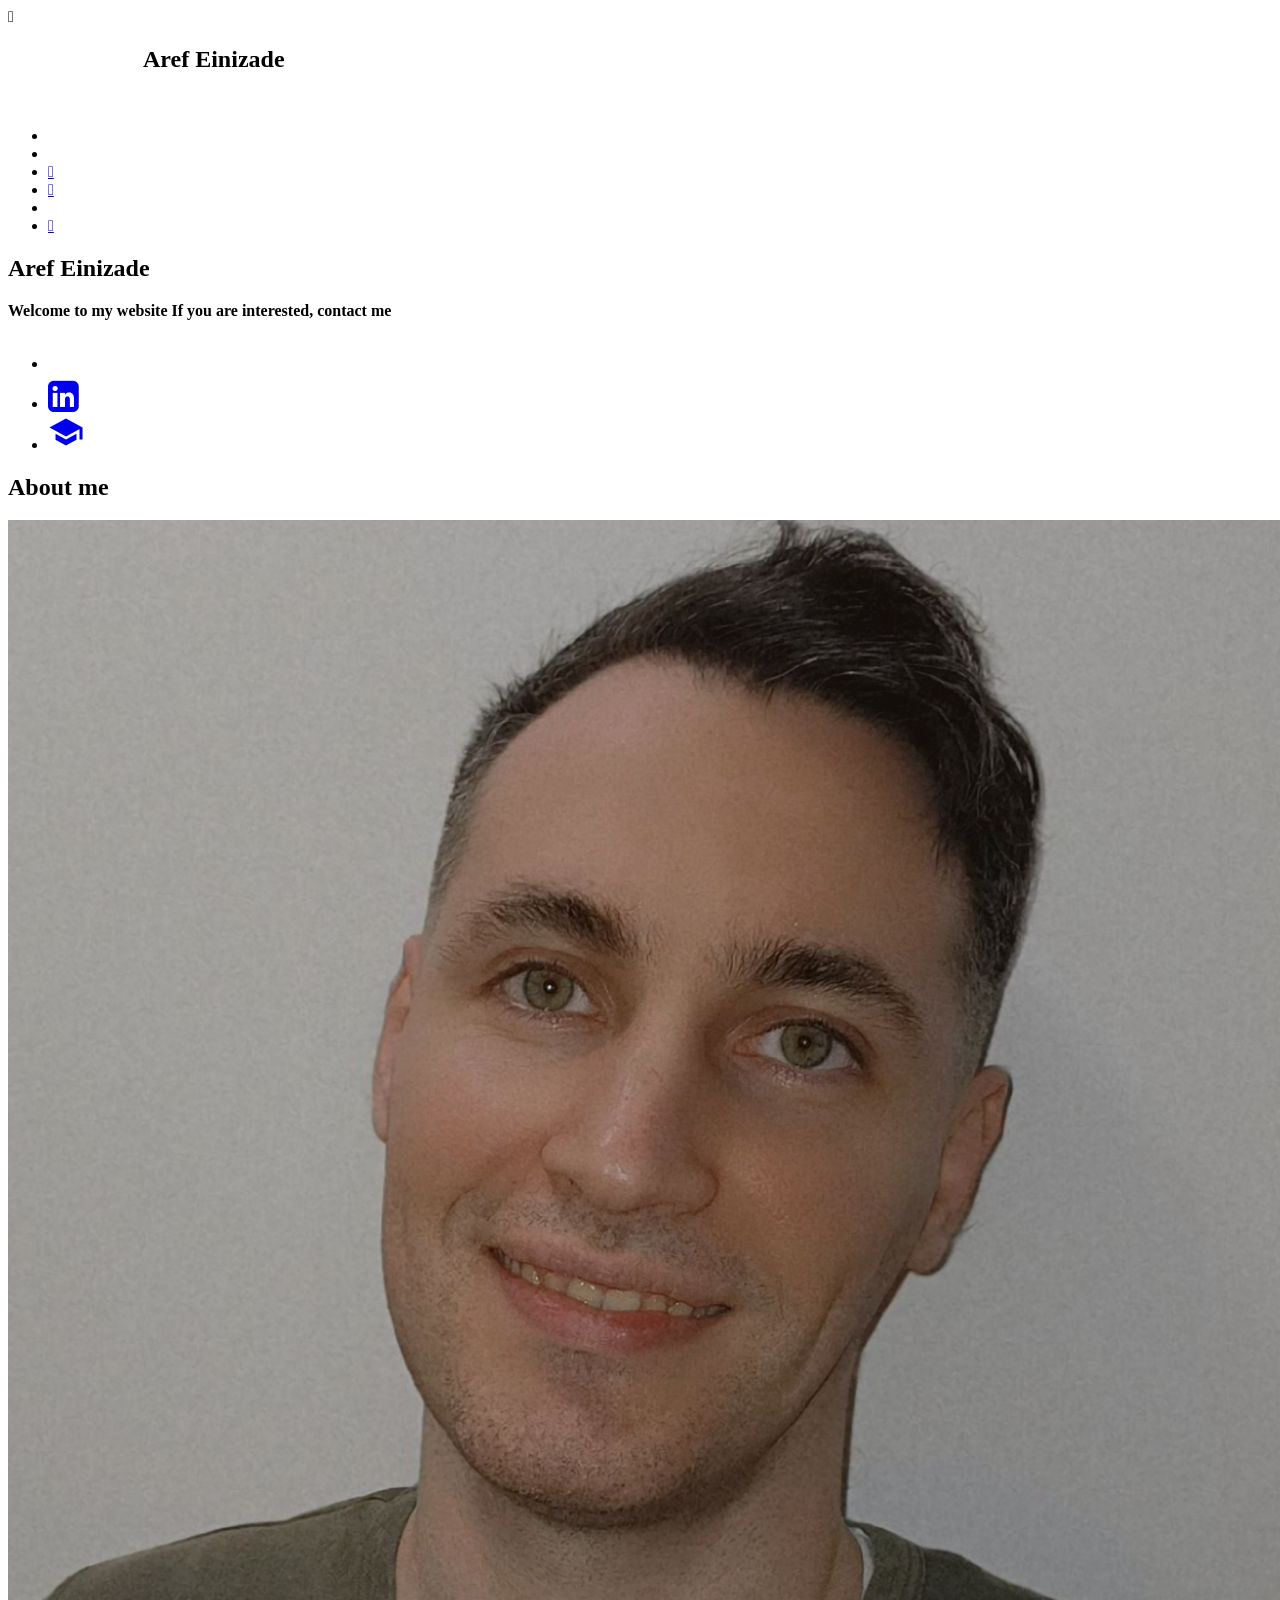
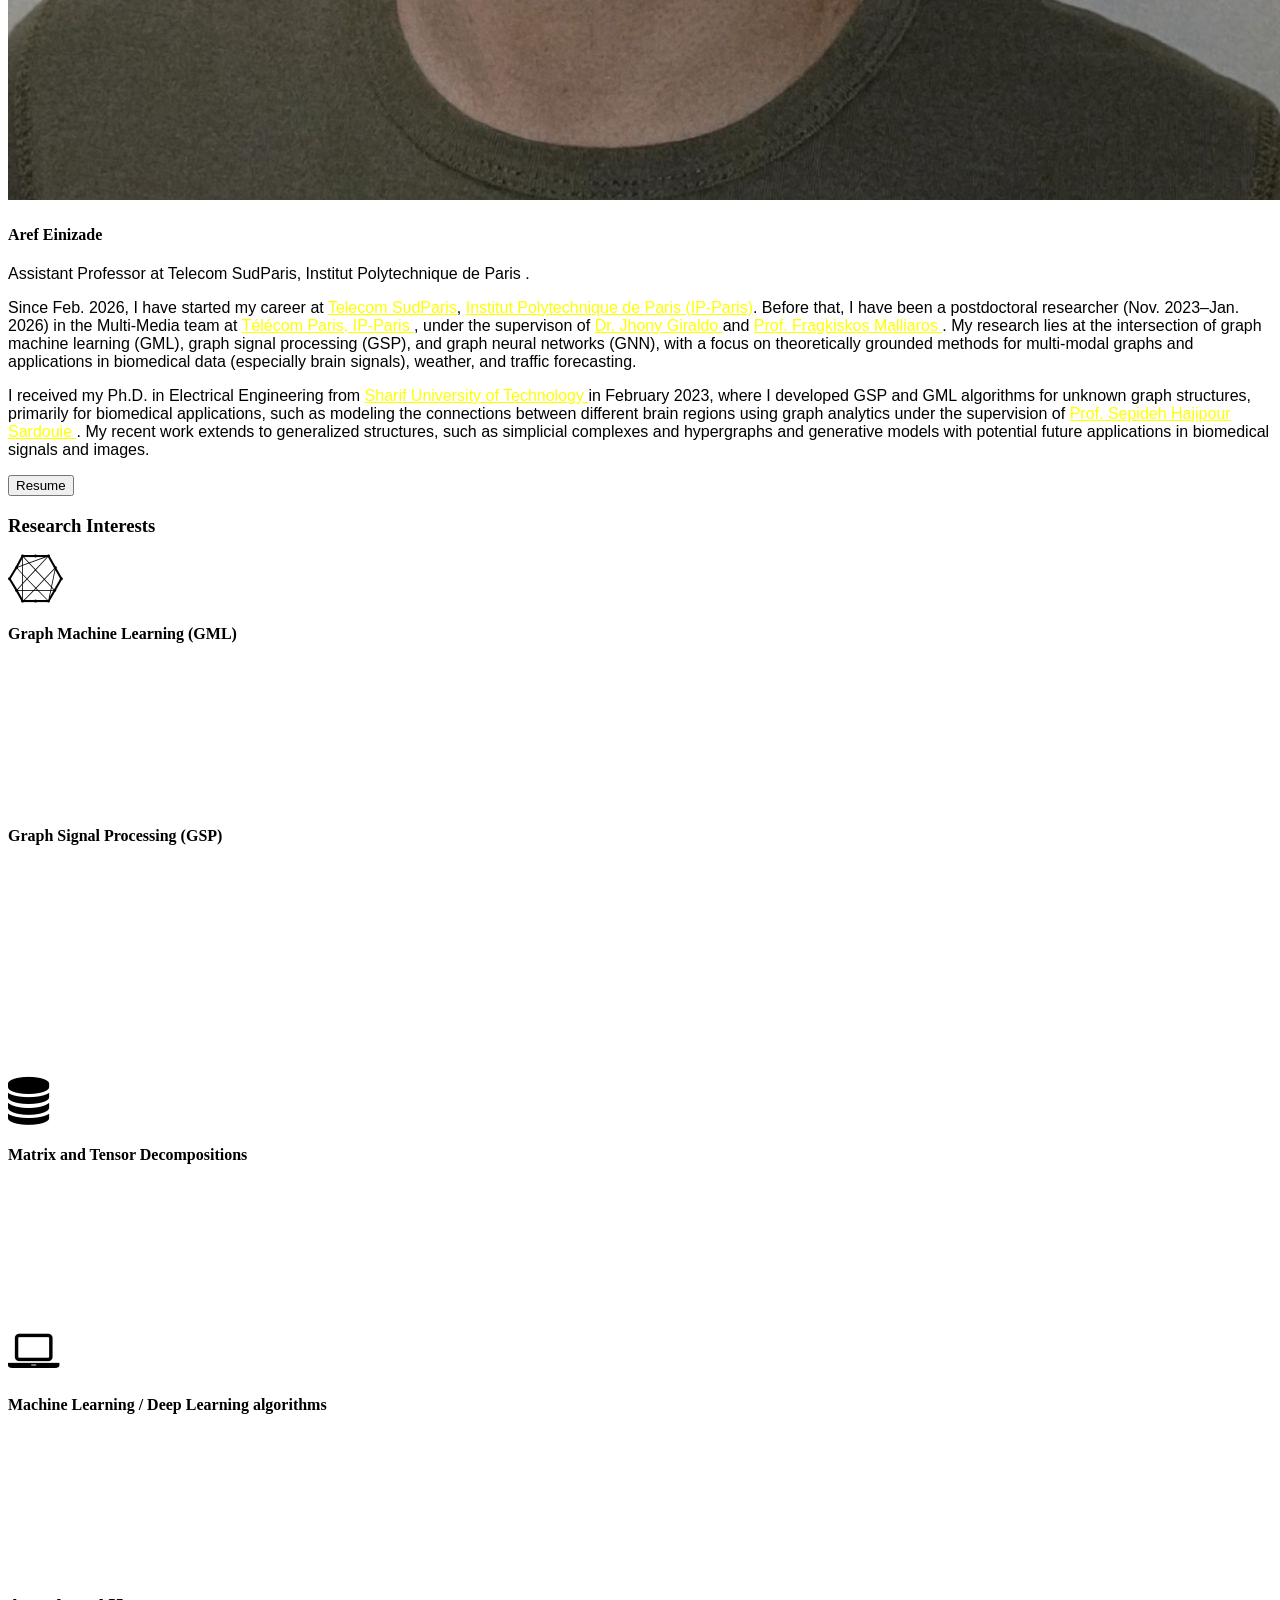
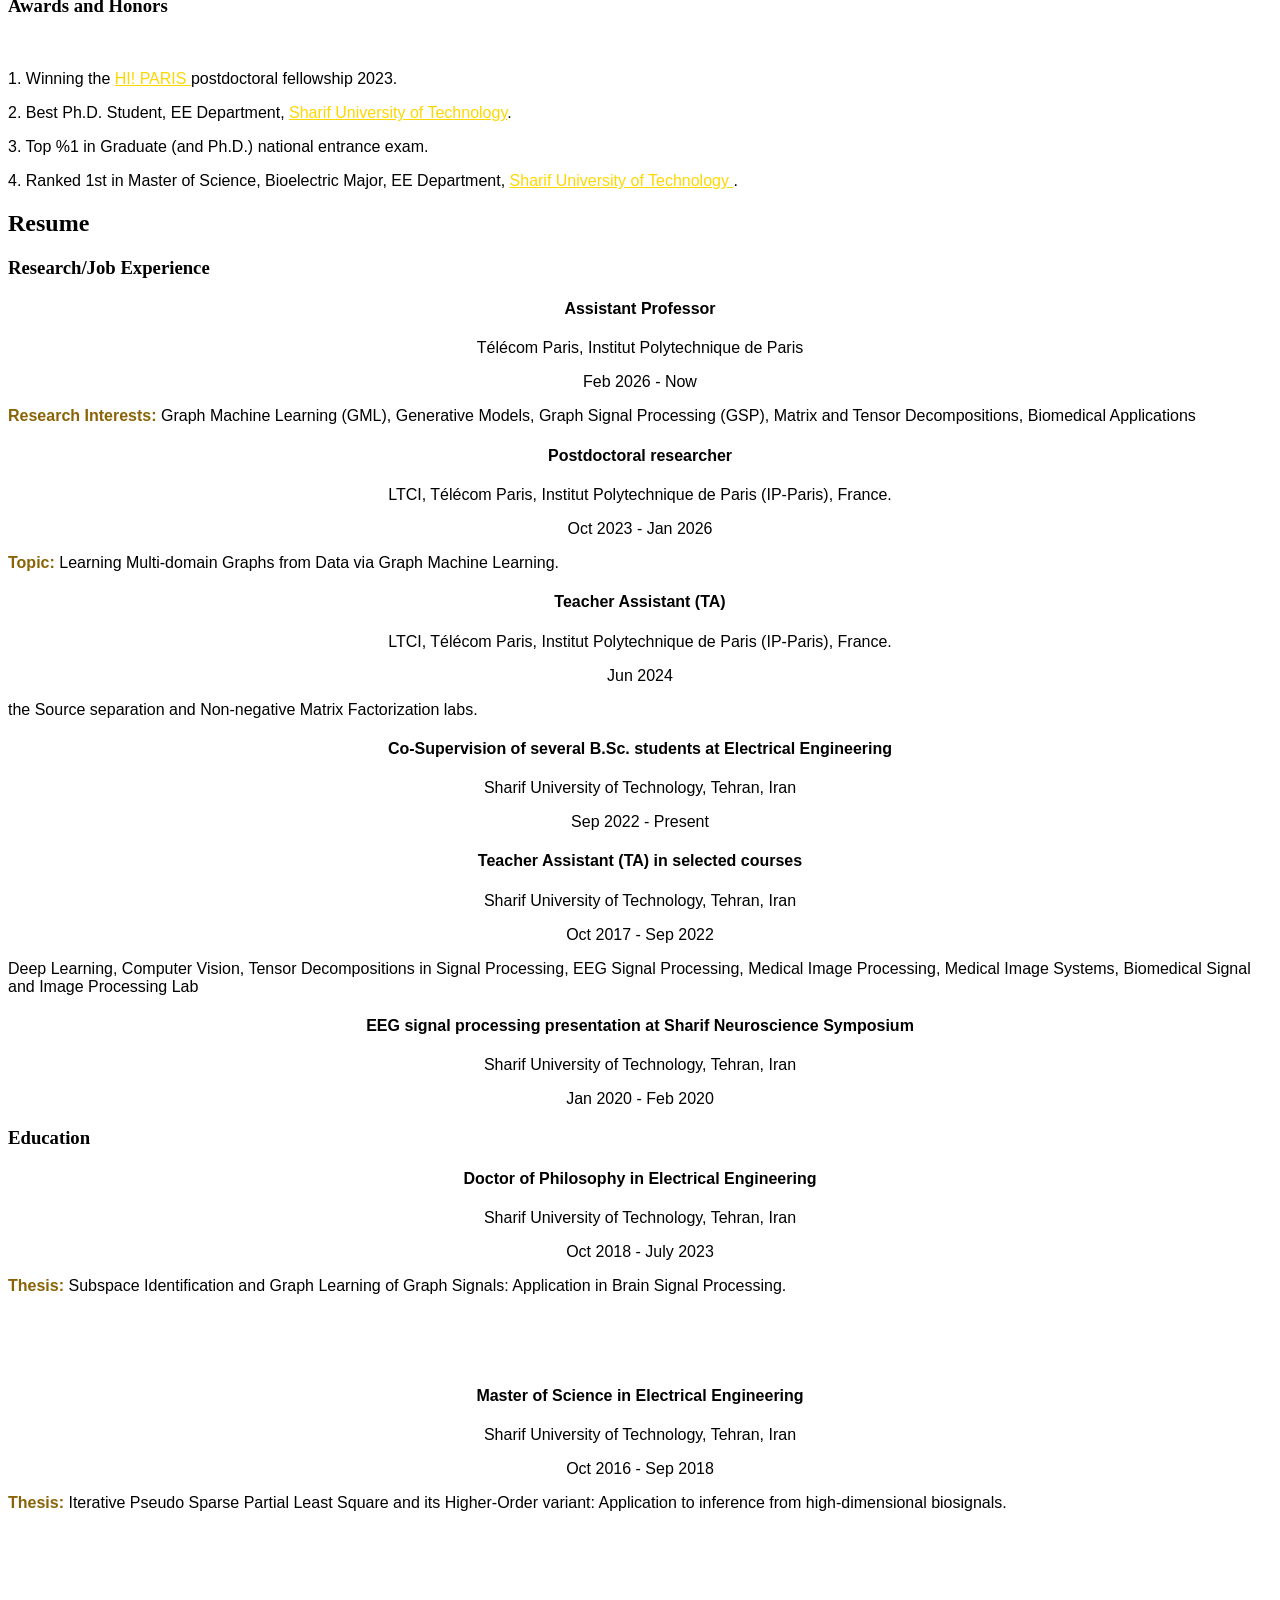
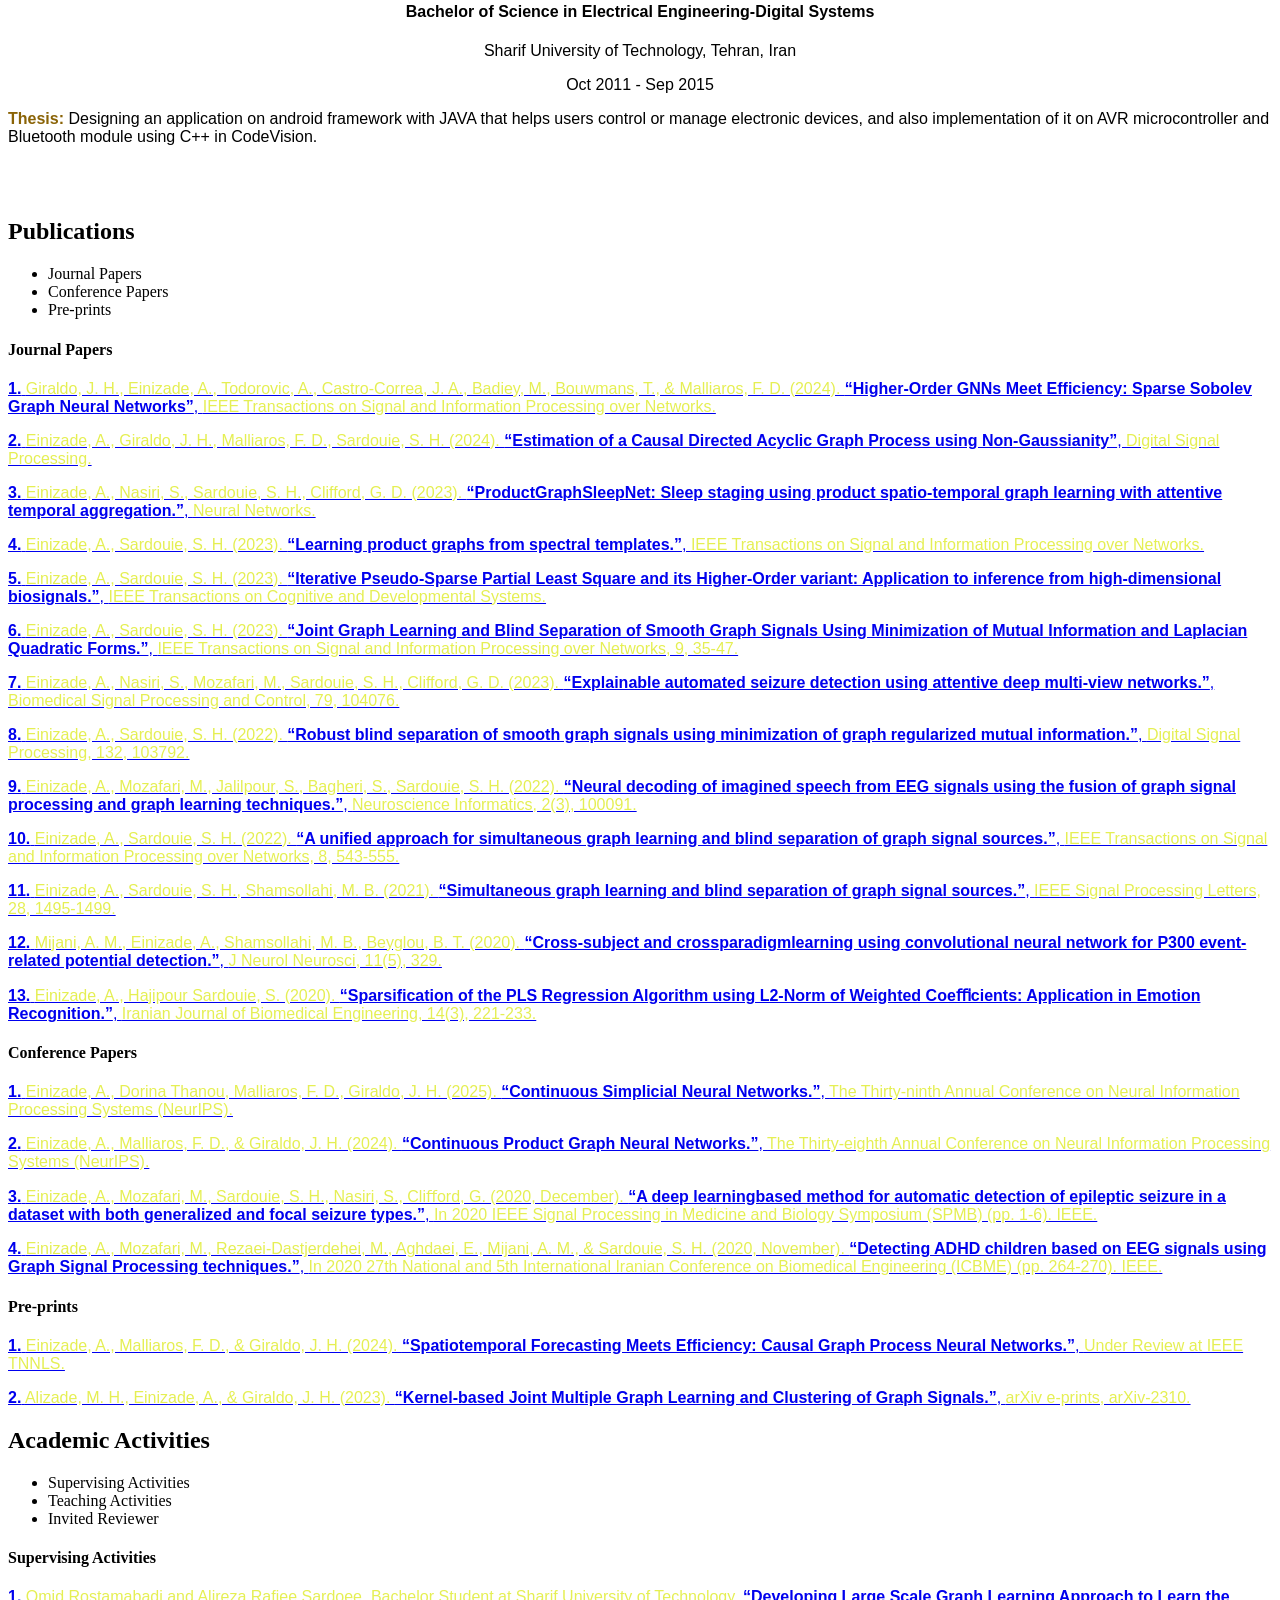
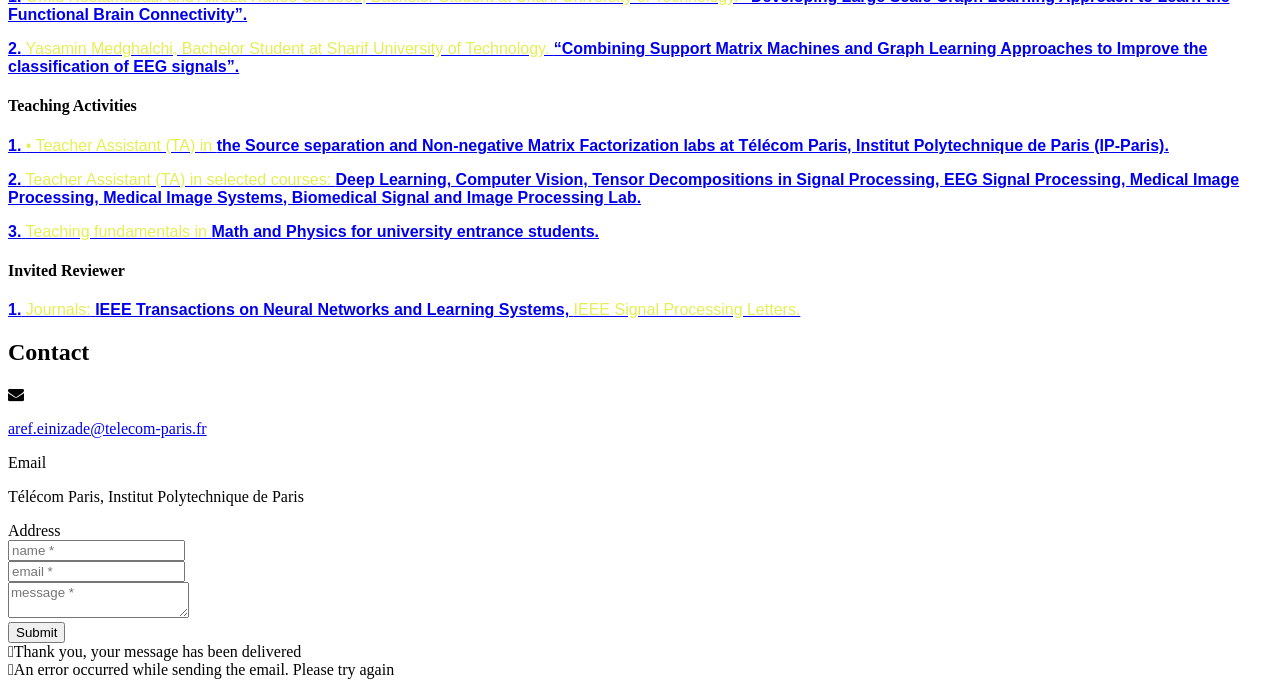
==== index.html @ 0126f7df "Update index.html" ====
<!DOCTYPE html>
<html>

<head>

	<!-- Meta -->
	<meta charset="UTF-8">
	<meta name="viewport" content="width=device-width, initial-scale=1.0">
	<meta http-equiv="X-UA-Compatible" content="ie=edge">

	<!-- Title -->
	<title>Aref Einizade</title>

	<!-- CSS Plugins -->
	<link rel="stylesheet" href="css/plugins/bootstrap.min.css">
	<link rel="stylesheet" href="css/plugins/font-awesome.css">
	<link rel="stylesheet" href="css/plugins/magnific-popup.css">
	<link rel="stylesheet" href="css/plugins/simplebar.css">
	<link rel="stylesheet" href="css/plugins/owl.carousel.min.css">
	<link rel="stylesheet" href="css/plugins/owl.theme.default.min.css">
	<link rel="stylesheet" href="css/plugins/jquery.animatedheadline.css">

	<!-- CSS Base -->
	<link rel="stylesheet" class="theme-st" href="css/style-dark.css">

	<!-- Settings Style -->
	<link rel="stylesheet" class="pos-nav" href="css/settings/left-nav.css">
	<link rel="stylesheet" class="box-bd" href="css/settings/box/box.css">
	<link rel="stylesheet" class="box-st" href="css/settings/box/circle.css">
	<link rel="stylesheet" class="box-tl" href="css/settings/title/title.css">
	<link rel="stylesheet" class="style-cl" href="css/settings/color/yellow-color.css">

	<link rel="stylesheet" href="setting/style-demo.css">

	<!-- Icon and Color -->
	<link rel="shortcut icon" type="image/png" href="img/favicon.png">
	<meta name="theme-color" content="#0e0f10">

	<link rel="stylesheet" href="https://cdnjs.cloudflare.com/ajax/libs/font-awesome/4.7.0/css/font-awesome.min.css">
	<link rel="stylesheet" href="https://fonts.googleapis.com/icon?family=Material+Icons">
</head>

<body>

	<!-- Preloader -->
	<div id="preloader">
		<div class="loading-area">
			<div class="circle"></div>
		</div>
		<div class="left-side"></div>
		<div class="right-side"></div>
	</div>

	<!-- Main Site -->
	<div id="home">
		<div id="about">
			<div id="resume">
				<div id="portfolio">
					<div id="blog">
						<div id="contact">

							<div class="header-mobile">
								<a class="header-toggle"><i class="fas fa-bars"></i></a>
								<h2 style="margin-left: 135px;">Aref Einizade</h2>
							</div>

							<!-- Left Block -->
							<nav class="header-main" data-simplebar>

								<!-- Logo -->
								<div class="logo">
									<img src="img/logo.png"  style="width: 80px;" alt="">
								</div>

								<ul>
									<li data-tooltip="Home" data-position="top">
										<a href="#home" class="icon-h fas fa-house-damage"></a>
									</li>
									<li data-tooltip="About" data-position="top">
										<a href="#about" class="icon-a fas fa-user-tie"></a>
									</li>
									<li data-tooltip="Resume" data-position="top">
										<a href="#resume" class="icon-r fas fa-address-book"></a>
									</li>
									<li data-tooltip="Publications" data-position="top">
										<a href="#portfolio" class="icon-p fas fa-briefcase"></a>
									</li>
									<li data-tooltip="Academic Activities" data-position="top">
										<a href="#blog" class="icon-b fas fa-receipt"></a>
									</li>
									<li data-tooltip="Contact" data-position="bottom">
										<a href="#contact" class="icon-c fas fa-envelope"></a>
									</li>
								</ul>

								<!-- Sound wave -->
								<!-- <a class="music-bg">
									<div class="lines">
										<span></span>
										<span></span>
										<span></span>
										<span></span>
										<span></span>
										<span></span>
									</div>
									<p> صدا </p>
								</a> -->
							</nav>

							<!-- Home Section -->
							<div class="pt-home" style="background-image: url('img/home-bg.jpg')">

								<!-- Background Line -->
								<div class="bg-lines">
									<div class="bg-line"></div>
									<div class="bg-line"></div>
									<div class="bg-line"></div>
									<div class="bg-line"></div>
									<div class="bg-line"></div>
								</div>

								<section>

									<!-- Banner -->
									<div class="banner">
										<h1>Aref Einizade</h1>
										<p class="cd-headline rotate-1">
											<span class="cd-words-wrapper">
												<b class="is-visible">Welcome to my website</b>
												<b>If you are interested, contact me</b>
											</span>
										</p>
									</div>

								<!-- Language -->
									<div class="lang">
										<ul>
											<!-- <li><a href="mailto:elhamrostami93@gmail.com" class="active">Designed By Elham Rostami</a></li> -->
											<!-- <li><a href="#">انگلیسی</a></li> -->
										</ul>
									</div>

									<!-- Social -->
									<div class="social">
										<ul>
											<li><a href="https://www.researchgate.net/profile/Aref-Einizade" target="_blank"><i class="fab fa-researchgate" style="font-size:36px;"></i></a></li>
											<li><a href="https://ir.linkedin.com/in/aref-einizade-4793b785" target="_blank"><i class="fa fa-linkedin-square" style="font-size:36px;"></i></a></li>
											<li><a href="https://scholar.google.com/citations?user=ZEQyAaAAAAAJ&hl=en" target="_blank"><i class="material-icons" style="font-size:36px;">school</i></a></li>
											</a></li>
										</ul>
									</div>
								</section>
							</div>

							<!-- About Section -->
							<div class="page pt-about" data-simplebar >
								<section class="container " >

									<!-- Section Title -->
									<div class="header-page mt-70 mob-mt">
										<h2>About me</h2>
										<span></span>
									</div>

									<!-- Personal Info Start -->
									<div class="row mt-100">

										<!-- Information Block -->
										<div class="col-lg-12 col-sm-12" style="direction: initial;">
											<div class="info box-1">
												<div class="row">
													<div class="col-lg-3 col-sm-4">
														<div class="photo">
															<img alt="" src="img/aref3.jpg">
														</div>
													</div>
													<div class="col-lg-9 col-sm-8" style="text-align: left;">
														<h4>Aref Einizade</h4>
<!-- 														<div class="loc">
															<i class="fas fa-map-marked-alt"></i> Paris, French
														</div> -->
														<div style = "text-align: left;">
															<p style="font-family: Arial, Helvetica, sans-serif;"> Assistant Professor at Telecom SudParis, Institut Polytechnique de Paris </a>. 
															</p>
															<p style="font-family: Arial, Helvetica, sans-serif;">Since Feb. 2026, I have started my career at <a style="color:yellow" href="https://www.telecom-sudparis.eu/en/", target="_blank">Telecom SudParis</a>, <a style="color:yellow" href="https://www.ip-paris.fr/en", target="_blank">Institut Polytechnique de Paris (IP-Paris)</a>. Before that, I have been a postdoctoral researcher (Nov. 2023–Jan. 2026) in the Multi-Media team at <a style="color:yellow" href="https://www.telecom-paris.fr/en/home", target="_blank">Télécom Paris, IP-Paris </a>, under the supervison of <a style="color:yellow" href="https://scholar.google.com/citations?user=iwzmGKwAAAAJ", target="_blank"> Dr. Jhony Giraldo </a> and <a style="color:yellow" href="https://scholar.google.com/citations?user=_7heOKcAAAAJ&hl=en", target="_blank"> Prof. Fragkiskos Malliaros </a>. My research lies at the intersection of graph machine learning (GML), graph signal processing (GSP), and graph neural networks (GNN), with a focus on theoretically grounded methods for multi-modal graphs and applications in biomedical data (especially brain signals), weather, and traffic forecasting. 
															</p>
															<p style="font-family: Arial, Helvetica, sans-serif;">I received my Ph.D. in Electrical Engineering from <a style="color:yellow" href="https://en.sharif.edu/", target="_blank">Sharif University of Technology </a> in February 2023, where I developed GSP and GML algorithms for unknown graph structures, primarily for biomedical applications, such as modeling the connections between different brain regions using graph analytics under the supervision of <a style="color:yellow" href="https://scholar.google.com/citations?user=jcH5o_IAAAAJ&hl=en", target="_blank"> Prof. Sepideh Hajipour Sardouie </a>. My recent work extends to generalized structures, such as simplicial complexes and hypergraphs and generative models with potential future applications in biomedical signals and images.
															</p>
														</div>
													</div>
													<div class="col-lg-12 col-sm-12 text-center">
														<a target="_blank" href="img/CV_Aref_EINIZADE.pdf">
													<button class="btn-st" style="font-family: Arial, Helvetica, sans-serif !important;">Resume</button>
									</a>
								</div>	
									<!-- Service Row Start -->
									<div class="row mt-80">

										<!-- Header Block -->
										<div class="col-md-12">
											<div class="header-box mb-20">
												<h3>Research Interests</h3>
											</div>
										</div>

										<!-- Service Item -->
										<div class="col-lg-3 col-sm-3">
											<div class="service box-1 mb-10" style="height: 250px;">
												<i class="fa fa-connectdevelop" style="font-size:48px;"></i>
												<h4>Graph Machine Learning (GML)</h4>
												<!-- <p>Lorem ipsum dolor sit amet consectetur adipisicing elit. In, quo!</p> -->
											</div>
										</div>

										<!-- Service Item -->
										<div class="col-lg-3 col-sm-3">
											<div class="service box-1 mb-10" style="height: 250px;">
												<i class="fas fa-brain" style="font-size:48px;"></i>
												<h4>Graph Signal Processing (GSP)</h4>
												<!-- <p>Lorem ipsum, dolor sit amet consectetur adipisicing elit. Hic, dolores!</p> -->
											</div>
										</div>

										<!-- Service Item -->
										<div class="col-lg-3 col-sm-3">
											<div class="service box-1 mb-10" style="height: 250px;">
												<i class="fa fa-database" style="font-size:48px;"></i>
												<h4>Matrix and Tensor Decompositions</h4>
												<!-- <p>Lorem ipsum dolor sit amet consectetur adipisicing elit. Tenetur deserunt</p> -->
											</div>
										</div>

										<!-- Service Item -->
										<div class="col-lg-3 col-sm-3">
											<div class="service box-1 mb-10" style="height: 250px;">
												<i class="fa fa-laptop" style="font-size:48px;"></i>
												<h4>Machine Learning / Deep Learning algorithms</h4>
												<!-- <p>Lorem ipsum dolor sit amet consectetur adipisicing elit. Tenetur deserunt</p> -->
											</div>
										</div>
									<!-- Service Row Start -->
<!-- Header Block -->
									<div class="col-md-12">
										<div class="header-box mb-20">
											<h3>Awards  and  Honors</h3>
										</div>
									</div>

										<div class="col-lg-12 col-sm-12" style="direction: initial;">
											<div class="info box-1">
												<div class="row">
													<div class="col-lg-3 col-sm-4">
														<img alt="" src="img/honor.png" style="max-width: 100%;">
													</div>
													<div class="col-lg-9 col-sm-8" style="text-align: left;">
														<p style="font-family: Arial, Helvetica, sans-serif;">1. Winning the <a href="https://www.hi-paris.fr/" style="color: gold;"> HI! PARIS </a> postdoctoral fellowship 2023.
														</p>
														<p style="font-family: Arial, Helvetica, sans-serif;">2. Best Ph.D. Student, EE Department, <a href="https://en.sharif.ir/" style="color: gold;"> Sharif University of Technology</a>.
														</p>
														<p style="font-family: Arial, Helvetica, sans-serif;">3. Top %1 in Graduate (and Ph.D.) national entrance exam.
														</p>
														<p style="font-family: Arial, Helvetica, sans-serif;">4. Ranked 1st in Master of Science, Bioelectric Major, EE Department, <a href="https://en.sharif.ir/" style="color: gold;">Sharif University of Technology </a>.
														</p>
													</div>
												</div>
											</div>
										</div>
								</section>
							</div>


							<!-- Resume Section -->
							<div class="page pt-resume" data-simplebar>
								<section class="container">

									<!-- Section Title -->
									<div class="header-page mt-70 mob-mt">
										<h2>Resume</h2>
										<span></span>
									</div>

									<!-- Experience & Education Row Start -->
									<div class="row mt-100" style="direction: initial;">


										<!-- Education Column Start -->
										<div class="col-lg-6 col-sm-12">

											<!-- Header Block -->
											<div class="header-box mb-50 mob-box-mt">
												<h3>Research/Job Experience</h3>
											</div>

											<div class="experience box-2">

												<div class="item" style="text-align: center; font-family: Arial, Helvetica, sans-serif;">
													<div class="main">
														<h4 style="direction: rtl;">Assistant Professor</h4>
														<p><i class="text-align: left;"></i>Télécom Paris, Institut Polytechnique de Paris</p>
														<p><i class="font-family: Arial, Helvetica, sans-serif; far fa-calendar-alt"></i> Feb 2026 - Now
														</p>
													</div>
													<p style="/*! direction: rtl; */ font-family: Arial, Helvetica, sans-serif; text-align: left;"> <b style="color: #8a6306;;">Research Interests:</b> Graph Machine Learning (GML), Generative Models, Graph Signal Processing (GSP), Matrix and Tensor Decompositions, Biomedical Applications
														</p>
													<!-- <p style="/*! direction: rtl; */ font-family: Arial, Helvetica, sans-serif; text-align: left;">Lorem ipsum dolor sit amet consectetur, adipisicing elit. Labore quasi inventore harum? Aliquam, voluptatibus. Ad voluptatem ab nisi ipsa magnam!</p> -->
												</div>									
												<!-- Education Item -->
												<div class="item" style="text-align: center; font-family: Arial, Helvetica, sans-serif;">
													<div class="main">
														<h4 style="direction: rtl;">Postdoctoral researcher</h4>
														<p><i class="text-align: left;"></i> LTCI, Télécom Paris, Institut Polytechnique de Paris (IP-Paris), France.</p>
														<p><i class="font-family: Arial, Helvetica, sans-serif; far fa-calendar-alt"></i> Oct 2023 - Jan 2026
														</p>
													</div>
													<p style="/*! direction: rtl; */ font-family: Arial, Helvetica, sans-serif; text-align: left;"> <b style="color: #8a6306;;">Topic:</b> Learning Multi-domain Graphs from Data via Graph Machine Learning.
														</p>
													<!-- <p style="/*! direction: rtl; */ font-family: Arial, Helvetica, sans-serif; text-align: left;">Lorem ipsum dolor sit amet consectetur, adipisicing elit. Labore quasi inventore harum? Aliquam, voluptatibus. Ad voluptatem ab nisi ipsa magnam!</p> -->
												</div>

												<div class="item" style="text-align: center; font-family: Arial, Helvetica, sans-serif;">
													<div class="main">
														<h4 style="direction: rtl;"> Teacher Assistant (TA)</h4>
														<p><i class="text-align: left;"></i>LTCI, Télécom Paris, Institut Polytechnique de Paris (IP-Paris), France.</p>
														<p><i class="font-family: Arial, Helvetica, sans-serif; far fa-calendar-alt"></i> Jun 2024
														</p>
													</div>
													<p style="/*! direction: rtl; */ font-family: Arial, Helvetica, sans-serif; text-align: left;">the Source separation and Non-negative Matrix Factorization labs.</p>
												</div>
												
												<div class="item" style="text-align: center; font-family: Arial, Helvetica, sans-serif;">
													<div class="main">
														<h4 style="direction: rtl;">Co-Supervision of several B.Sc. students at Electrical Engineering </h4>
														<p><i class="text-align: left;"></i>Sharif University of Technology, Tehran, Iran </p>
														<p><i class="font-family: Arial, Helvetica, sans-serif; far fa-calendar-alt"></i> Sep 2022 - Present
														</p>
													</div>
<!-- 													<p style="/*! direction: rtl; */ font-family: Arial, Helvetica, sans-serif; text-align: left;">Lorem ipsum dolor sit amet consectetur, adipisicing elit. Labore quasi inventore harum? Aliquam, voluptatibus. Ad voluptatem ab nisi ipsa magnam!</p> -->
												</div>

												<!-- Education Item -->
												<div class="item" style="text-align: center; font-family: Arial, Helvetica, sans-serif;">
													<div class="main">
														<h4 style="direction: rtl;">Teacher Assistant (TA) in selected courses</h4>
														<p><i class="text-align: left;"></i>Sharif University of Technology, Tehran, Iran </p>
														<p><i class="font-family: Arial, Helvetica, sans-serif; far fa-calendar-alt"></i> Oct 2017 - Sep 2022
														</p>
													</div>
													<p style="/*! direction: rtl; */ font-family: Arial, Helvetica, sans-serif; text-align: left;">Deep Learning, Computer Vision, Tensor Decompositions in Signal Processing, EEG Signal Processing, Medical Image Processing, Medical Image Systems, Biomedical Signal and Image Processing Lab</p>
												</div>

												<!-- Education Item -->
												<div class="item" style="text-align: center; font-family: Arial, Helvetica, sans-serif;">
													<div class="main">
														<h4 style="direction: rtl;">EEG signal processing presentation at Sharif Neuroscience Symposium</h4>
														<p><i class="text-align: left;"></i>Sharif University of Technology, Tehran, Iran </p>
														<p><i class="font-family: Arial, Helvetica, sans-serif; far fa-calendar-alt"></i> Jan 2020 - Feb 2020
														</p>
													</div>
<!-- 													<p style="/*! direction: rtl; */ font-family: Arial, Helvetica, sans-serif; text-align: left;">Lorem ipsum dolor sit amet consectetur, adipisicing elit. Labore quasi inventore harum? Aliquam, voluptatibus. Ad voluptatem ab nisi ipsa magnam!</p> -->
												</div>
											</div>
										</div>


																					<!-- Experience Column Start -->
										<div class="col-lg-6 col-sm-12">

											<!-- Header Block -->
											<div class="header-box mb-50">
												<h3>Education</h3>
											</div>

											<div class="experience box-1">

												<!-- Experience Item -->
												<div class="item" style="text-align: center; font-family: Arial, Helvetica, sans-serif;">
													<div class="main">
														<h4 style="direction: rtl;">Doctor of Philosophy in Electrical Engineering </h4>
														<p><i class="text-align: left;"></i>Sharif University of Technology, Tehran, Iran </p>
														<p><i class="font-family: Arial, Helvetica, sans-serif; far fa-calendar-alt"></i> Oct 2018 - July 2023</p>
													</div>
													<p style="/*! direction: rtl; */ font-family: Arial, Helvetica, sans-serif; text-align: left;"> <b style="color: #8a6306;;">Thesis:</b> Subspace Identiﬁcation and Graph Learning of Graph Signals: Application in Brain Signal Processing.
													</p>
													<br><br>
												</div>
												<br>

												<!-- Education Item -->
												<div class="item" style="text-align: center; font-family: Arial, Helvetica, sans-serif;">
													<div class="main">
														<h4 style="direction: rtl;">Master of Science in Electrical Engineering </h4>
														<p><i class="text-align: left;"></i>Sharif University of Technology, Tehran, Iran </p>
														<p><i class="font-family: Arial, Helvetica, sans-serif; far fa-calendar-alt"></i> Oct 2016 - Sep 2018</p>
													</div>
													<p style="/*! direction: rtl; */ font-family: Arial, Helvetica, sans-serif; text-align: left;"><b style="color: #8a6306;;">Thesis:</b> Iterative Pseudo Sparse Partial Least Square and its Higher-Order variant: Application to inference from high-dimensional biosignals.</p>
													<br><br>
												</div>
												<br>

												<!-- Education Item -->
												<div class="item" style="text-align: center; font-family: Arial, Helvetica, sans-serif;">
													<div class="main">
														<h4 style="direction: rtl;">Bachelor of Science in Electrical Engineering-Digital Systems</h4>
														<p><i class="text-align: left;"></i>Sharif University of Technology, Tehran, Iran </p>
														<p><i class="font-family: Arial, Helvetica, sans-serif; far fa-calendar-alt"></i> Oct 2011 - Sep 2015</p>
													</div>
													<p style="/*! direction: rtl; */ font-family: Arial, Helvetica, sans-serif; text-align: left;"><b style="color: #8a6306;">Thesis:</b> Designing an application on android framework with JAVA that helps users control or manage electronic devices, and also implementation of it on AVR microcontroller and Bluetooth module using C++ in CodeVision.
													</p>
													<br><br>
												</div>
												
											</div>
										</div>

										<!-- </div> -->
									</div>
								</section>
							</div>

								
									
							<!-- Portfolio Section -->
							<div class="page pt-portfolio" data-simplebar>
								<section class="container" style="direction: initial;">

									<!-- Section Title -->
									<div class="header-page mt-70 mob-mt">
										<h2>Publications</h2>
										<span></span>
									</div>

									<!-- Portfolio Filter Row Start -->
									<div class="row mt-100">
										<div class="col-lg-12 col-sm-12 portfolio-filter">
											<ul>
												<li class="active" data-filter=".Journal">Journal Papers</li>
												<li data-filter=".Conference">Conference Papers</li>
												<li data-filter=".Preprints">Pre-prints</li>
											</ul>
										</div>
									</div>
									<div class="row mt-100 portfolio-items">
										<!-- Portfolio Item Row Start -->
										<div class="col-lg-12 col-sm-12 Journal" style="direction: initial;">
											<div class="info box-1">
												<div class="row">
													<div class="item col-lg-12 col-sm-12" style="text-align: left;">
														<p style="font-family: Arial, Helvetica, sans-serif;"><h4>Journal Papers</h4></p> 
														<a href="https://ieeexplore.ieee.org/document/10758782/" target="_blank"><p style="font-family: Arial, Helvetica, sans-serif;"><b>1.</b> <span style="color:rgb(229, 239, 83);"> Giraldo, J. H., Einizade, A., Todorovic, A., Castro-Correa, J. A., Badiey, M., Bouwmans, T., & Malliaros, F. D. (2024). </span><b>“Higher-Order GNNs Meet Efficiency: Sparse Sobolev Graph Neural Networks”</b>, <span style="color:rgb(229, 239, 83);"> IEEE Transactions on Signal and Information Processing over Networks.</span> 
														</p></a>
														<a href="http://dx.doi.org/10.1016/j.dsp.2024.104400" target="_blank"><p style="font-family: Arial, Helvetica, sans-serif;"><b>2.</b> <span style="color:rgb(229, 239, 83);"> Einizade, A., Giraldo, J. H., Malliaros, F. D., Sardouie, S. H. (2024). </span><b>“Estimation of a Causal Directed Acyclic Graph Process using Non-Gaussianity”</b>, <span style="color:rgb(229, 239, 83);"> Digital Signal Processing.</span> 
														</p></a>
														<a href="http://dx.doi.org/10.1016/j.neunet.2023.05.016" target="_blank"><p style="font-family: Arial, Helvetica, sans-serif;"><b>3.</b> <span style="color:rgb(229, 239, 83);"> Einizade, A., Nasiri, S., Sardouie, S. H., Clifford, G. D. (2023). </span><b>“ProductGraphSleepNet: Sleep staging using product spatio-temporal graph learning with attentive temporal aggregation.”</b>, <span style="color:rgb(229, 239, 83);"> Neural Networks.</span> 
														</p></a>
														<a href="http://dx.doi.org/10.1109/TSIPN.2023.3279513" target="_blank"><p style="font-family: Arial, Helvetica, sans-serif;"><b>4.</b> <span style="color:rgb(229, 239, 83);"> Einizade, A., Sardouie, S. H. (2023). </span><b>“Learning product graphs from spectral templates.”</b>, <span style="color:rgb(229, 239, 83);"> IEEE Transactions on Signal and Information Processing over Networks. </span> 
														</p></a>
														<a href="https://doi.org/10.1109/TCDS.2023.3267010" target="_blank"><p style="font-family: Arial, Helvetica, sans-serif;"><b>5.</b> <span style="color:rgb(229, 239, 83);"> Einizade, A., Sardouie, S. H. (2023). </span><b>“Iterative Pseudo-Sparse Partial Least Square and its Higher-Order variant: Application to inference from high-dimensional biosignals.”</b>, <span style="color:rgb(229, 239, 83);"> IEEE Transactions on Cognitive and Developmental Systems. </span> 
														</p></a>
														<a href="https://doi.org/10.1109/TSIPN.2023.3240893" target="_blank"><p style="font-family: Arial, Helvetica, sans-serif;"><b>6.</b> <span style="color:rgb(229, 239, 83);"> Einizade, A., Sardouie, S. H. (2023). </span><b>“Joint Graph Learning and Blind Separation of Smooth Graph Signals Using Minimization of Mutual Information and Laplacian Quadratic Forms.”</b>, <span style="color:rgb(229, 239, 83);"> IEEE Transactions on Signal and Information Processing over Networks, 9, 35-47. </span> 
														</p></a>
														<a href="https://doi.org/10.1016/j.bspc.2022.104076" target="_blank"><p style="font-family: Arial, Helvetica, sans-serif;"><b>7.</b> <span style="color:rgb(229, 239, 83);"> Einizade, A., Nasiri, S., Mozafari, M., Sardouie, S. H., Clifford, G. D. (2023). </span><b>“Explainable automated seizure detection using attentive deep multi-view networks.”</b>, <span style="color:rgb(229, 239, 83);"> Biomedical Signal Processing and Control, 79, 104076. </span> 
														</p></a>
														<a href="https://doi.org/10.1016/j.dsp.2022.103792" target="_blank"><p style="font-family: Arial, Helvetica, sans-serif;"><b>8.</b> <span style="color:rgb(229, 239, 83);"> Einizade, A., Sardouie, S. H. (2022). </span><b>“Robust blind separation of smooth graph signals using minimization of graph regularized mutual information.”</b>, <span style="color:rgb(229, 239, 83);"> Digital Signal Processing, 132, 103792. </span> 
														</p></a>
														<a href="https://doi.org/10.1016/j.neuri.2022.100091" target="_blank"><p style="font-family: Arial, Helvetica, sans-serif;"><b>9.</b> <span style="color:rgb(229, 239, 83);"> Einizade, A., Mozafari, M., Jalilpour, S., Bagheri, S., Sardouie, S. H. (2022). </span><b>“Neural decoding of imagined speech from EEG signals using the fusion of graph signal processing and graph learning techniques.”</b>, <span style="color:rgb(229, 239, 83);"> Neuroscience Informatics, 2(3), 100091. </span> 
														</p></a>
														<a href="https://doi.org/10.1109/TSIPN.2022.3183498" target="_blank"><p style="font-family: Arial, Helvetica, sans-serif;"><b>10.</b> <span style="color:rgb(229, 239, 83);"> Einizade, A., Sardouie, S. H. (2022). </span><b>“A uniﬁed approach for simultaneous graph learning and blind separation of graph signal sources.”</b>, <span style="color:rgb(229, 239, 83);"> IEEE Transactions on Signal and Information Processing over Networks, 8, 543-555. </span> 
														</p></a>
														<a href="https://doi.org/10.1109/LSP.2021.3093872" target="_blank"><p style="font-family: Arial, Helvetica, sans-serif;"><b>11.</b> <span style="color:rgb(229, 239, 83);"> Einizade, A., Sardouie, S. H., Shamsollahi, M. B. (2021). </span><b>“Simultaneous graph learning and blind separation of graph signal sources.”</b>, <span style="color:rgb(229, 239, 83);"> IEEE Signal Processing Letters, 28, 1495-1499. </span> 
														</p></a>
														<a href="https://www.researchgate.net/profile/Amirmohammad-Mijani/publication/344044325_Cross-Subject_and_Cross-Paradigm_learning_using_Convolutional_Neural_Network_for_P300_Event-Related_Potential_Detection/links/5f4f880392851c250b891395/Cross-Subject-and-Cross-Paradigm-learning-using-Convolutional-Neural-Network-for-P300-Event-Related-Potential-Detection.pdf" target="_blank"><p style="font-family: Arial, Helvetica, sans-serif;"><b>12.</b> <span style="color:rgb(229, 239, 83);"> Mijani, A. M., Einizade, A., Shamsollahi, M. B., Beyglou, B. T. (2020). </span><b>“Cross-subject and crossparadigmlearning using convolutional neural network for P300 event-related potential detection.”</b>, <span style="color:rgb(229, 239, 83);"> J Neurol Neurosci, 11(5), 329.</span>
														</p></a>
														<a href="http://www.ijbme.org/article_44750.html?lang=en" target="_blank"><p style="font-family: Arial, Helvetica, sans-serif;"><b>13.</b> <span style="color:rgb(229, 239, 83);"> Einizade, A., Hajipour Sardouie, S. (2020). </span><b>“Sparsiﬁcation of the PLS Regression Algorithm using L2-Norm of Weighted Coeﬃcients: Application in Emotion Recognition.”</b>, <span style="color:rgb(229, 239, 83);"> Iranian Journal of Biomedical Engineering, 14(3), 221-233. </span> 
														</p></a>
														
													</div>
												</div>
											</div>
										</div>
										<!-- Portfolio Item Row Start -->
										<div class="col-lg-12 col-sm-12 Conference" style="direction: initial;">
											<div class="info box-1">
												<div class="row">
													<div class="item col-lg-12 col-sm-12" style="text-align: left;">
														<p style="font-family: Arial, Helvetica, sans-serif;"><h4>Conference Papers</h4></p>
														<a href="https://openreview.net/forum?id=fPPfFMVTZo" target="_blank"><p style="font-family: Arial, Helvetica, sans-serif;"><b>1.</b> <span style="color:rgb(229, 239, 83);"> Einizade, A., Dorina Thanou, Malliaros, F. D., Giraldo, J. H. (2025). </span><b>“Continuous Simplicial Neural Networks.”</b>, <span style="color:rgb(229, 239, 83);"> The Thirty-ninth Annual Conference on Neural Information Processing Systems (NeurIPS). </span>					 
														</p></a>
														<a href="https://openreview.net/forum?id=XRNN9i1xpi&referrer=%5Bthe%20profile%20of%20Aref%20Einizade%5D(%2Fprofile%3Fid%3D~Aref_Einizade1)" target="_blank"><p style="font-family: Arial, Helvetica, sans-serif;"><b>2.</b> <span style="color:rgb(229, 239, 83);"> Einizade, A., Malliaros, F. D., & Giraldo, J. H. (2024). </span><b>“Continuous Product Graph Neural Networks.”</b>, <span style="color:rgb(229, 239, 83);">The Thirty-eighth Annual Conference on Neural Information Processing Systems (NeurIPS). </span>					 
														</p></a>
														<a href="https://doi.org/10.1109/SPMB50085.2020.9353629" target="_blank"><p style="font-family: Arial, Helvetica, sans-serif;"><b>3.</b> <span style="color:rgb(229, 239, 83);"> Einizade, A., Mozafari, M., Sardouie, S. H., Nasiri, S., Cliﬀord, G. (2020, December). </span><b>“A deep learningbased method for automatic detection of epileptic seizure in a dataset with both generalized and focal seizure types.”</b>, <span style="color:rgb(229, 239, 83);">In 2020 IEEE Signal Processing in Medicine and Biology Symposium (SPMB) (pp. 1-6). IEEE. </span>					 
														</p></a>
														<a href="https://doi.org/10.1109/ICBME51989.2020.9319456" target="_blank"><p style="font-family: Arial, Helvetica, sans-serif;"><b>4.</b> <span style="color:rgb(229, 239, 83);"> Einizade, A., Mozafari, M., Rezaei-Dastjerdehei, M., Aghdaei, E., Mijani, A. M., & Sardouie, S. H. (2020, November). </span><b>“Detecting ADHD children based on EEG signals using Graph Signal Processing techniques.”</b>, <span style="color:rgb(229, 239, 83);">In 2020 27th National and 5th International Iranian Conference on Biomedical Engineering (ICBME) (pp. 264-270). IEEE.</span>
														</p></a>
													</div>
												</div>
											</div>
										</div>
										<!-- Portfolio Item Row Start -->
										<div class="col-lg-12 col-sm-12 Preprints" style="direction: initial;">
											<div class="info box-1">
												<div class="row">
													<div class="item col-lg-12 col-sm-12" style="text-align: left;">
														<p style="font-family: Arial, Helvetica, sans-serif;"><h4>Pre-prints</h4></p>
														<a href="https://arxiv.org/abs/2405.18879" target="_blank"><p style="font-family: Arial, Helvetica, sans-serif;"><b>1.</b> <span style="color:rgb(229, 239, 83);"> Einizade, A., Malliaros, F. D., & Giraldo, J. H. (2024). </span><b>“Spatiotemporal Forecasting Meets Efficiency: Causal Graph Process Neural Networks.”</b>, <span style="color:rgb(229, 239, 83);"> Under Review at IEEE TNNLS.</span></p></a>
														<a href="https://arxiv.org/abs/2310.19005" target="_blank"><p style="font-family: Arial, Helvetica, sans-serif;"><b>2.</b> <span style="color:rgb(229, 239, 83);"> Alizade, M. H., Einizade, A., & Giraldo, J. H. (2023). </span><b>“Kernel-based Joint Multiple Graph Learning and Clustering of Graph Signals.”</b>, <span style="color:rgb(229, 239, 83);">arXiv e-prints, arXiv-2310.</span></p></a>
													</div>
												</div>
											</div>
										</div>
									</div>
							    </section>
							</div>

							<!-- Portfolio Section -->
							<div class="page pt-blog" data-simplebar>
								<section class="container" style="direction: initial;">

									<!-- Section Title -->
									<div class="header-page mt-70 mob-mt">
										<h2>Academic Activities</h2>
										<span></span>
									</div>

									<!-- Portfolio Filter Row Start -->
									<div class="row mt-100">
										<div class="col-lg-12 col-sm-12 portfolio-filter">
											<ul>
												<li class="active" data-filter=".SA">Supervising Activities</li>
												<li data-filter=".TA">Teaching Activities</li>
												<li data-filter=".IR">Invited Reviewer</li>
											</ul>
										</div>
									</div>
									<div class="row mt-100 portfolio-items">
										<!-- Portfolio Item Row Start -->
										<div class="col-lg-12 col-sm-12 SA" style="direction: initial;">
											<div class="info box-1">
												<div class="row">
													<div class="item col-lg-12 col-sm-12" style="text-align: left;">
														<p style="font-family: Arial, Helvetica, sans-serif;"><h4>Supervising Activities</h4></p> 
														<a href="#"><p style="font-family: Arial, Helvetica, sans-serif;"><b>1.</b> <span style="color:rgb(229, 239, 83);">Omid Rostamabadi and Alireza Raﬁee Sardoee, Bachelor Student at Sharif University of Technology. </span> <b>“Developing Large Scale Graph Learning Approach to Learn the Functional Brain Connectivity”.</b> 
														</p></a>
														<a href="#"><p style="font-family: Arial, Helvetica, sans-serif;"><b>2.</b> <span style="color:rgb(229, 239, 83);">Yasamin Medghalchi, Bachelor Student at Sharif University of Technology. </span> <b>“Combining Support Matrix Machines and Graph Learning Approaches to Improve the classiﬁcation of EEG signals”.</b>
														</p></a>
													</div>
												</div>
											</div>
										</div>
										<!-- Portfolio Item Row Start -->
										<div class="col-lg-12 col-sm-12 TA" style="direction: initial;">
											<div class="info box-1">
												<div class="row">
													<div class="item col-lg-12 col-sm-12" style="text-align: left;">
														<p style="font-family: Arial, Helvetica, sans-serif;"><h4>Teaching Activities</h4></p>
														<a href="#" target=_top><p style="font-family: Arial, Helvetica, sans-serif;"><b>1.</b> <span style="color:rgb(229, 239, 83);">• Teacher Assistant (TA) in </span><b> the Source separation and Non-negative Matrix Factorization labs at Télécom Paris, Institut Polytechnique de Paris (IP-Paris).</b>
														</p></a>
														<a href="#" target=_top><p style="font-family: Arial, Helvetica, sans-serif;"><b>2.</b> <span style="color:rgb(229, 239, 83);">Teacher Assistant (TA) in selected courses: </span><b>Deep Learning, Computer Vision, Tensor Decompositions in Signal Processing, EEG Signal Processing, Medical Image Processing, Medical Image Systems, Biomedical Signal and Image Processing Lab.</b>
														</p></a>
														<a href="#" target="_top"><p style="font-family: Arial, Helvetica, sans-serif;"><b>3.</b> <span style="color:rgb(229, 239, 83);">Teaching fundamentals in</span> <b> Math and Physics for university entrance students.</b>										
														</p></a>
													</div>
												</div>
											</div>
										</div>
										<!-- Portfolio Item Row Start -->
										<div class="col-lg-12 col-sm-12 IR" style="direction: initial;">
											<div class="info box-1">
												<div class="row">
													<div class="item col-lg-12 col-sm-12" style="text-align: left;">
														<p style="font-family: Arial, Helvetica, sans-serif;"><h4>Invited Reviewer</h4></p>
														<a href="#" target="_top"><p style="font-family: Arial, Helvetica, sans-serif;"><b>1.</b> <span style="color:rgb(229, 239, 83);">Journals:</span> <b>IEEE Transactions on Neural Networks and Learning Systems, </b> <span style="color:rgb(229, 239, 83);">IEEE Signal Processing Letters.</span>
														</p></a>
													</div>
												</div>
											</div>
										</div>
									</div>
							    </section>
							</div>

							<!-- Contact Section -->
							<div class="page pt-contact" data-simplebar>
								<section class="container">

									<!-- Section Title -->
									<div class="header-page mt-70 mob-mt">
										<h2>Contact</h2>
										<span></span>
									</div>

									<!-- Form Start -->
									<!-- <div class="row mt-100">
										<div class="col-lg-12 col-sm-12">
											<div class="contact-form ">
												<form method="post" class="box-1 contact-valid" id="contact-form">
													<div class="row">
														<div class="col-lg-6 col-sm-12">
															<input type="text" name="name" id="name" class="form-control" placeholder="نام *">
														</div>
														<div class="col-lg-6 col-sm-12 mt-3 mt-lg-0">
															<input type="email" name="email" id="email" class="form-control" placeholder="* ایمیل" dir="ltr">
														</div>
														<div class="col-lg-12 col-sm-12">
															<textarea class="form-control" name="note" id="note" placeholder="پیام شما"></textarea>
														</div>
														<div class="col-lg-12 col-sm-12 text-center">
															<button type="submit" class="btn-st">ارسال پیام</button>
															<div id="loader">
																<i class="fas fa-sync"></i>
															</div>
														</div>
														<div class="col-lg-12 col-sm-12">
															<div class="error-messages">
																<div id="success">
																	<i class="far fa-check-circle"></i>متشکریم، پیام شما ارسال شد.
																</div>
																<div id="error">
																	<i class="far fa-times-circle"></i>خطایی در هنگام ارسال ایمیل رخ داد. لطفا مجدد تلاش کنید.
																</div>
															</div>
														</div>
													</div>
												</form>
											</div>
										</div>
									</div> -->

									<!-- Contact Info -->
									<div class="box-2 contact-info" style="direction: initial;">
										<div class="row">
											<div class="col-lg-6 col-sm-12 info">
												<i class="fa fa-envelope"></i>
												<p><a href="mailto:aref.einizade@telecom-paris.fr" class="active">aref.einizade@telecom-paris.fr</a></p>
												<span>Email</span>
											</div>
											<div class="col-lg-6 col-sm-12 info">
												<i class="fas fa-map-marker-alt"></i>
												<p>Télécom Paris, Institut Polytechnique de Paris</p>
												<span>Address</span>
											</div>
<!-- 											<div class="col-lg-4 col-sm-12 info">
												<i class="fas fa-phone"></i>
												<p><span class="ltr-text" style="font-family: Arial, Helvetica, sans-serif;">(+33) 7 77 12 30 55</span></p>
												<span>Telephone</span>
											</div> -->
										</div>
									</div>
									<div class="row mt-100">
										<div class="col-lg-12 col-sm-12" >
											<div class="contact-form">
												<form action="mailto:aref.einizade@telecom-paris.fr" method="post" autocomplete="on" class="box-1 contact-valid" target="_blank" enctype="text/plain" style="direction: initial;">
													<div class="row">
														<div class="col-lg-6 col-sm-12">
															<input type="text" name="name" id="name" class="form-control" placeholder="name *" style="text-align: left; font-family: Arial, Helvetica, sans-serif;" required>
														</div>
														<div class="col-lg-6 col-sm-12 mt-3 mt-lg-0">
															<input type="email" name="email" id="email" class="form-control" placeholder="email *" dir="ltr" style="text-align: left; font-family: Arial, Helvetica, sans-serif;" required>
														</div>
														<div class="col-lg-12 col-sm-12">
															<textarea class="form-control" name="note" id="note" placeholder="message *" style="text-align: left; font-family: Arial, Helvetica, sans-serif; direction: ltr;" required></textarea>
														</div>
														<div class="col-lg-12 col-sm-12 text-center">
															<button type="submit" class="btn-st">Submit</button>
															<div id="loader">
																<i class="fas fa-sync"></i>
															</div>
														</div>
														<div class="col-lg-12 col-sm-12">
															<div class="error-messages">
																<div id="success">
																	<i class="far fa-check-circle"></i>Thank you, your message has been delivered
																</div>
																<div id="error">
																	<i class="far fa-times-circle"></i>An error occurred while sending the email. Please try again
																</div>
															</div>
														</div>
													</div>
												</form>
											</div>
										</div>
									</div>
									<!--Google Map Start-->
<!-- 									<div class="google-map box-1 mt-100 mb-100">
										<div class="row">
											<div class="col-lg-12"> 
												<div id="map" data-latitude="48.624853" data-longitude="2.444104" data-zoom="14"></div>
											</div>
										</div>
									</div> -->
								</section>
							</div>

						</div>
					</div>
				</div>
			</div>
		</div>
	</div>

	<!-- All Script -->
	<script src="js/jquery.min.js"></script>
	<script src="js/isotope.pkgd.min.js"></script>
	<script src="js/bootstrap.min.js"></script>
	<script src="js/simplebar.js"></script>
	<script src="js/owl.carousel.min.js"></script>
	<script src="js/jquery.magnific-popup.min.js"></script>
	<script src="js/jquery.animatedheadline.min.js"></script>
	<script src="js/jquery.easypiechart.js"></script>
	<script src="js/jquery.validation.js"></script>
	<script src="js/tilt.js"></script>
	<script src="js/main.js"></script>
	<script src="https://maps.google.com/maps/api/js?key=AIzaSyAEn4c_T1rFt7ltf_oNavnjND8dDPm4KQs&language=fa"></script>

	<script src="setting/main-demo.js"></script>

</body>

</html>
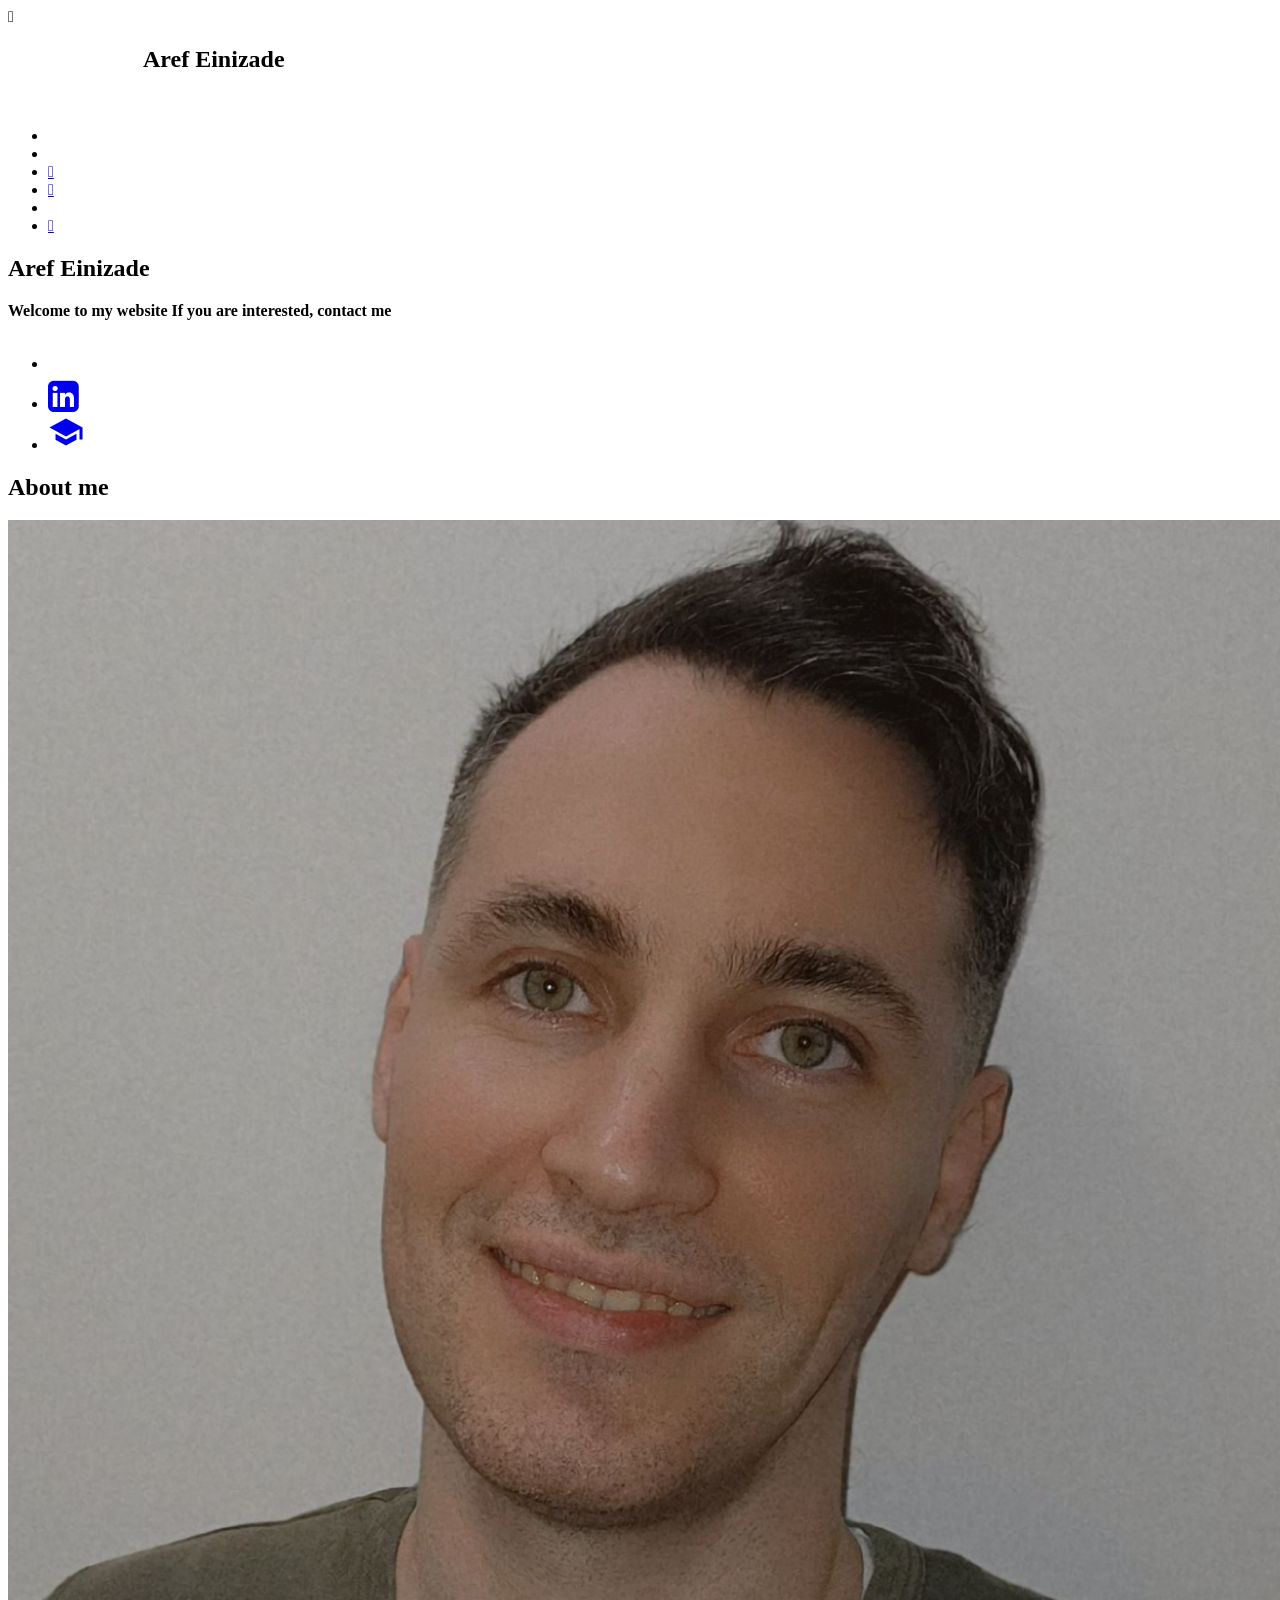
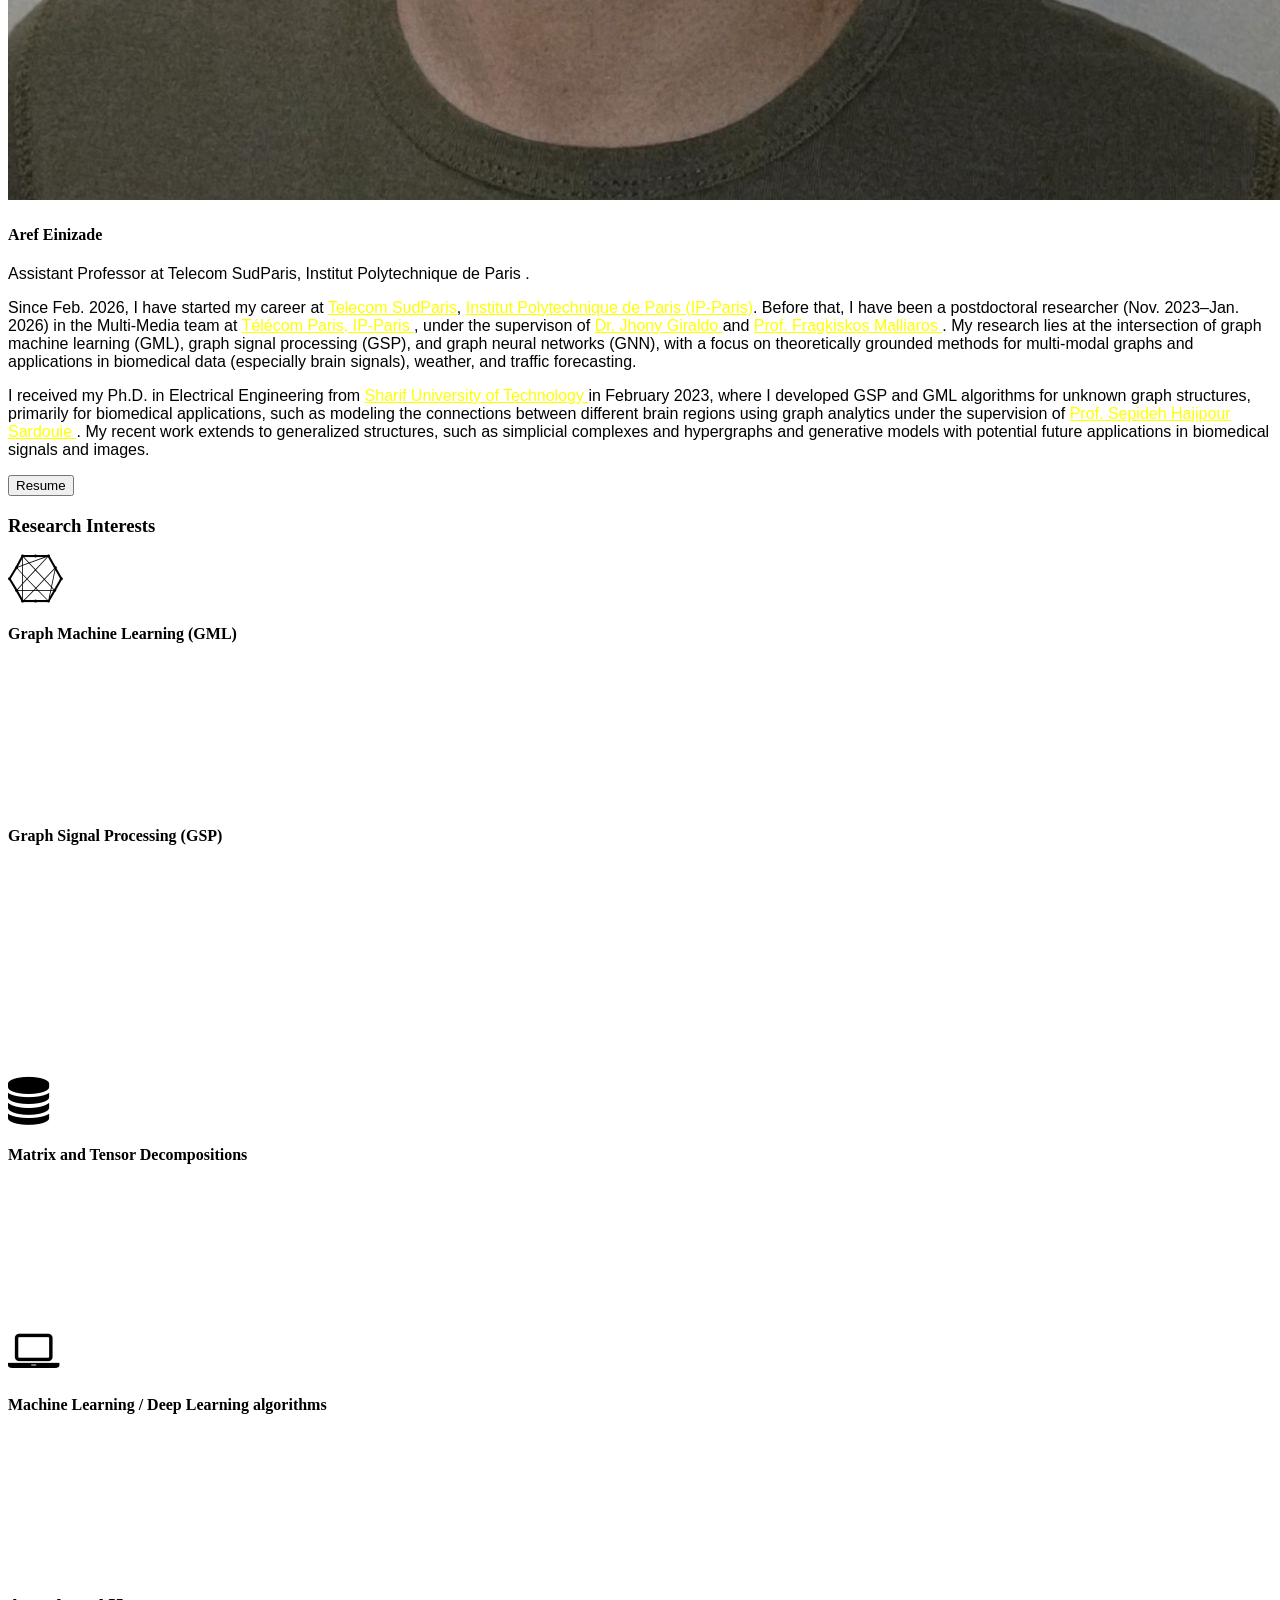
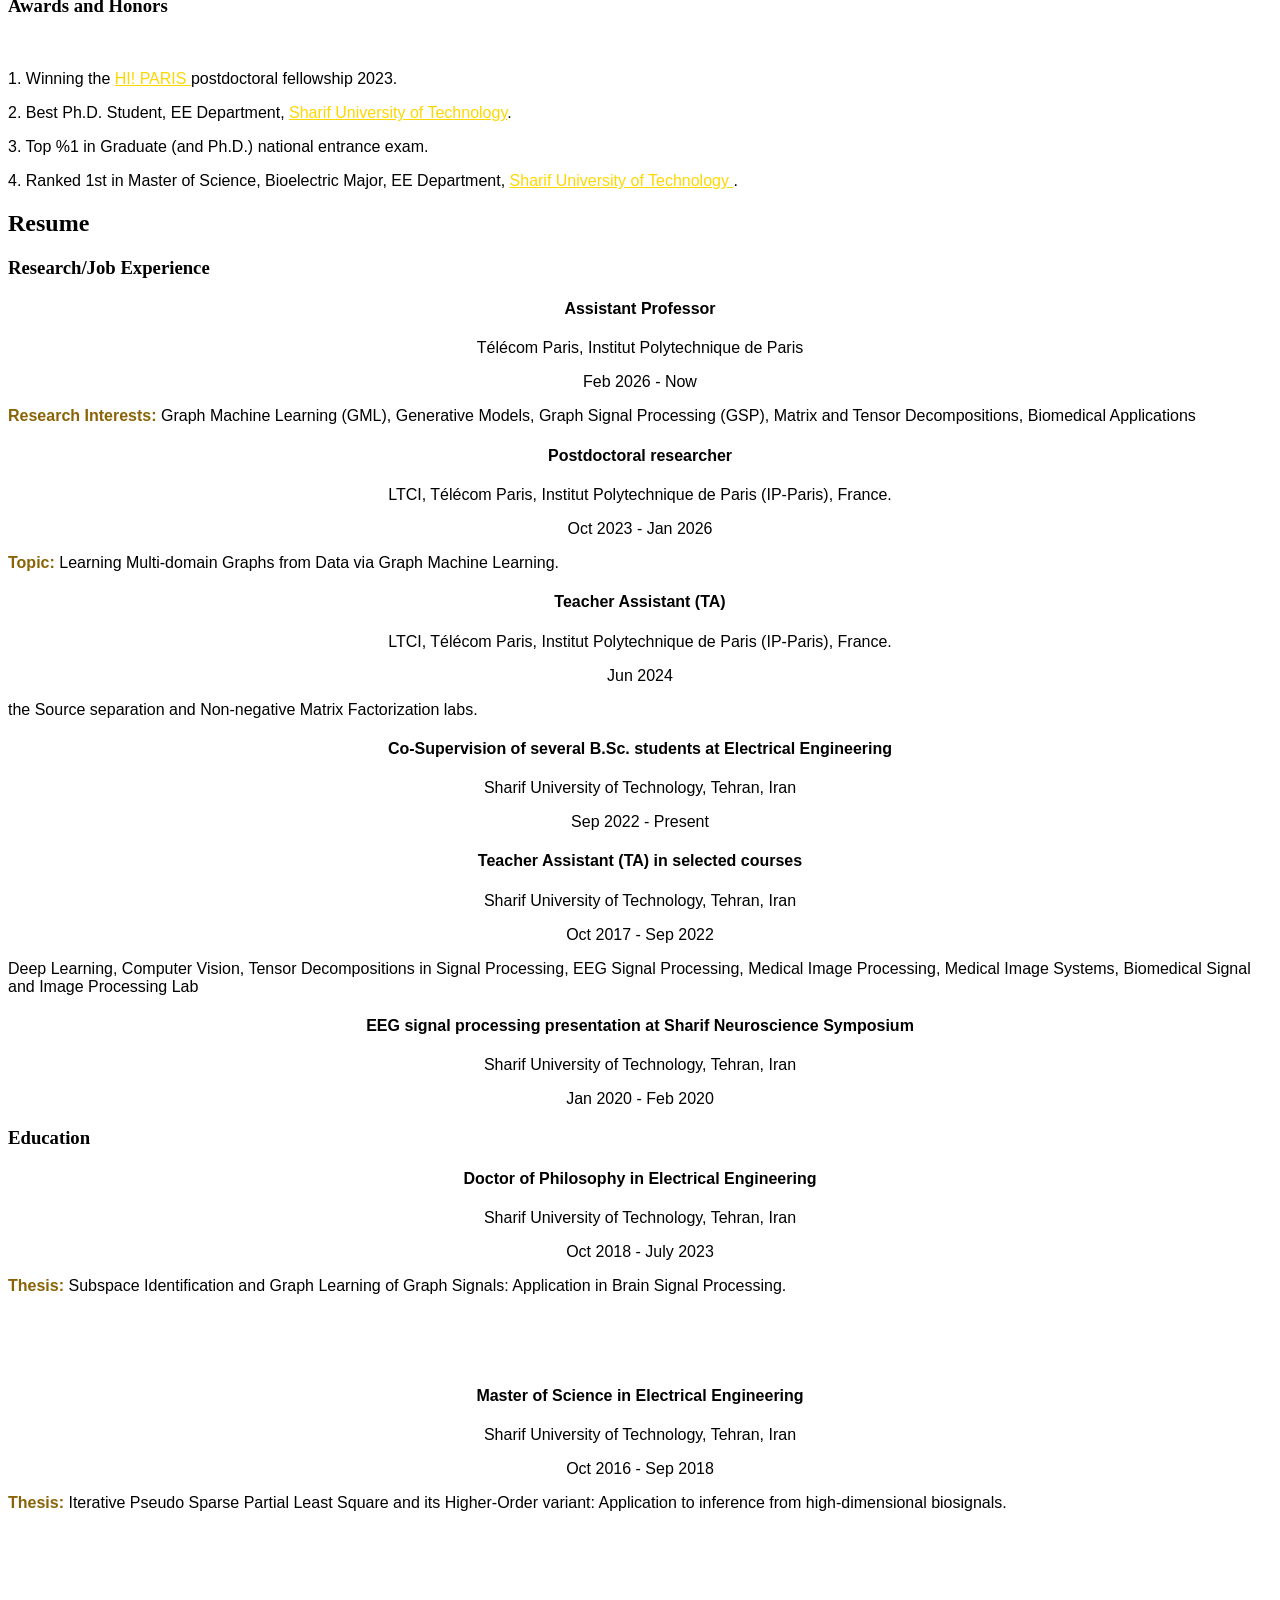
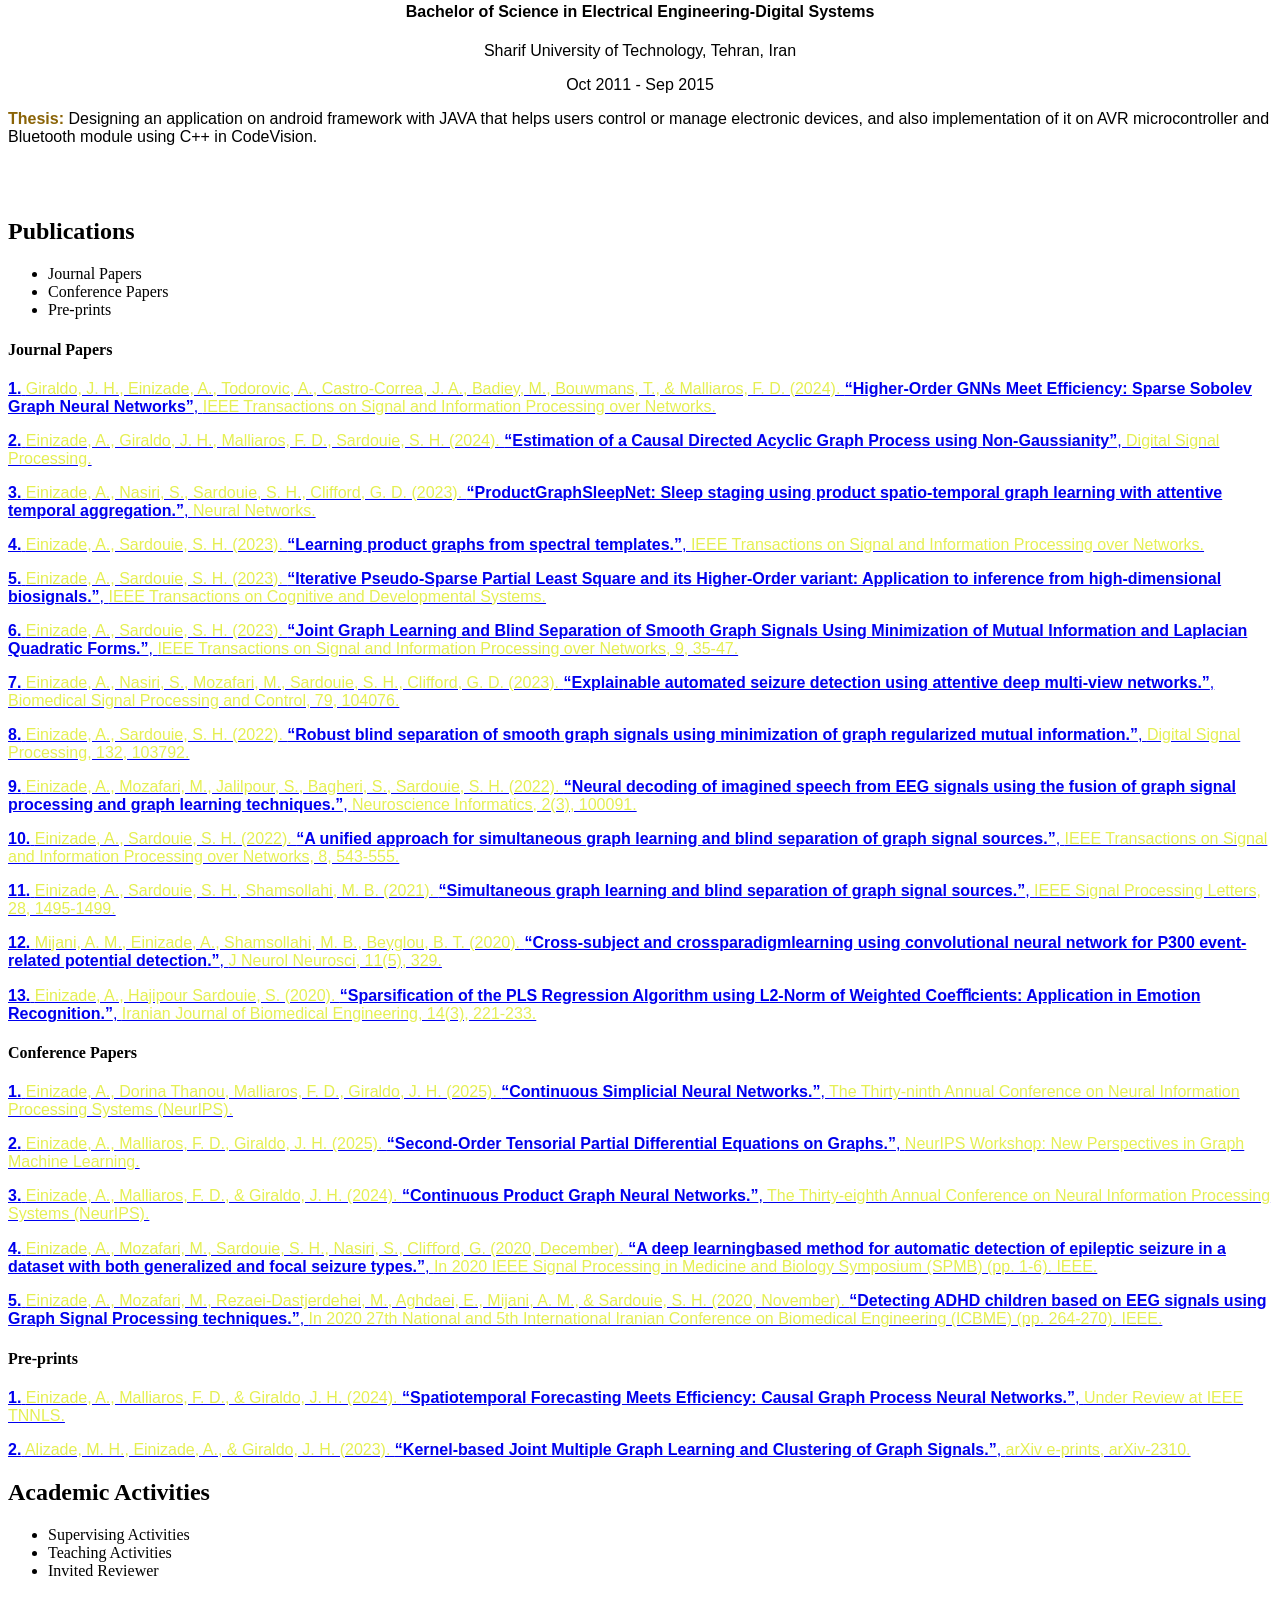
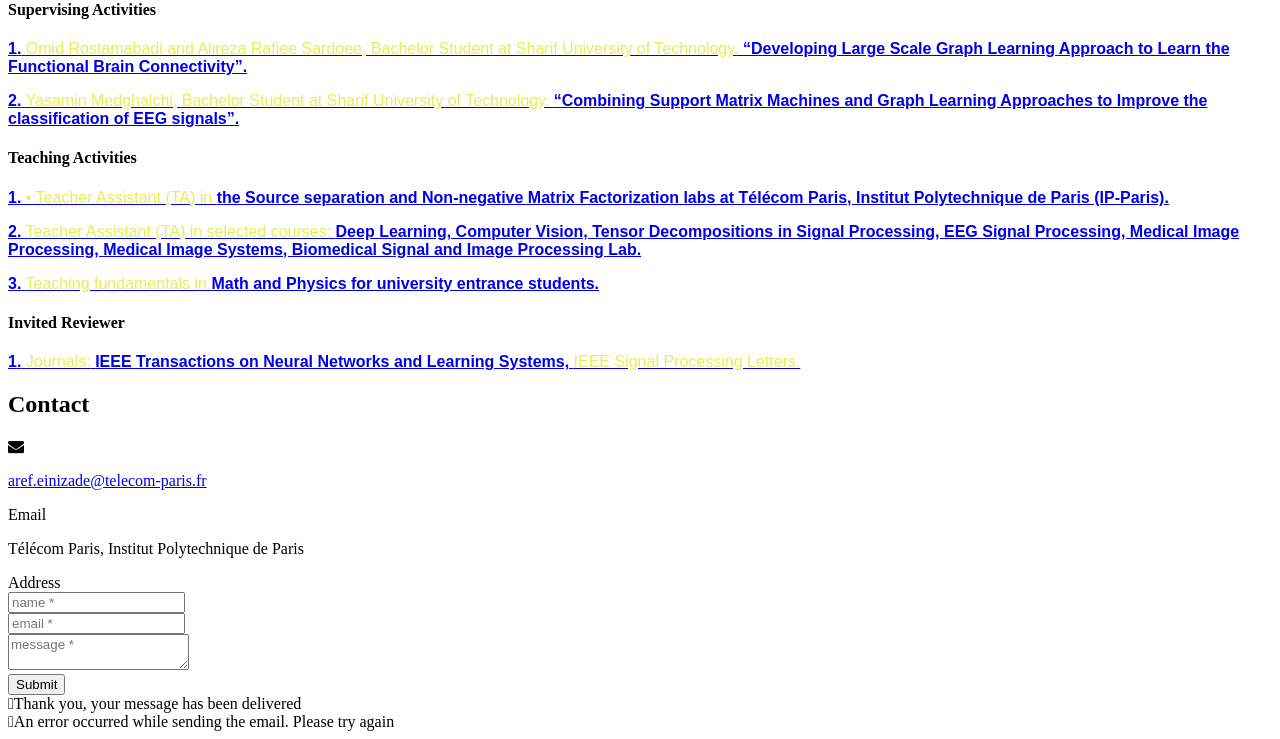
==== commit 99d70d40: "Update index.html" ====
--- a/index.html
+++ b/index.html
@@ -483,13 +483,15 @@
 												<div class="row">
 													<div class="item col-lg-12 col-sm-12" style="text-align: left;">
 														<p style="font-family: Arial, Helvetica, sans-serif;"><h4>Conference Papers</h4></p>
-														<a href="https://openreview.net/forum?id=fPPfFMVTZo" target="_blank"><p style="font-family: Arial, Helvetica, sans-serif;"><b>1.</b> <span style="color:rgb(229, 239, 83);"> Einizade, A., Dorina Thanou, Malliaros, F. D., Giraldo, J. H. (2025). </span><b>“Continuous Simplicial Neural Networks.”</b>, <span style="color:rgb(229, 239, 83);"> The Thirty-ninth Annual Conference on Neural Information Processing Systems (NeurIPS). </span>					 
-														</p></a>
-														<a href="https://openreview.net/forum?id=XRNN9i1xpi&referrer=%5Bthe%20profile%20of%20Aref%20Einizade%5D(%2Fprofile%3Fid%3D~Aref_Einizade1)" target="_blank"><p style="font-family: Arial, Helvetica, sans-serif;"><b>2.</b> <span style="color:rgb(229, 239, 83);"> Einizade, A., Malliaros, F. D., & Giraldo, J. H. (2024). </span><b>“Continuous Product Graph Neural Networks.”</b>, <span style="color:rgb(229, 239, 83);">The Thirty-eighth Annual Conference on Neural Information Processing Systems (NeurIPS). </span>					 
-														</p></a>
-														<a href="https://doi.org/10.1109/SPMB50085.2020.9353629" target="_blank"><p style="font-family: Arial, Helvetica, sans-serif;"><b>3.</b> <span style="color:rgb(229, 239, 83);"> Einizade, A., Mozafari, M., Sardouie, S. H., Nasiri, S., Cliﬀord, G. (2020, December). </span><b>“A deep learningbased method for automatic detection of epileptic seizure in a dataset with both generalized and focal seizure types.”</b>, <span style="color:rgb(229, 239, 83);">In 2020 IEEE Signal Processing in Medicine and Biology Symposium (SPMB) (pp. 1-6). IEEE. </span>					 
-														</p></a>
-														<a href="https://doi.org/10.1109/ICBME51989.2020.9319456" target="_blank"><p style="font-family: Arial, Helvetica, sans-serif;"><b>4.</b> <span style="color:rgb(229, 239, 83);"> Einizade, A., Mozafari, M., Rezaei-Dastjerdehei, M., Aghdaei, E., Mijani, A. M., & Sardouie, S. H. (2020, November). </span><b>“Detecting ADHD children based on EEG signals using Graph Signal Processing techniques.”</b>, <span style="color:rgb(229, 239, 83);">In 2020 27th National and 5th International Iranian Conference on Biomedical Engineering (ICBME) (pp. 264-270). IEEE.</span>
+														<a href="https://openreview.net/forum?id=fPPfFMVTZo" target="_blank"><p style="font-family: Arial, Helvetica, sans-serif;"><b>1.</b> <span style="color:rgb(229, 239, 83);"> Einizade, A., Dorina Thanou, Malliaros, F. D., Giraldo, J. H. (2025). </span><b>“Continuous Simplicial Neural Networks.”</b>, <span style="color:rgb(229, 239, 83);"> The Thirty-ninth Annual Conference on Neural Information Processing Systems (NeurIPS).</span>					 
+														</p></a>
+														<a href="https://arxiv.org/pdf/2509.02015?" target="_blank"><p style="font-family: Arial, Helvetica, sans-serif;"><b>2.</b> <span style="color:rgb(229, 239, 83);"> Einizade, A., Malliaros, F. D., Giraldo, J. H. (2025). </span><b> “Second-Order Tensorial Partial Differential Equations on Graphs.”</b>, <span style="color:rgb(229, 239, 83);"> NeurIPS Workshop: New Perspectives in Graph Machine Learning.</span>					 
+														</p></a>
+														<a href="https://openreview.net/forum?id=XRNN9i1xpi&referrer=%5Bthe%20profile%20of%20Aref%20Einizade%5D(%2Fprofile%3Fid%3D~Aref_Einizade1)" target="_blank"><p style="font-family: Arial, Helvetica, sans-serif;"><b>3.</b> <span style="color:rgb(229, 239, 83);"> Einizade, A., Malliaros, F. D., & Giraldo, J. H. (2024). </span><b>“Continuous Product Graph Neural Networks.”</b>, <span style="color:rgb(229, 239, 83);">The Thirty-eighth Annual Conference on Neural Information Processing Systems (NeurIPS). </span>					 
+														</p></a>
+														<a href="https://doi.org/10.1109/SPMB50085.2020.9353629" target="_blank"><p style="font-family: Arial, Helvetica, sans-serif;"><b>4.</b> <span style="color:rgb(229, 239, 83);"> Einizade, A., Mozafari, M., Sardouie, S. H., Nasiri, S., Cliﬀord, G. (2020, December). </span><b>“A deep learningbased method for automatic detection of epileptic seizure in a dataset with both generalized and focal seizure types.”</b>, <span style="color:rgb(229, 239, 83);">In 2020 IEEE Signal Processing in Medicine and Biology Symposium (SPMB) (pp. 1-6). IEEE. </span>					 
+														</p></a>
+														<a href="https://doi.org/10.1109/ICBME51989.2020.9319456" target="_blank"><p style="font-family: Arial, Helvetica, sans-serif;"><b>5.</b> <span style="color:rgb(229, 239, 83);"> Einizade, A., Mozafari, M., Rezaei-Dastjerdehei, M., Aghdaei, E., Mijani, A. M., & Sardouie, S. H. (2020, November). </span><b>“Detecting ADHD children based on EEG signals using Graph Signal Processing techniques.”</b>, <span style="color:rgb(229, 239, 83);">In 2020 27th National and 5th International Iranian Conference on Biomedical Engineering (ICBME) (pp. 264-270). IEEE.</span>
 														</p></a>
 													</div>
 												</div>
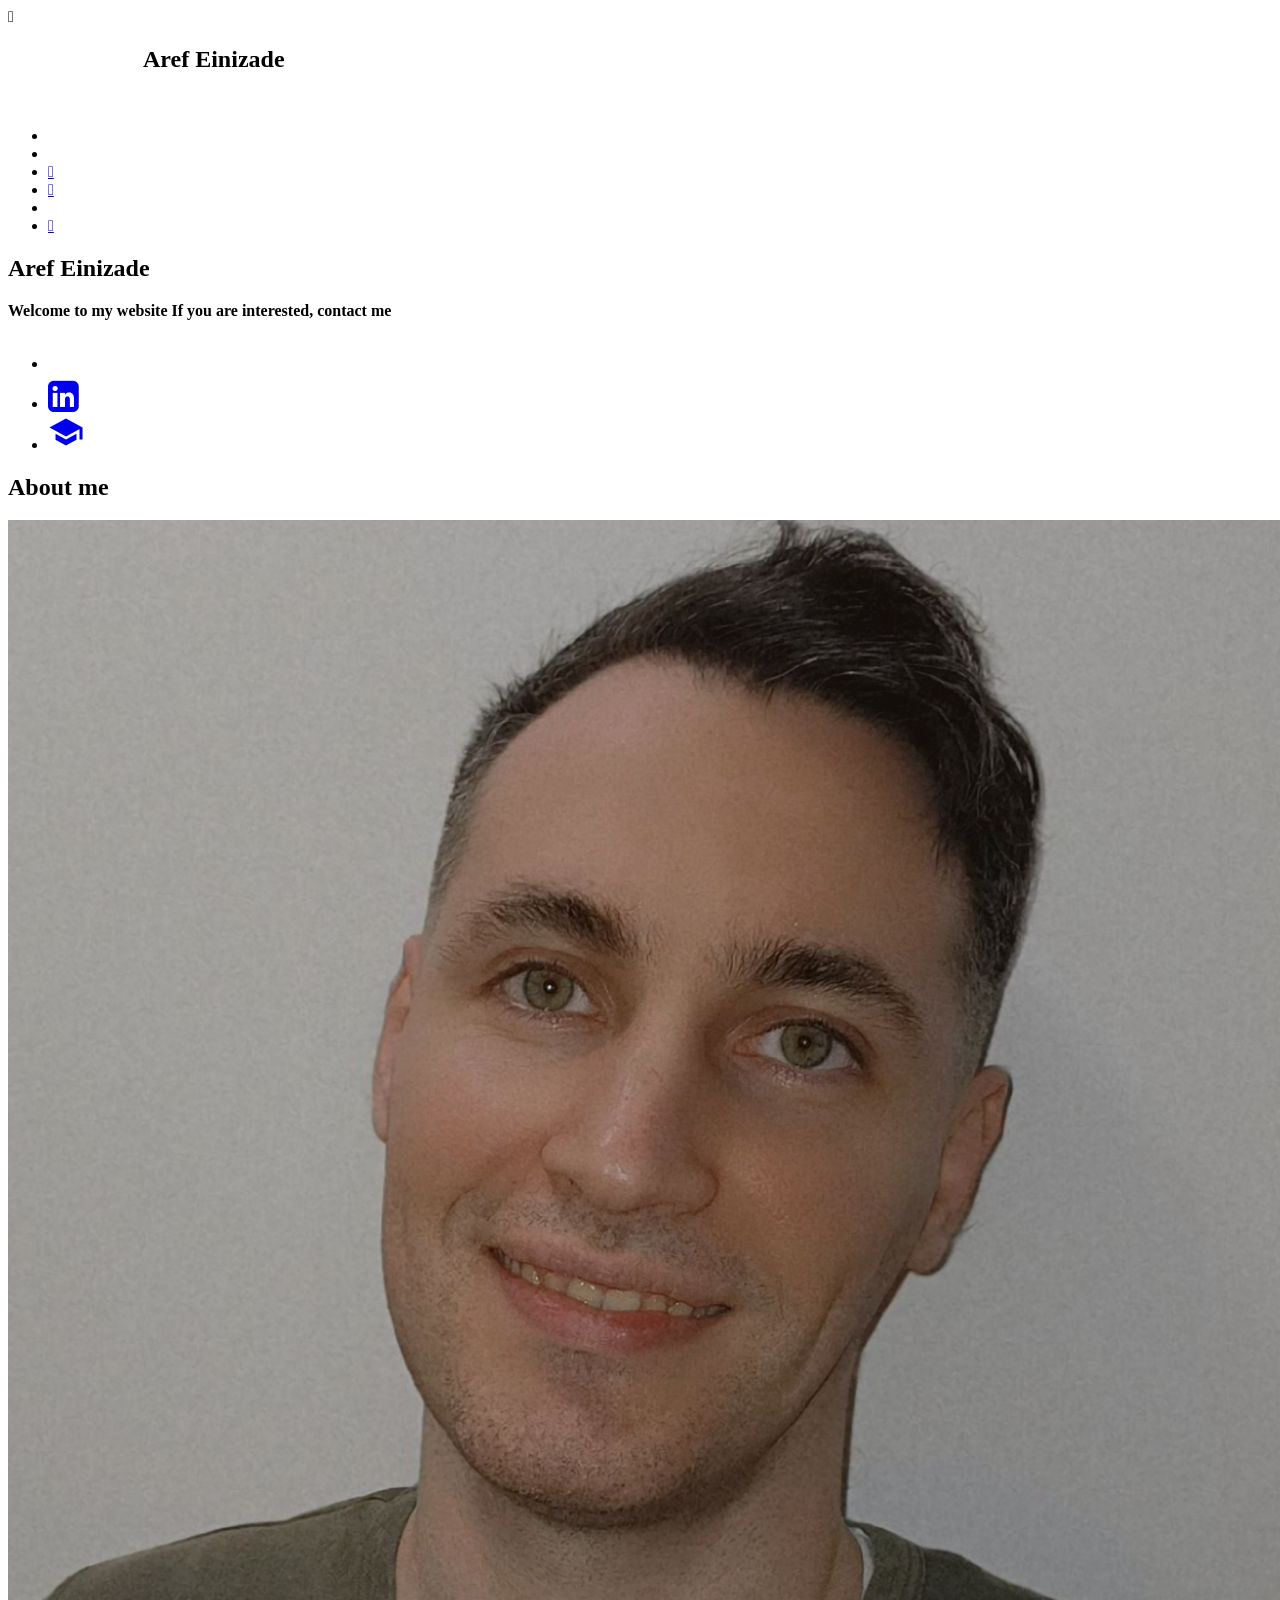
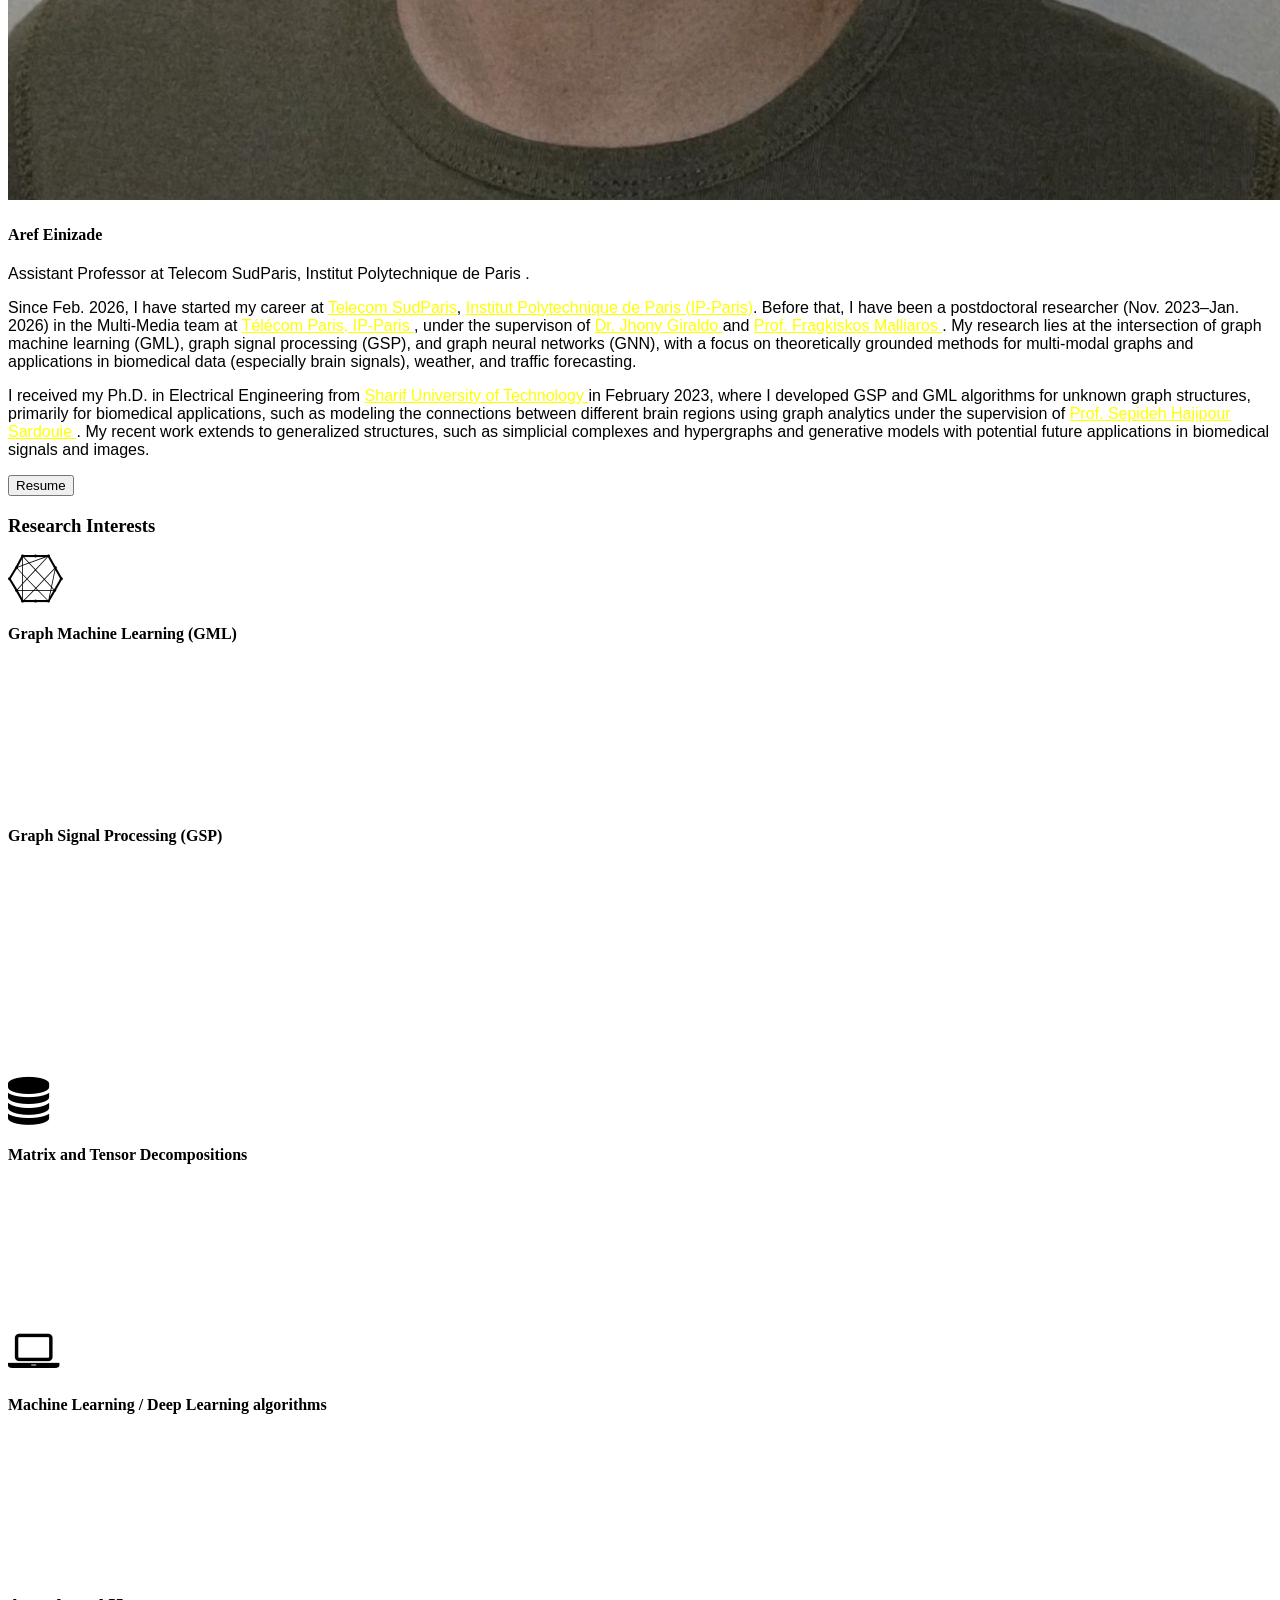
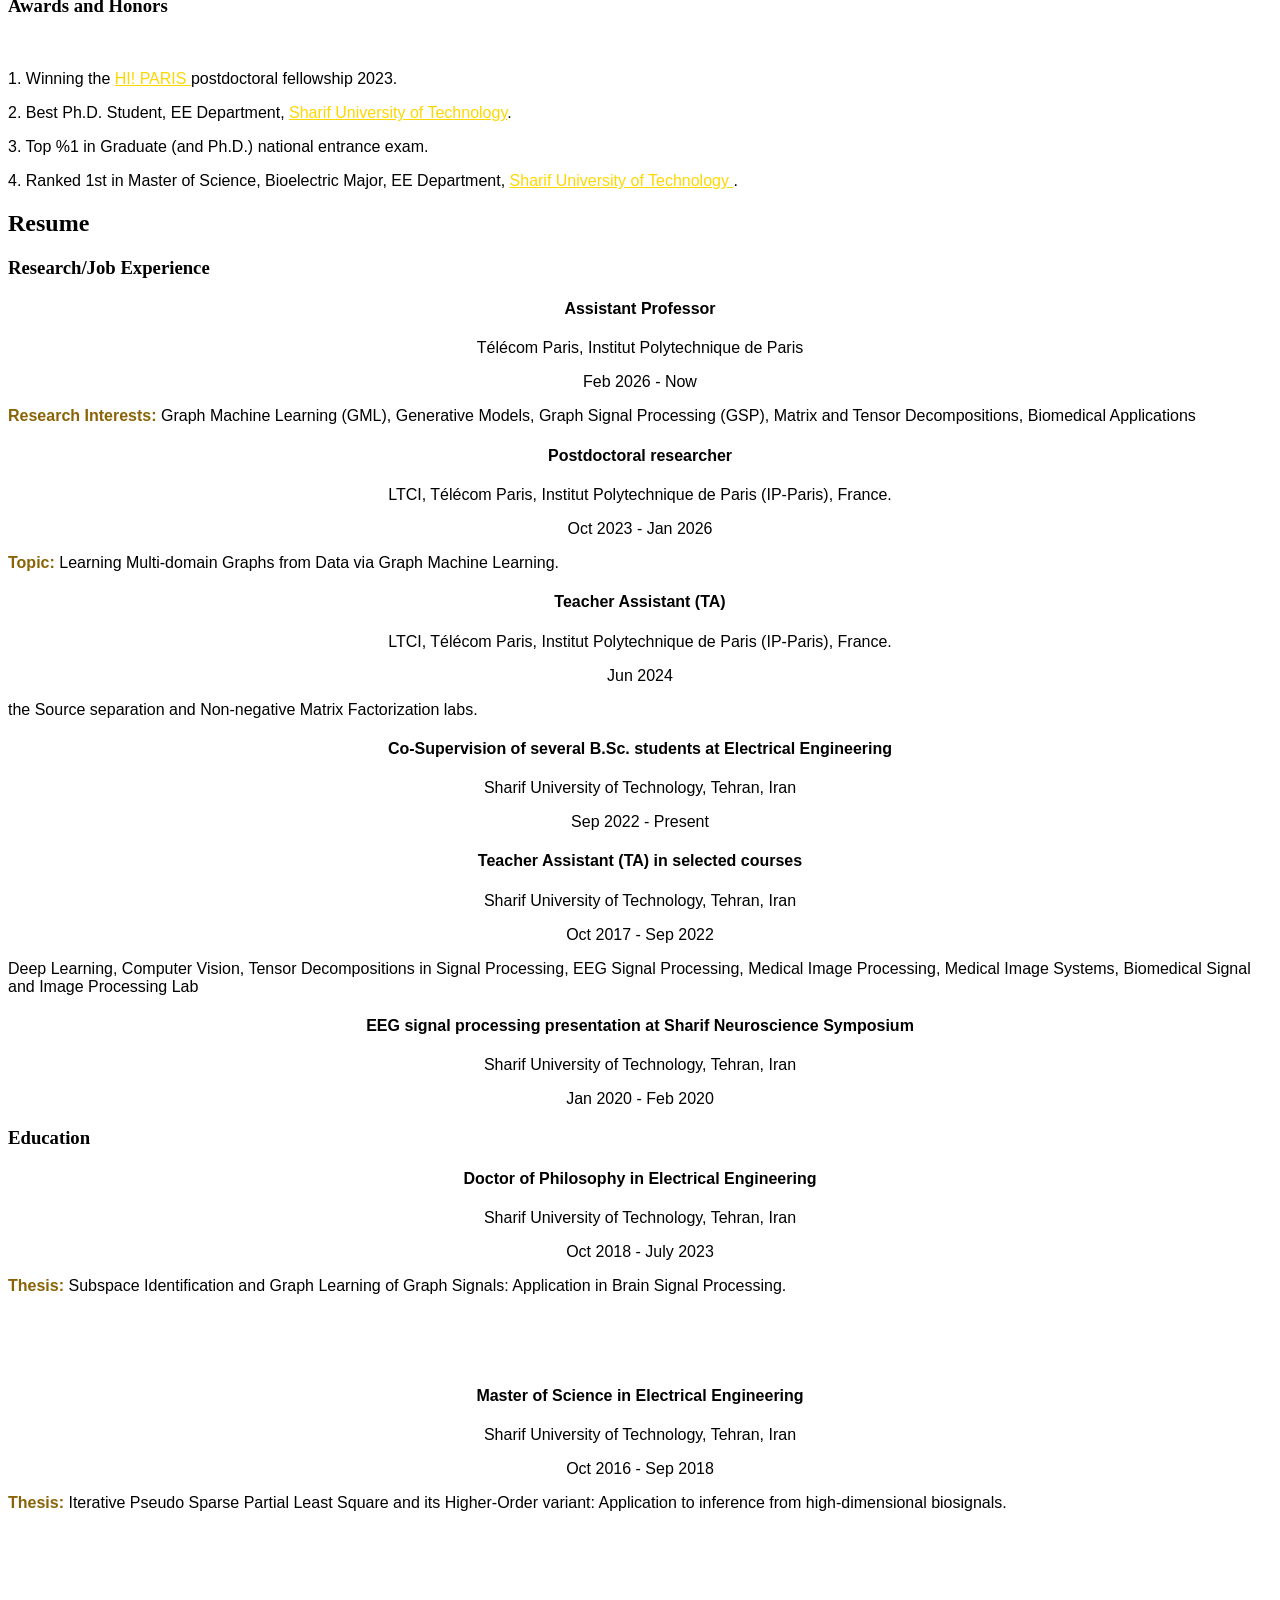
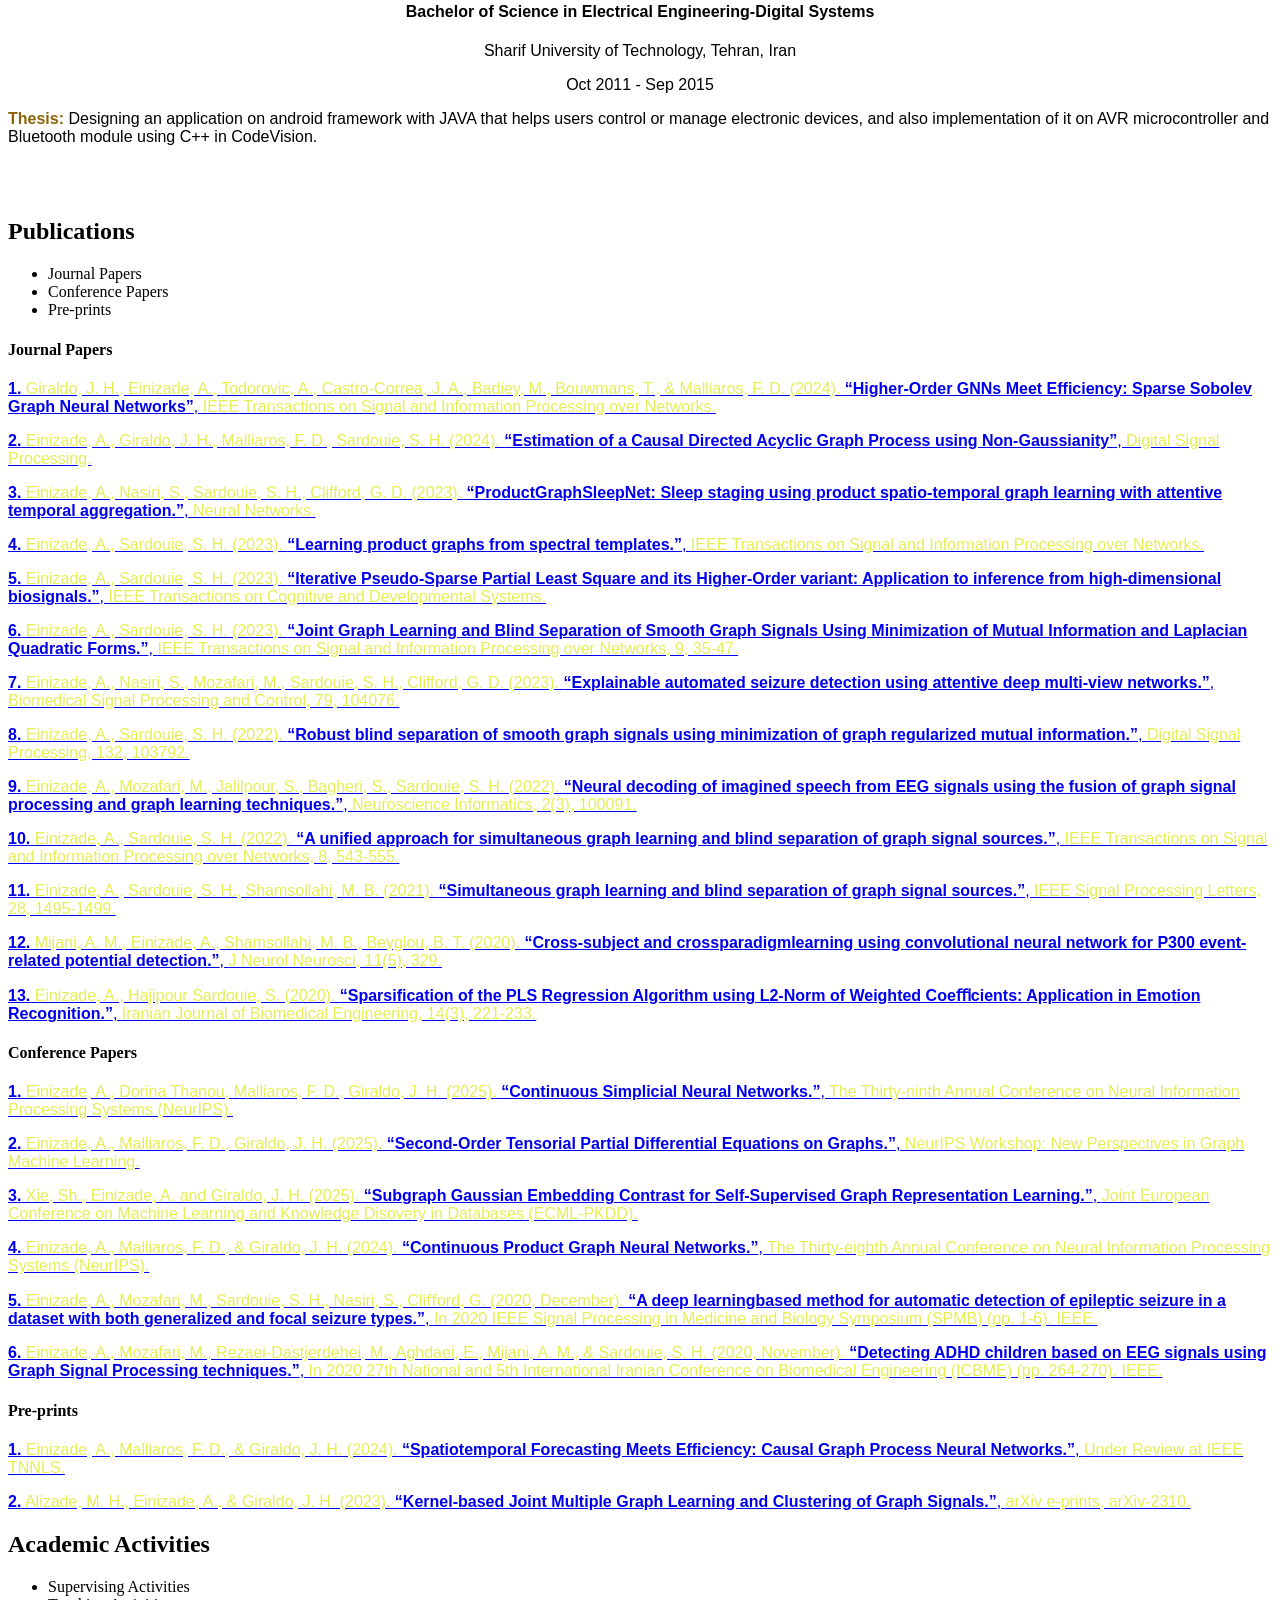
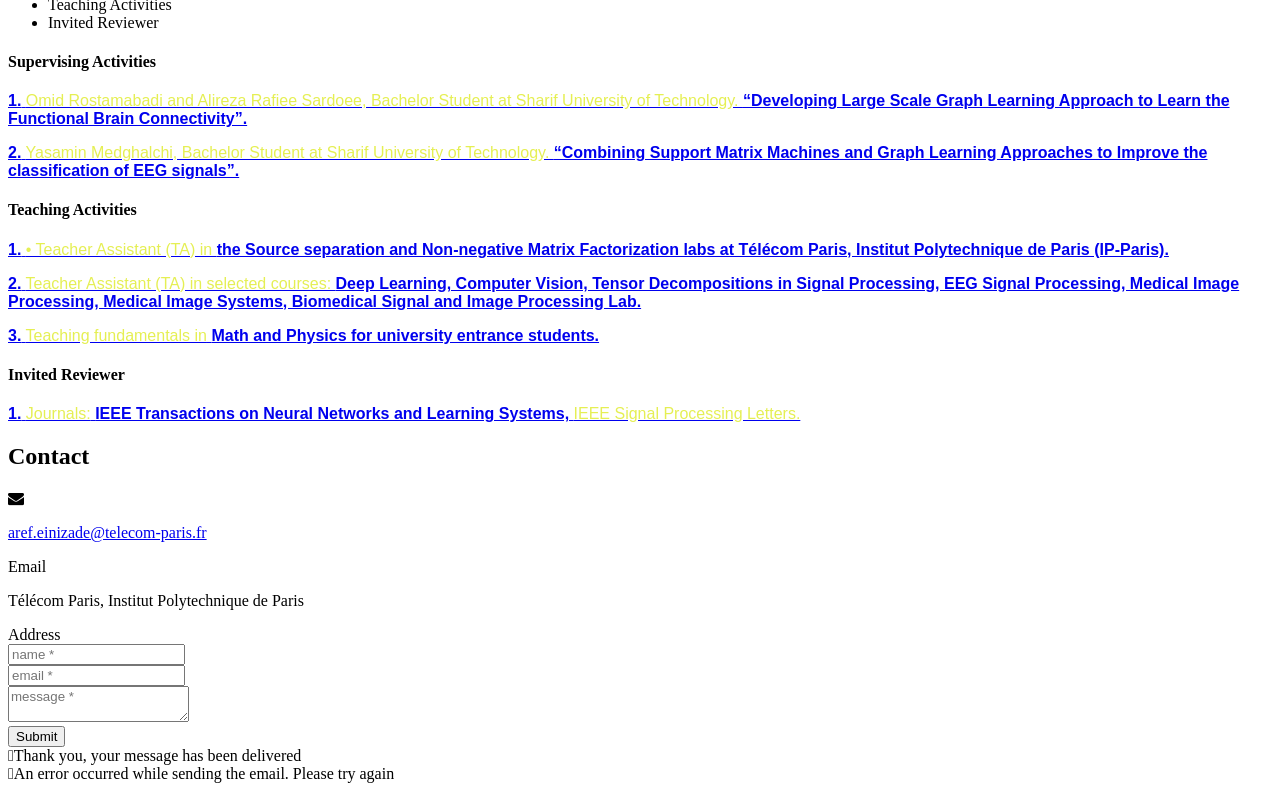
==== commit 5578330d: "Update index.html" ====
--- a/index.html
+++ b/index.html
@@ -487,11 +487,13 @@
 														</p></a>
 														<a href="https://arxiv.org/pdf/2509.02015?" target="_blank"><p style="font-family: Arial, Helvetica, sans-serif;"><b>2.</b> <span style="color:rgb(229, 239, 83);"> Einizade, A., Malliaros, F. D., Giraldo, J. H. (2025). </span><b> “Second-Order Tensorial Partial Differential Equations on Graphs.”</b>, <span style="color:rgb(229, 239, 83);"> NeurIPS Workshop: New Perspectives in Graph Machine Learning.</span>					 
 														</p></a>
-														<a href="https://openreview.net/forum?id=XRNN9i1xpi&referrer=%5Bthe%20profile%20of%20Aref%20Einizade%5D(%2Fprofile%3Fid%3D~Aref_Einizade1)" target="_blank"><p style="font-family: Arial, Helvetica, sans-serif;"><b>3.</b> <span style="color:rgb(229, 239, 83);"> Einizade, A., Malliaros, F. D., & Giraldo, J. H. (2024). </span><b>“Continuous Product Graph Neural Networks.”</b>, <span style="color:rgb(229, 239, 83);">The Thirty-eighth Annual Conference on Neural Information Processing Systems (NeurIPS). </span>					 
-														</p></a>
-														<a href="https://doi.org/10.1109/SPMB50085.2020.9353629" target="_blank"><p style="font-family: Arial, Helvetica, sans-serif;"><b>4.</b> <span style="color:rgb(229, 239, 83);"> Einizade, A., Mozafari, M., Sardouie, S. H., Nasiri, S., Cliﬀord, G. (2020, December). </span><b>“A deep learningbased method for automatic detection of epileptic seizure in a dataset with both generalized and focal seizure types.”</b>, <span style="color:rgb(229, 239, 83);">In 2020 IEEE Signal Processing in Medicine and Biology Symposium (SPMB) (pp. 1-6). IEEE. </span>					 
-														</p></a>
-														<a href="https://doi.org/10.1109/ICBME51989.2020.9319456" target="_blank"><p style="font-family: Arial, Helvetica, sans-serif;"><b>5.</b> <span style="color:rgb(229, 239, 83);"> Einizade, A., Mozafari, M., Rezaei-Dastjerdehei, M., Aghdaei, E., Mijani, A. M., & Sardouie, S. H. (2020, November). </span><b>“Detecting ADHD children based on EEG signals using Graph Signal Processing techniques.”</b>, <span style="color:rgb(229, 239, 83);">In 2020 27th National and 5th International Iranian Conference on Biomedical Engineering (ICBME) (pp. 264-270). IEEE.</span>
+														<a href="https://link.springer.com/chapter/10.1007/978-3-032-06106-5_25" target="_blank"><p style="font-family: Arial, Helvetica, sans-serif;"><b>3.</b> <span style="color:rgb(229, 239, 83);"> Xie, Sh., Einizade, A. and Giraldo, J. H. (2025). </span><b> “Subgraph Gaussian Embedding Contrast for Self-Supervised Graph Representation Learning.”</b>, <span style="color:rgb(229, 239, 83);"> Joint European Conference on Machine Learning and Knowledge Disovery in Databases (ECML-PKDD).</span>					 
+														</p></a>
+														<a href="https://openreview.net/forum?id=XRNN9i1xpi&referrer=%5Bthe%20profile%20of%20Aref%20Einizade%5D(%2Fprofile%3Fid%3D~Aref_Einizade1)" target="_blank"><p style="font-family: Arial, Helvetica, sans-serif;"><b>4.</b> <span style="color:rgb(229, 239, 83);"> Einizade, A., Malliaros, F. D., & Giraldo, J. H. (2024). </span><b>“Continuous Product Graph Neural Networks.”</b>, <span style="color:rgb(229, 239, 83);">The Thirty-eighth Annual Conference on Neural Information Processing Systems (NeurIPS). </span>					 
+														</p></a>
+														<a href="https://doi.org/10.1109/SPMB50085.2020.9353629" target="_blank"><p style="font-family: Arial, Helvetica, sans-serif;"><b>5.</b> <span style="color:rgb(229, 239, 83);"> Einizade, A., Mozafari, M., Sardouie, S. H., Nasiri, S., Cliﬀord, G. (2020, December). </span><b>“A deep learningbased method for automatic detection of epileptic seizure in a dataset with both generalized and focal seizure types.”</b>, <span style="color:rgb(229, 239, 83);">In 2020 IEEE Signal Processing in Medicine and Biology Symposium (SPMB) (pp. 1-6). IEEE. </span>					 
+														</p></a>
+														<a href="https://doi.org/10.1109/ICBME51989.2020.9319456" target="_blank"><p style="font-family: Arial, Helvetica, sans-serif;"><b>6.</b> <span style="color:rgb(229, 239, 83);"> Einizade, A., Mozafari, M., Rezaei-Dastjerdehei, M., Aghdaei, E., Mijani, A. M., & Sardouie, S. H. (2020, November). </span><b>“Detecting ADHD children based on EEG signals using Graph Signal Processing techniques.”</b>, <span style="color:rgb(229, 239, 83);">In 2020 27th National and 5th International Iranian Conference on Biomedical Engineering (ICBME) (pp. 264-270). IEEE.</span>
 														</p></a>
 													</div>
 												</div>
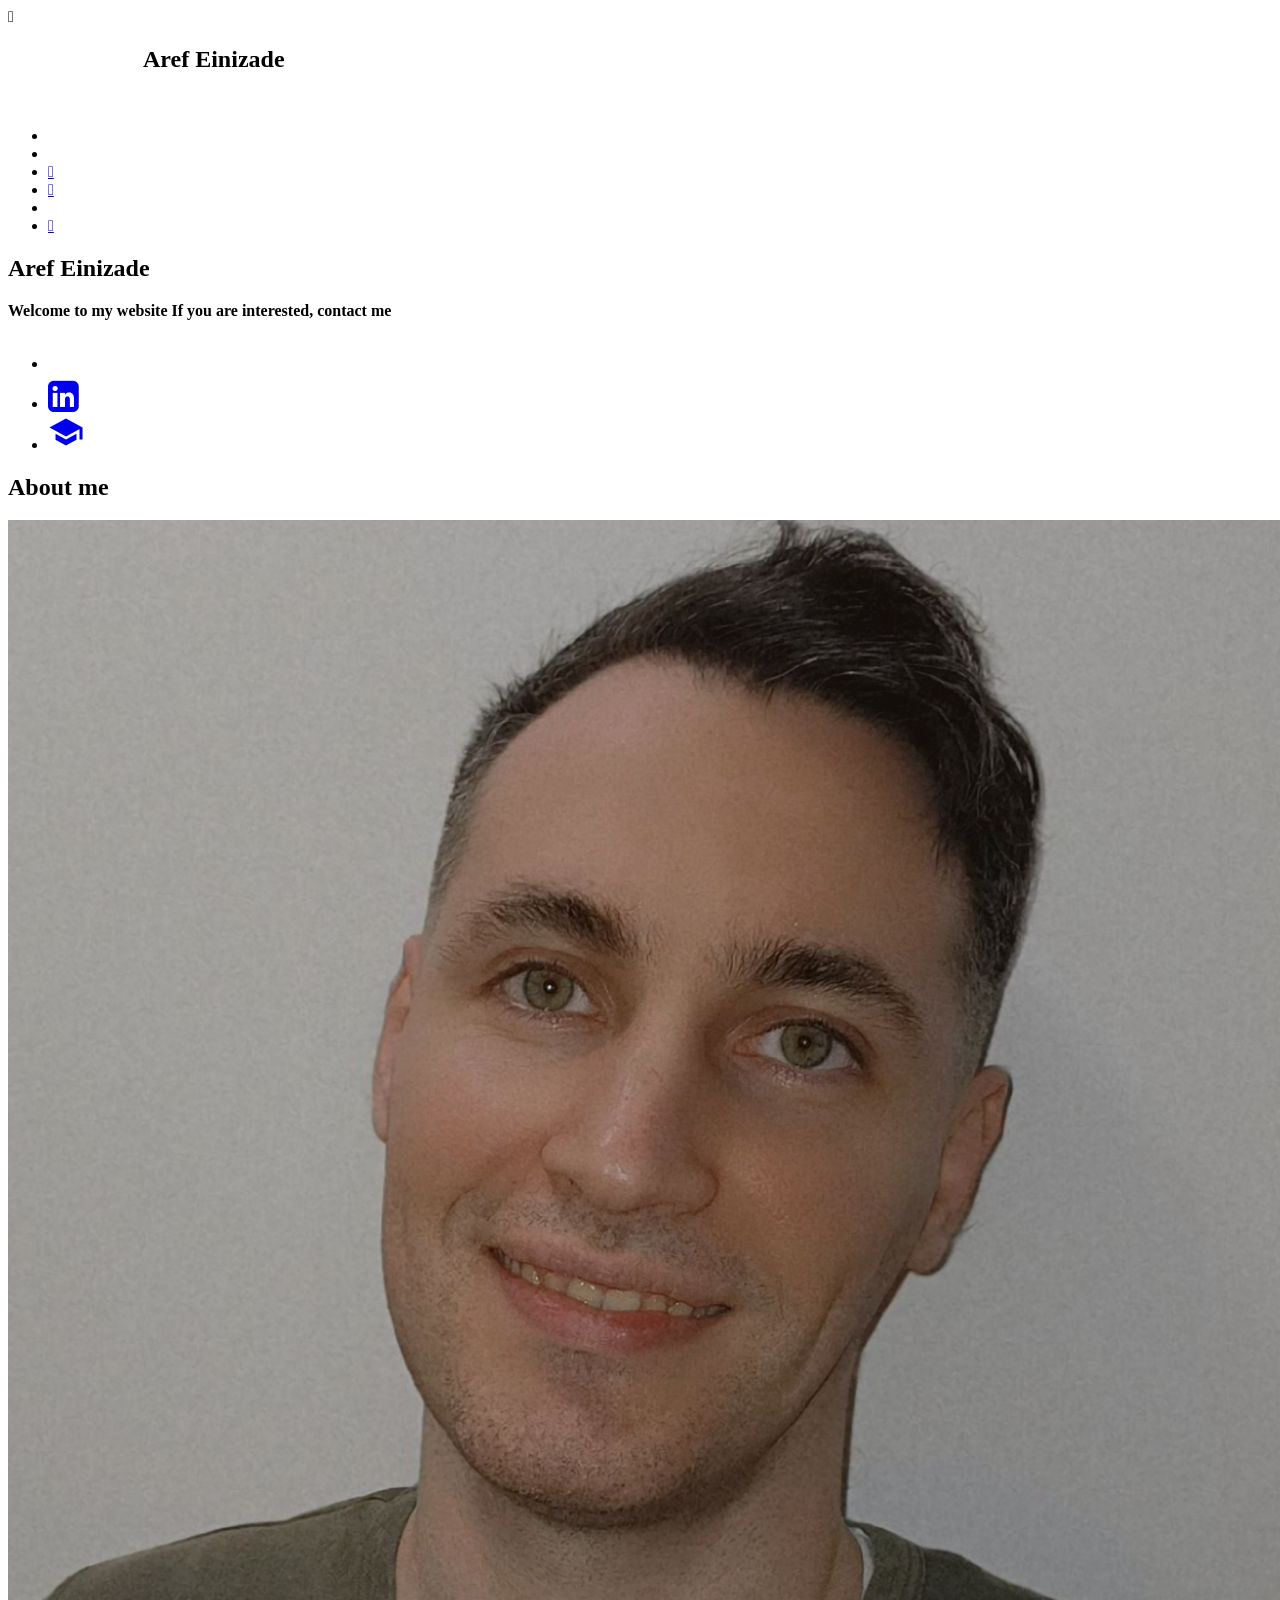
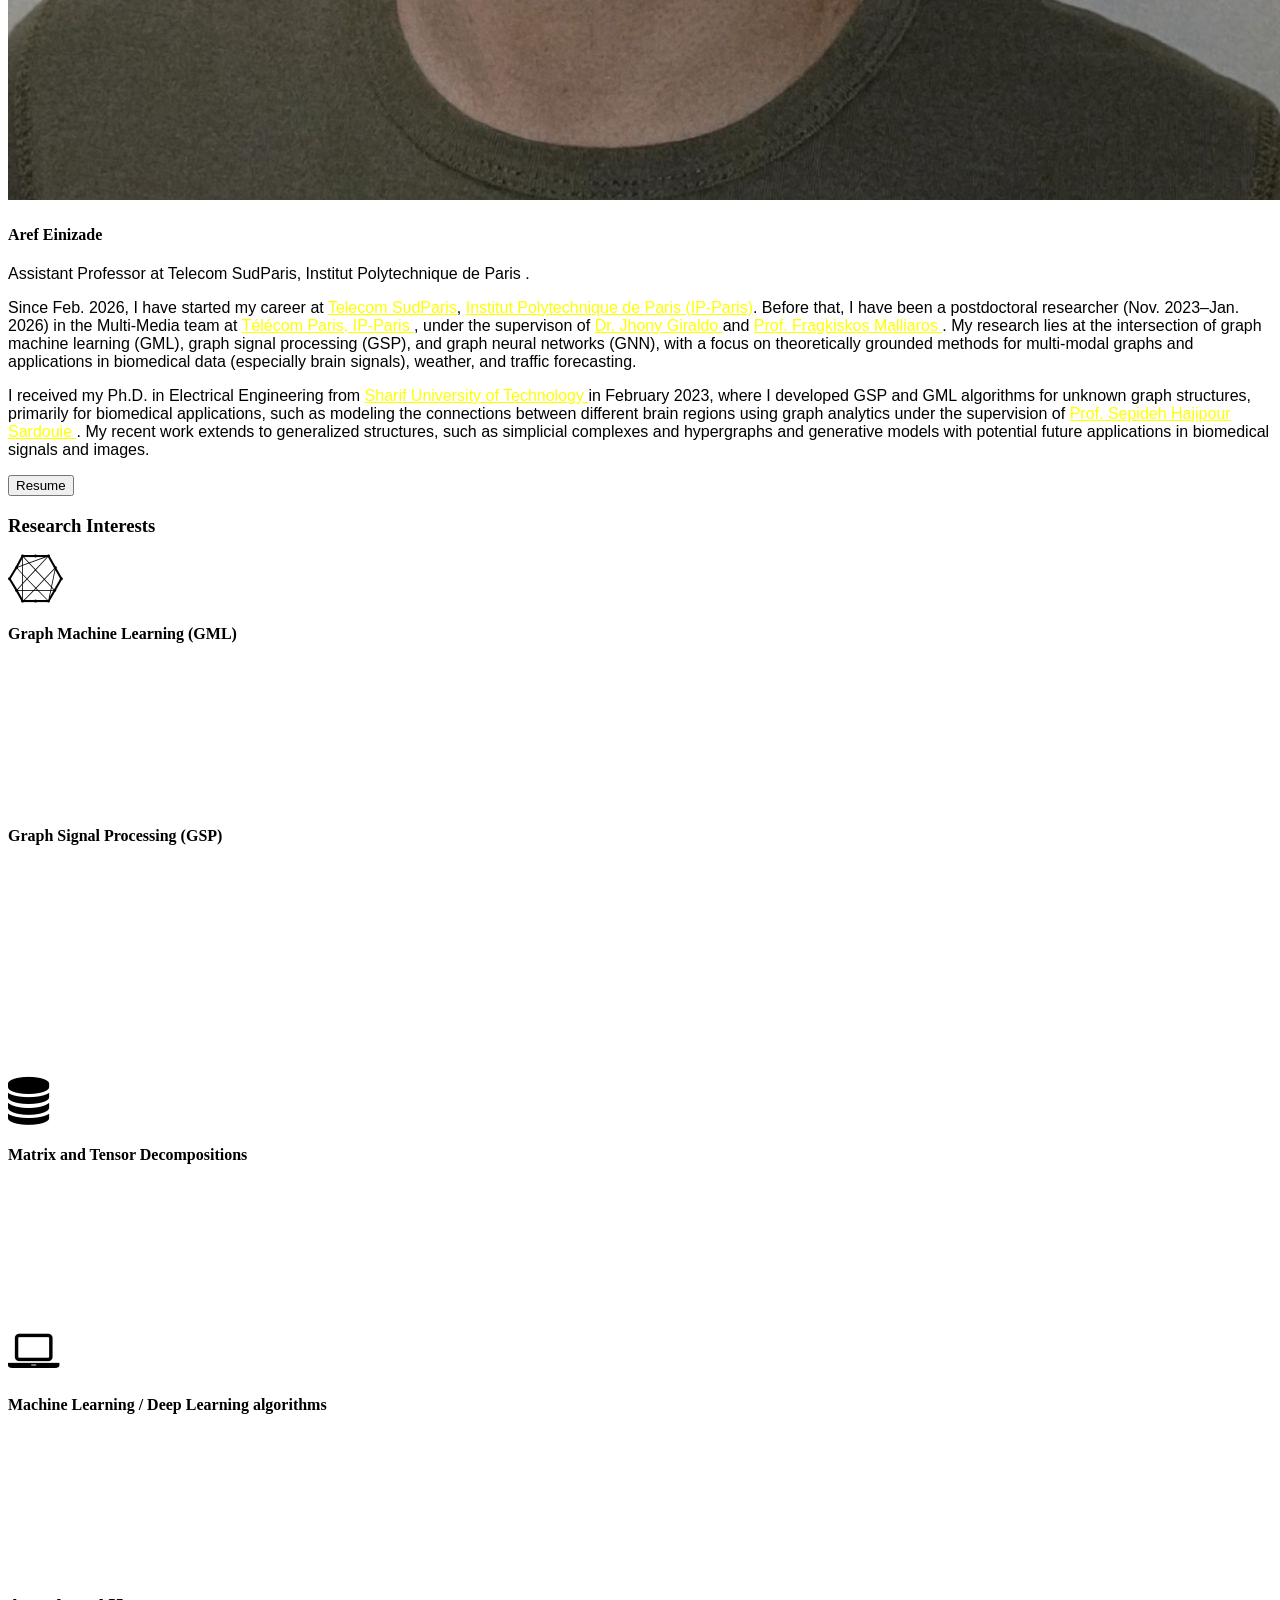
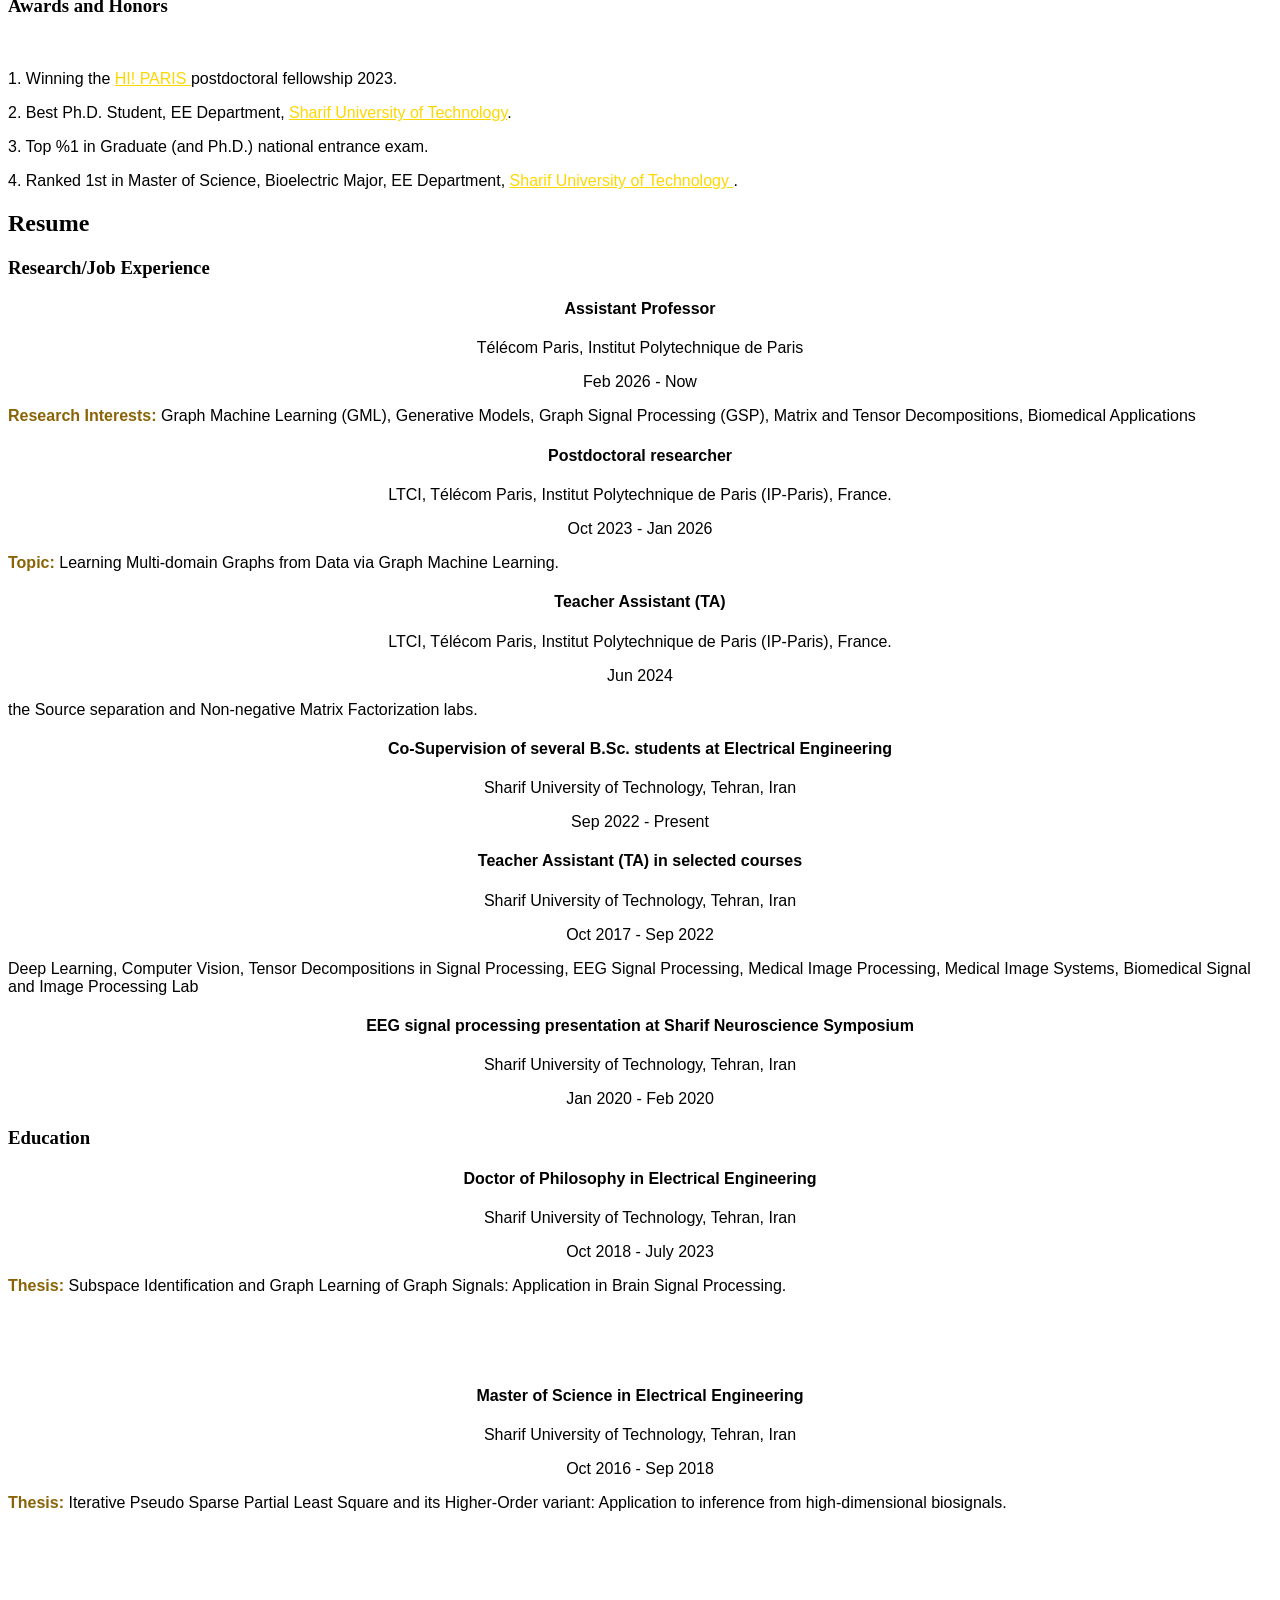
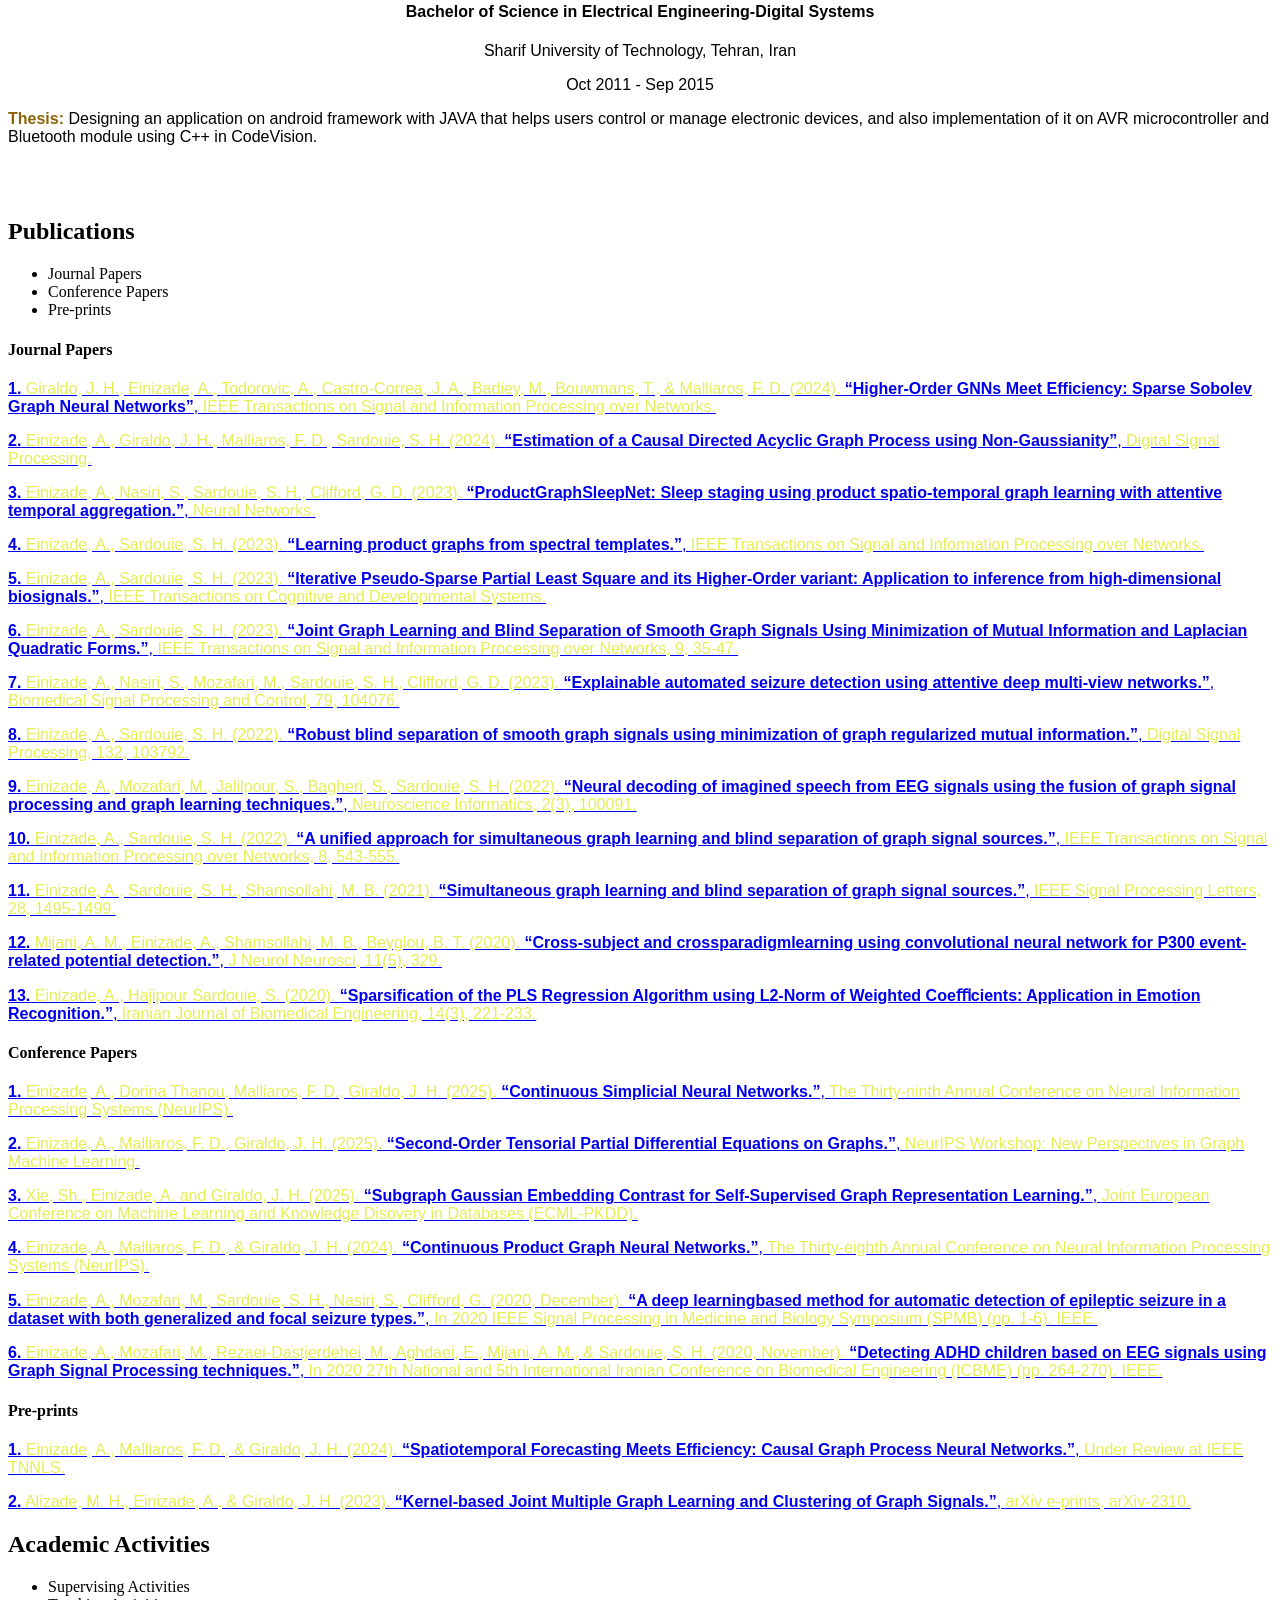
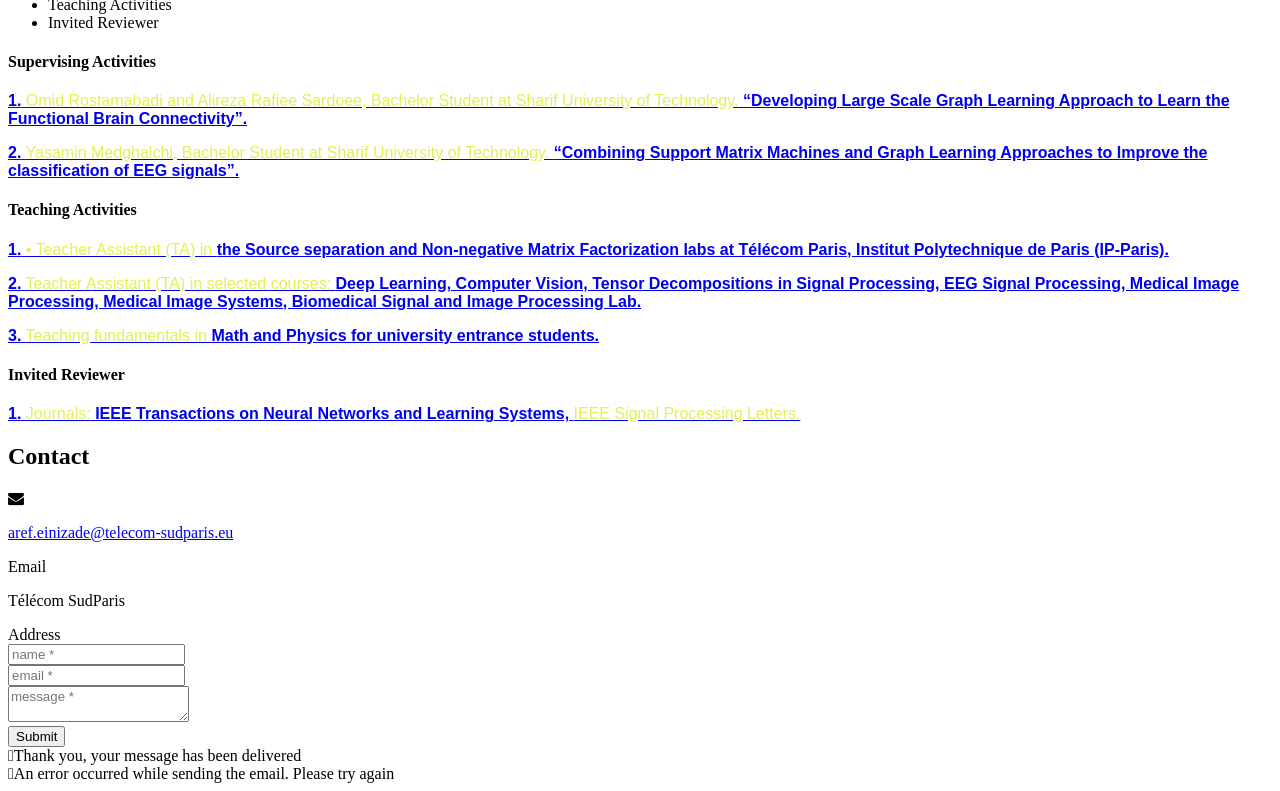
==== commit 6577754a: "Update index.html" ====
--- a/index.html
+++ b/index.html
@@ -1,7 +1,7 @@
 <!DOCTYPE html>
 <html>
 
-<head>
+<head> 
 
 	<!-- Meta -->
 	<meta charset="UTF-8">
@@ -634,12 +634,12 @@
 										<div class="row">
 											<div class="col-lg-6 col-sm-12 info">
 												<i class="fa fa-envelope"></i>
-												<p><a href="mailto:aref.einizade@telecom-paris.fr" class="active">aref.einizade@telecom-paris.fr</a></p>
+												<p><a href="mailto:aref.einizade@telecom-paris.fr" class="active">aref.einizade@telecom-sudparis.eu</a></p>
 												<span>Email</span>
 											</div>
 											<div class="col-lg-6 col-sm-12 info">
 												<i class="fas fa-map-marker-alt"></i>
-												<p>Télécom Paris, Institut Polytechnique de Paris</p>
+												<p>Télécom SudParis</p>
 												<span>Address</span>
 											</div>
 <!-- 											<div class="col-lg-4 col-sm-12 info">
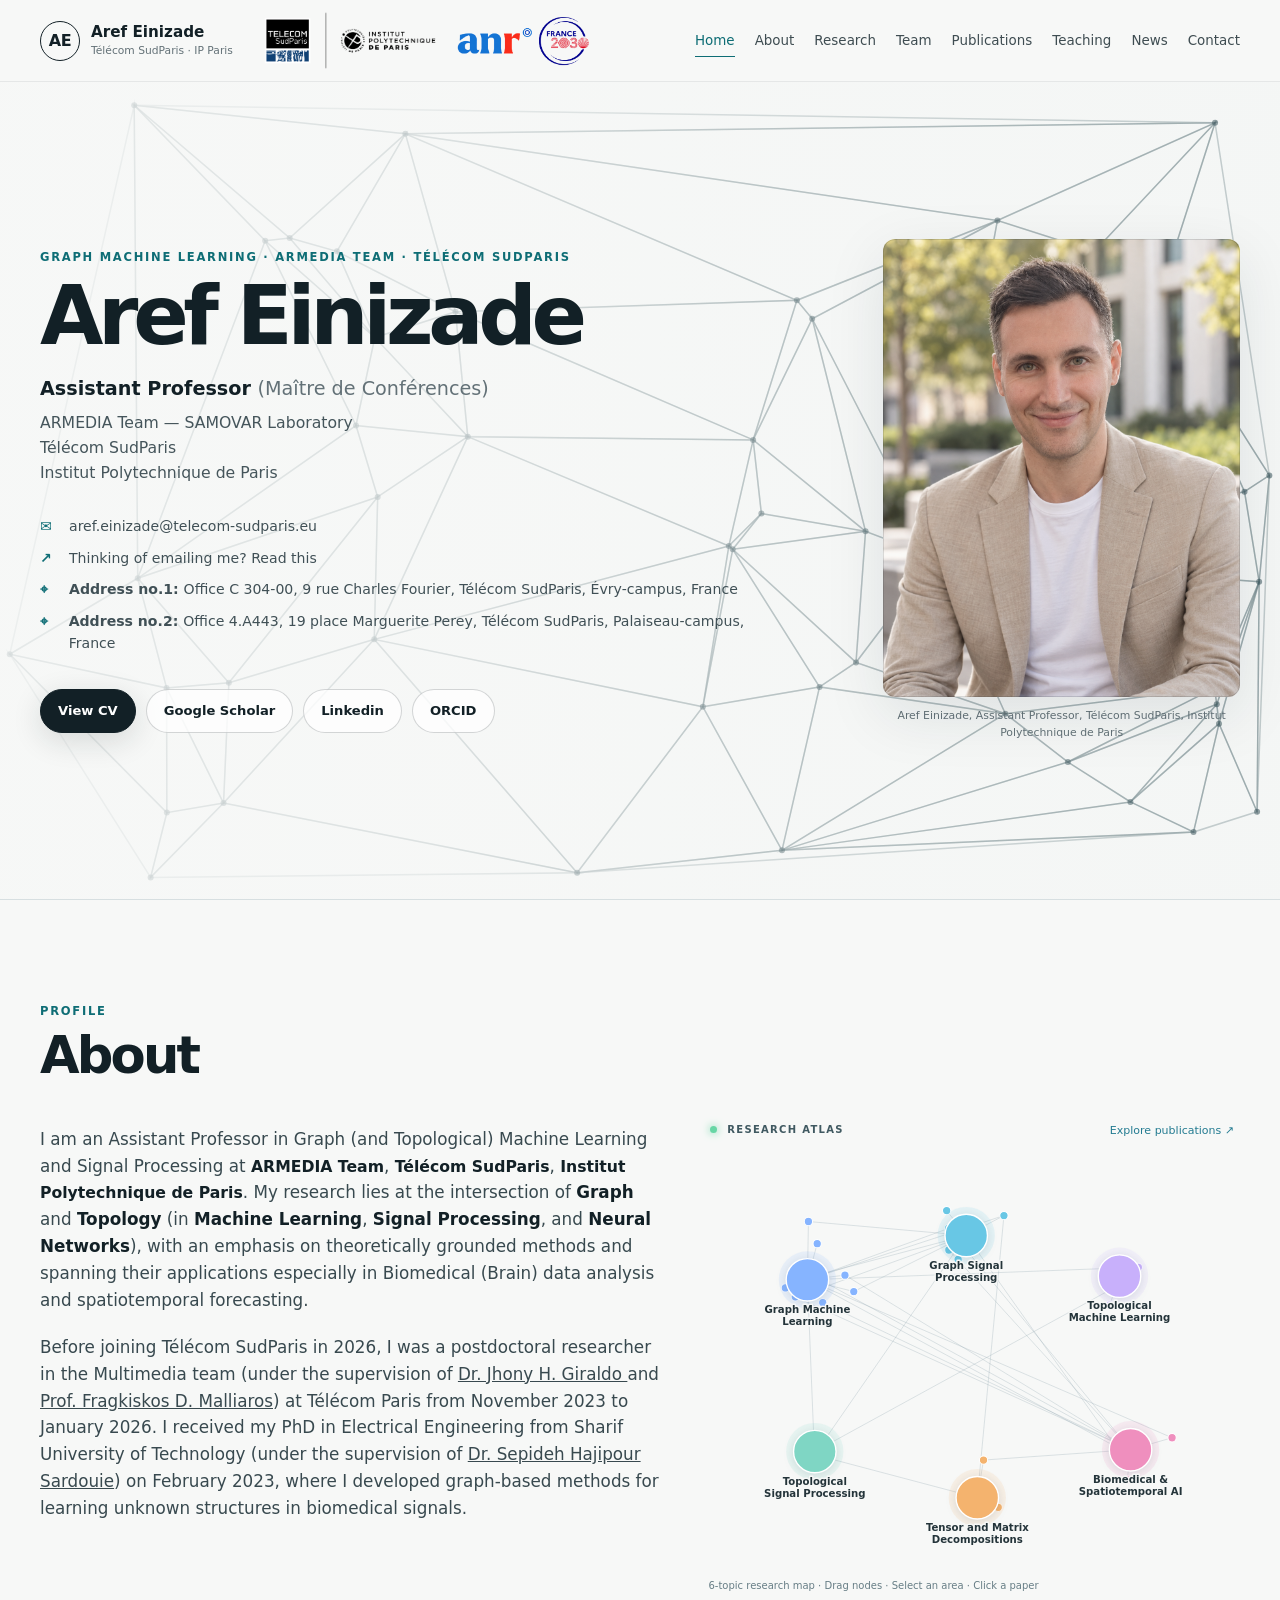
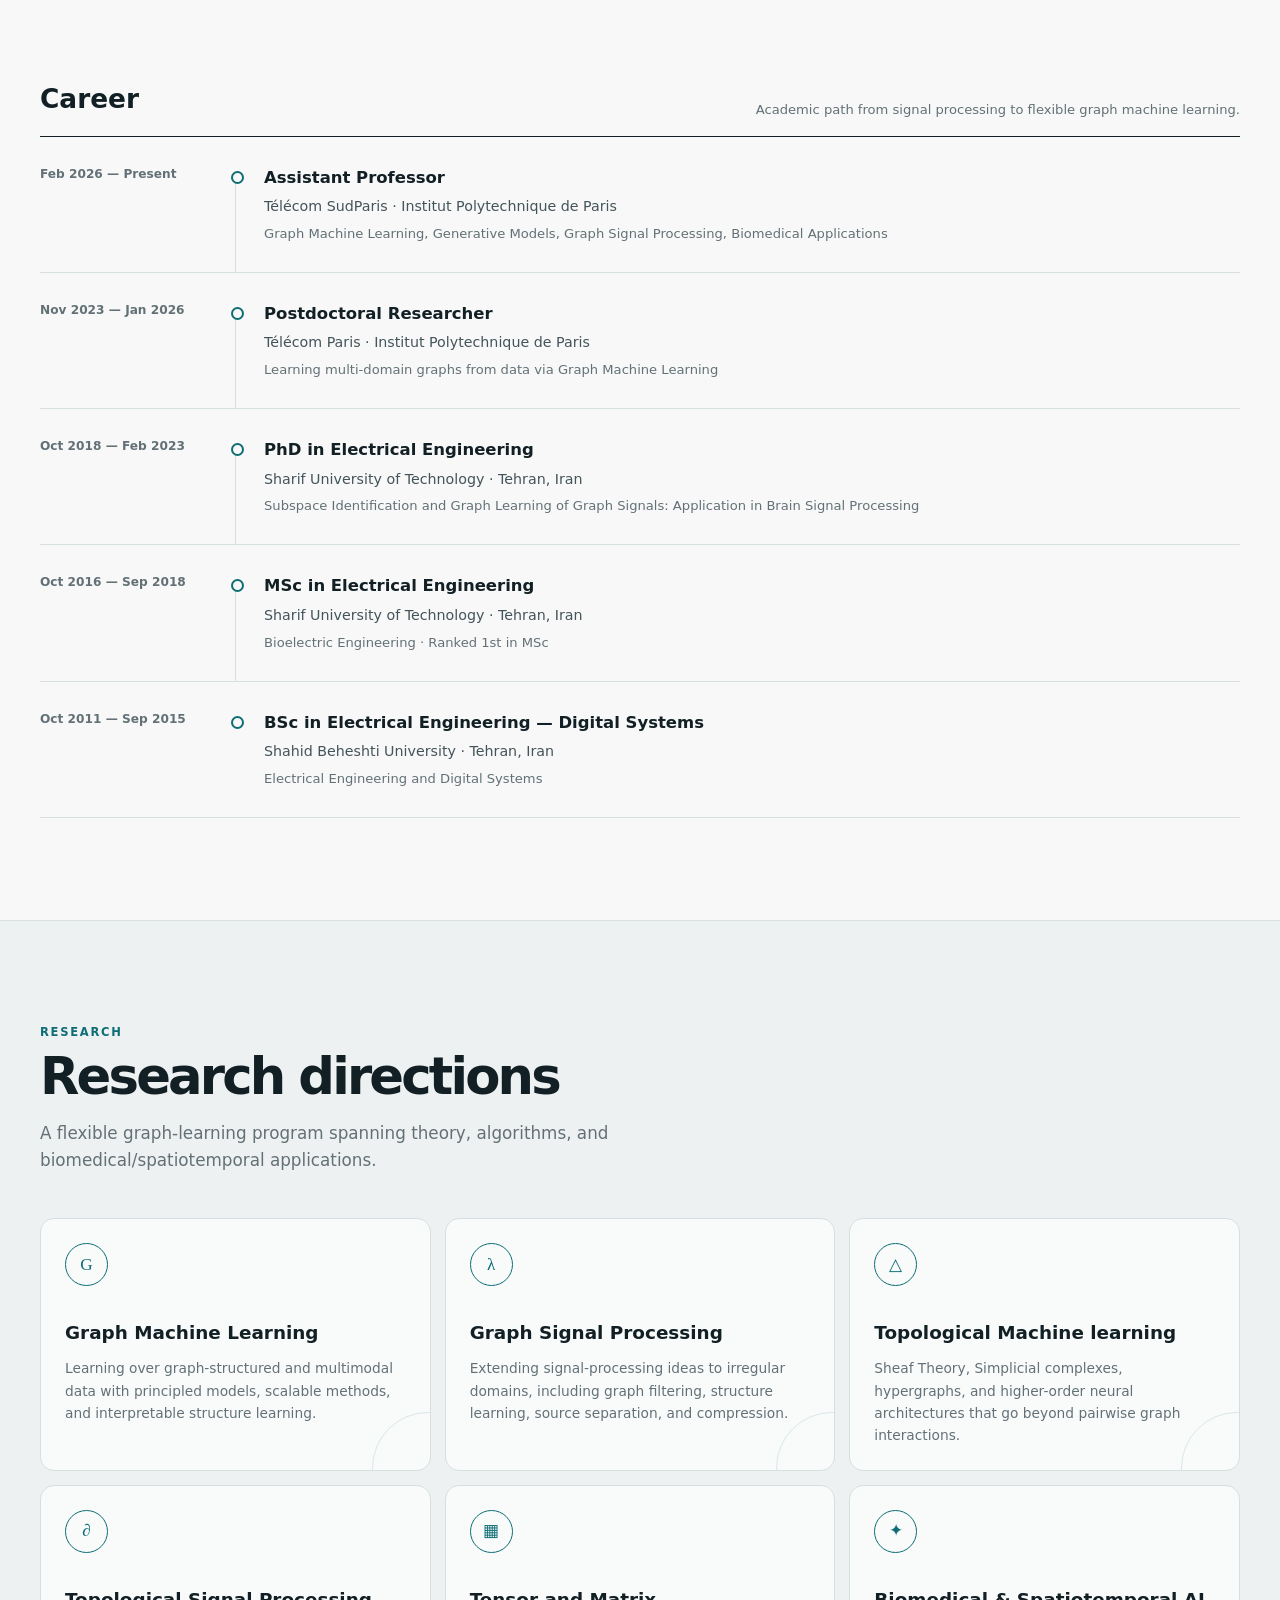
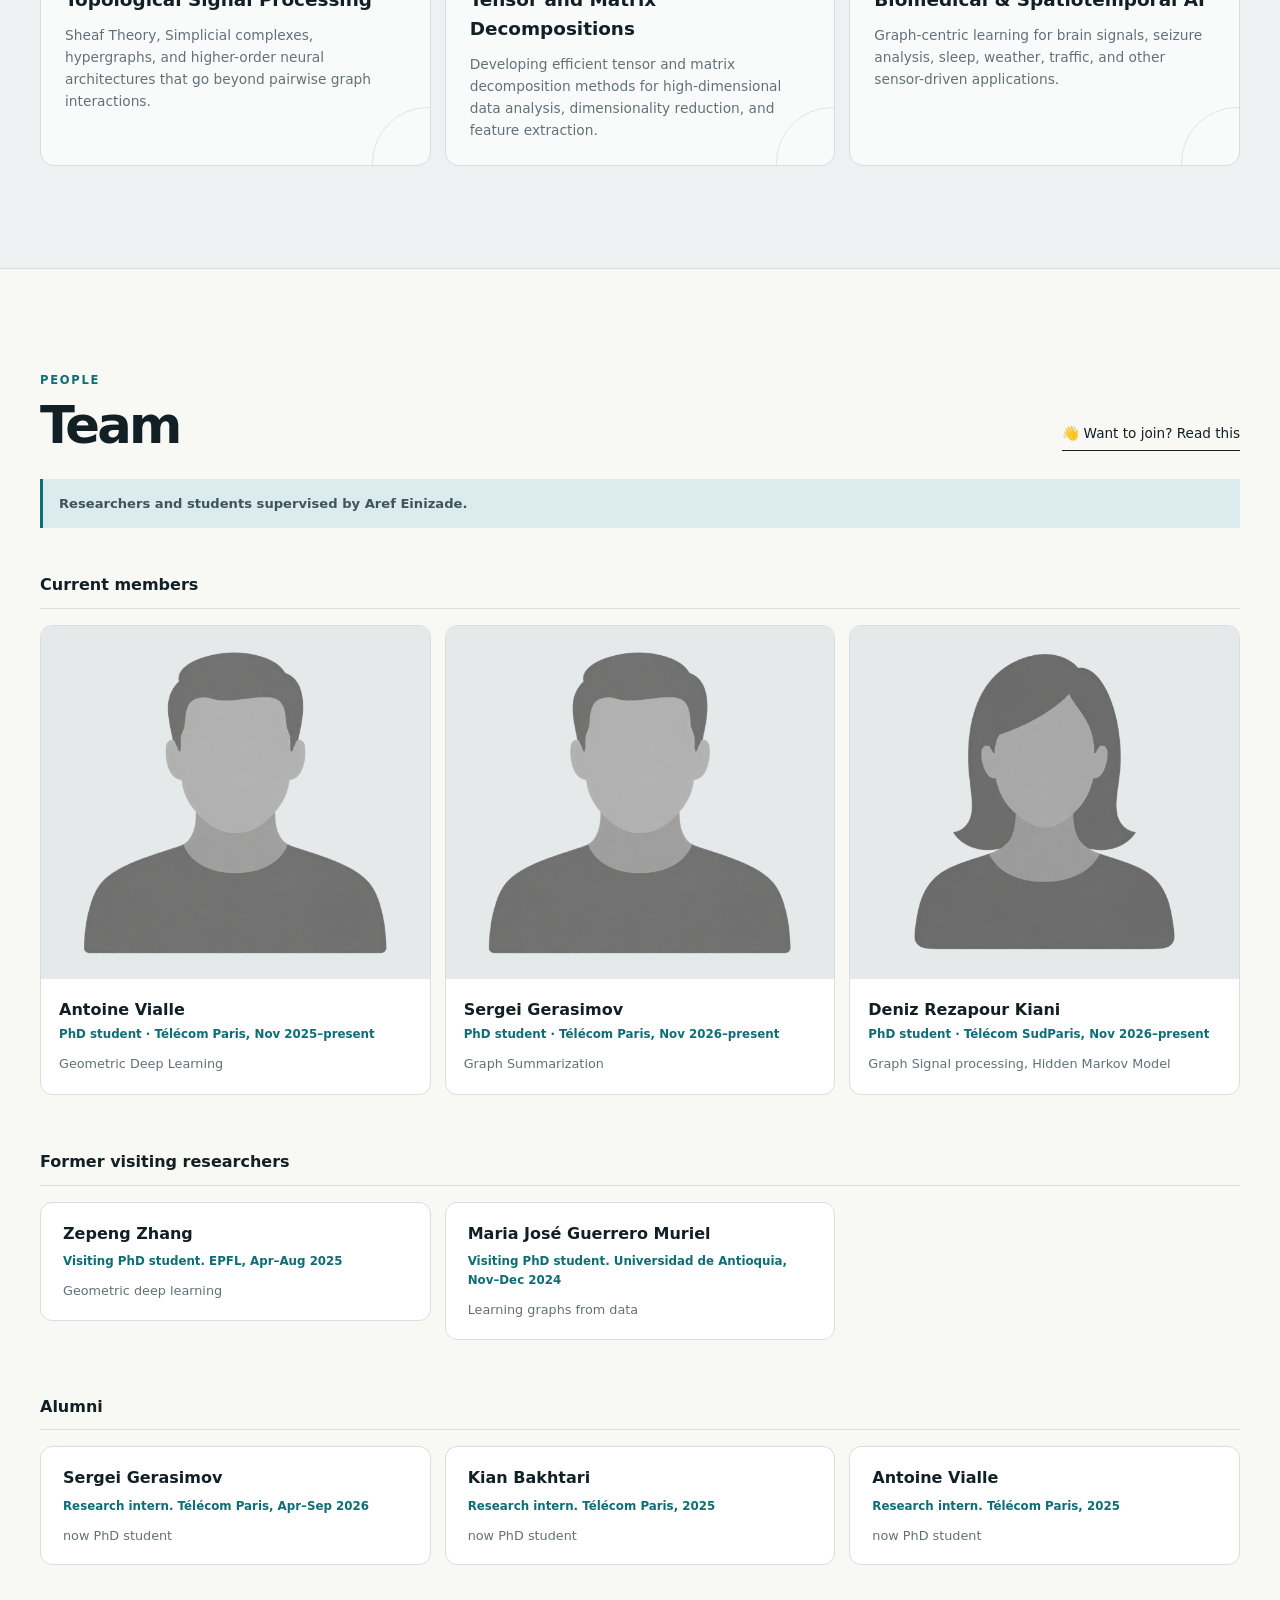
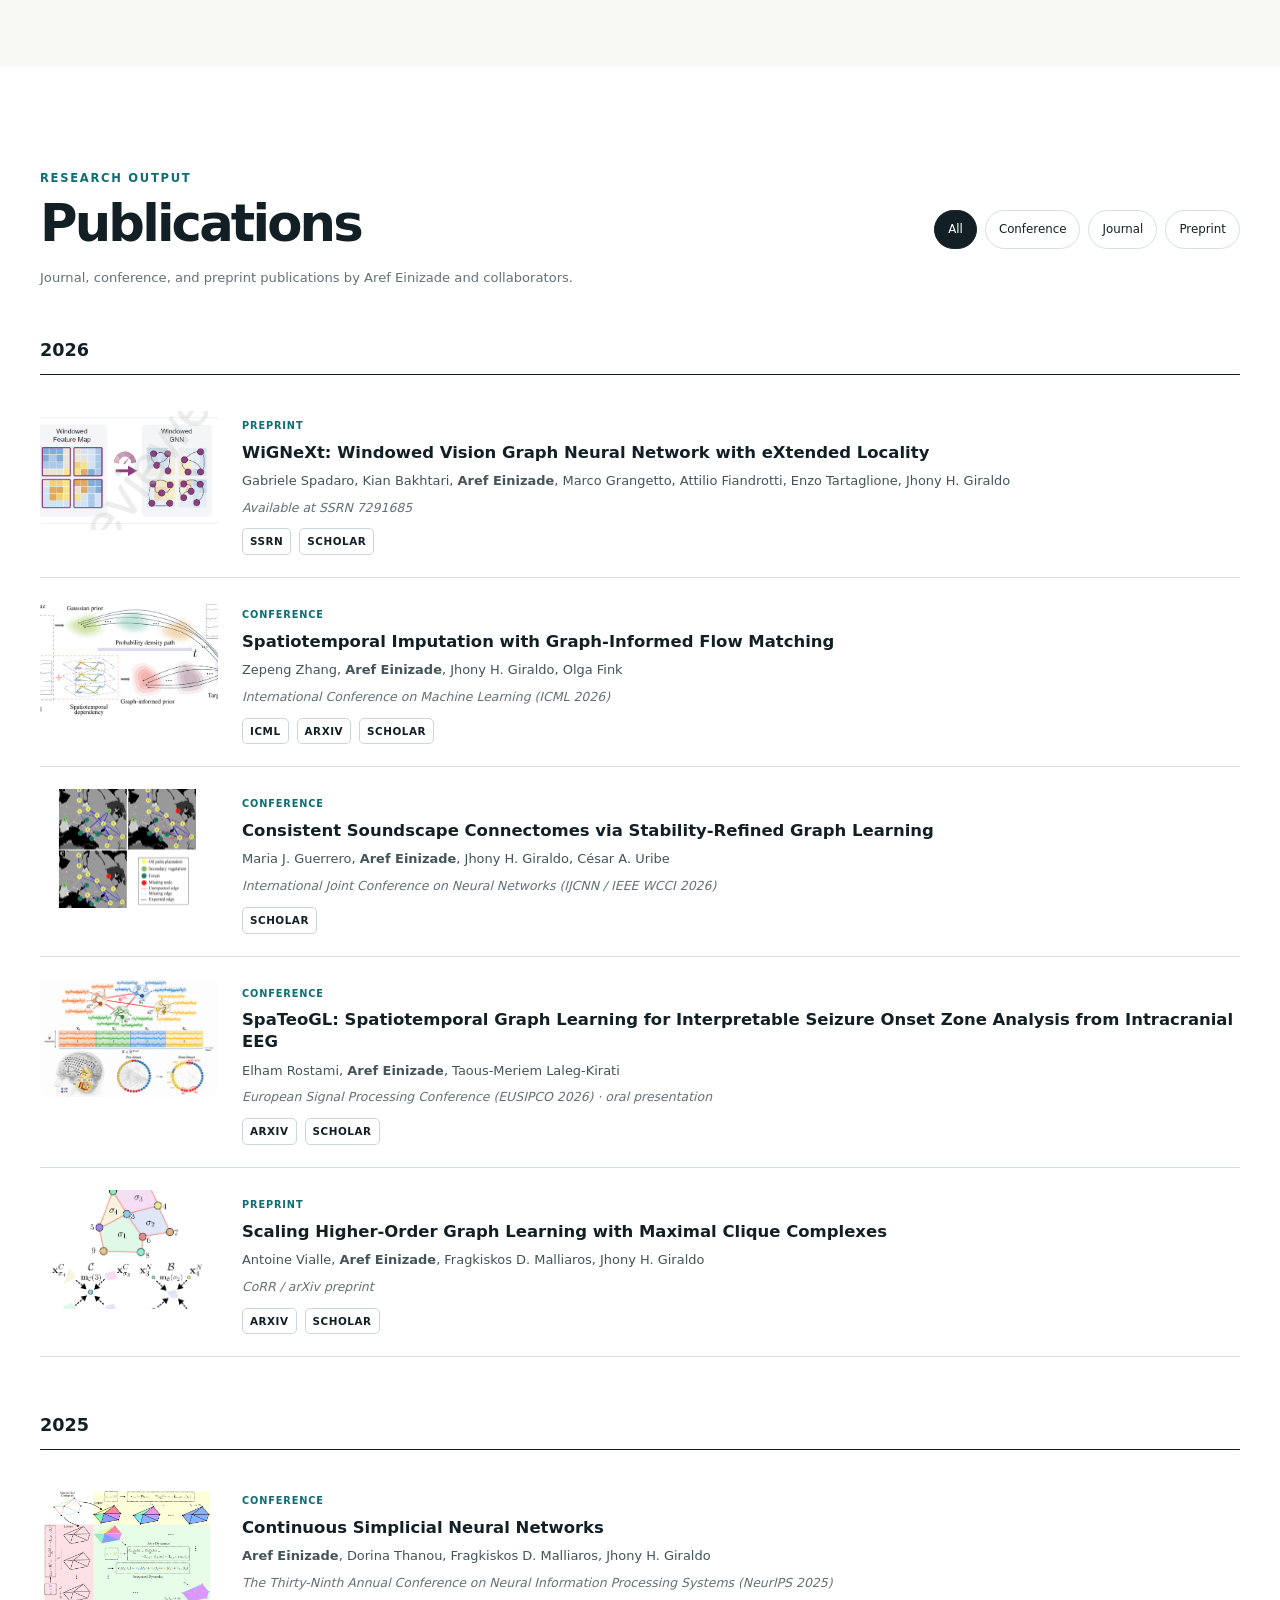
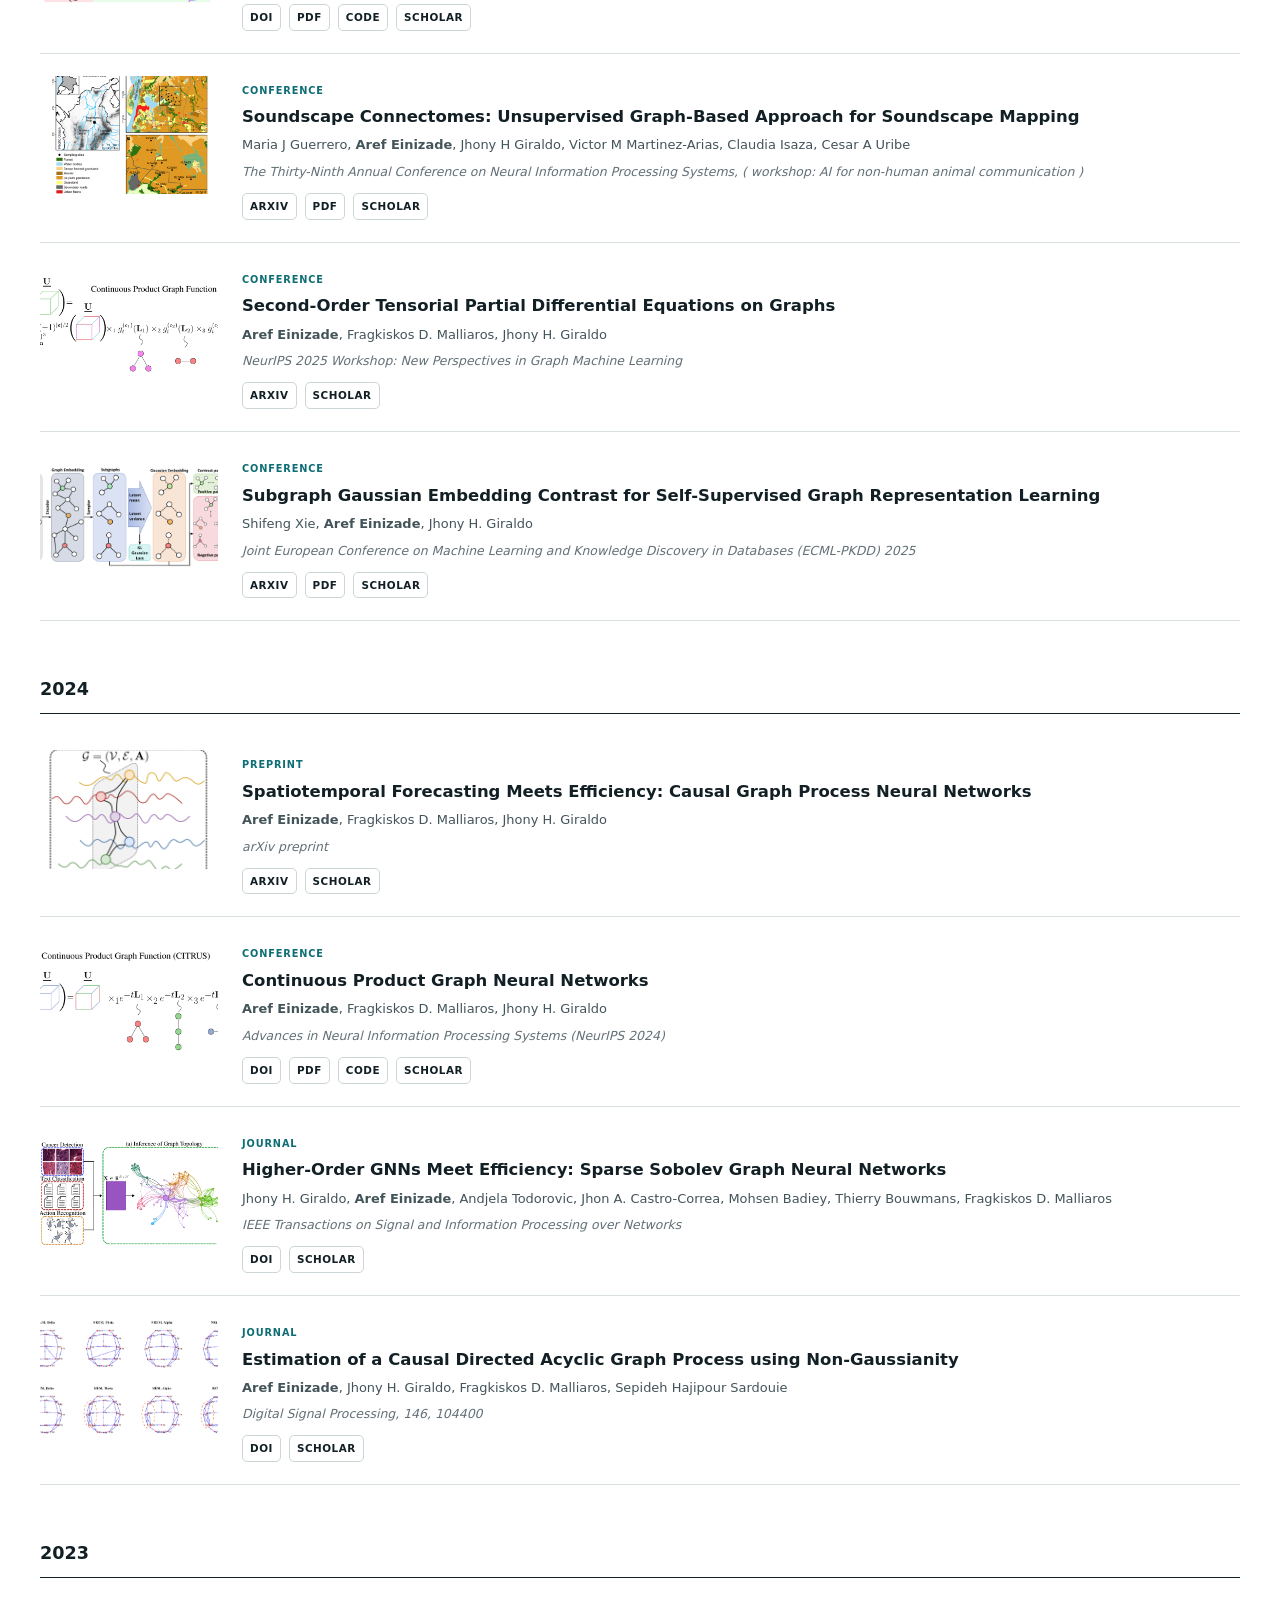
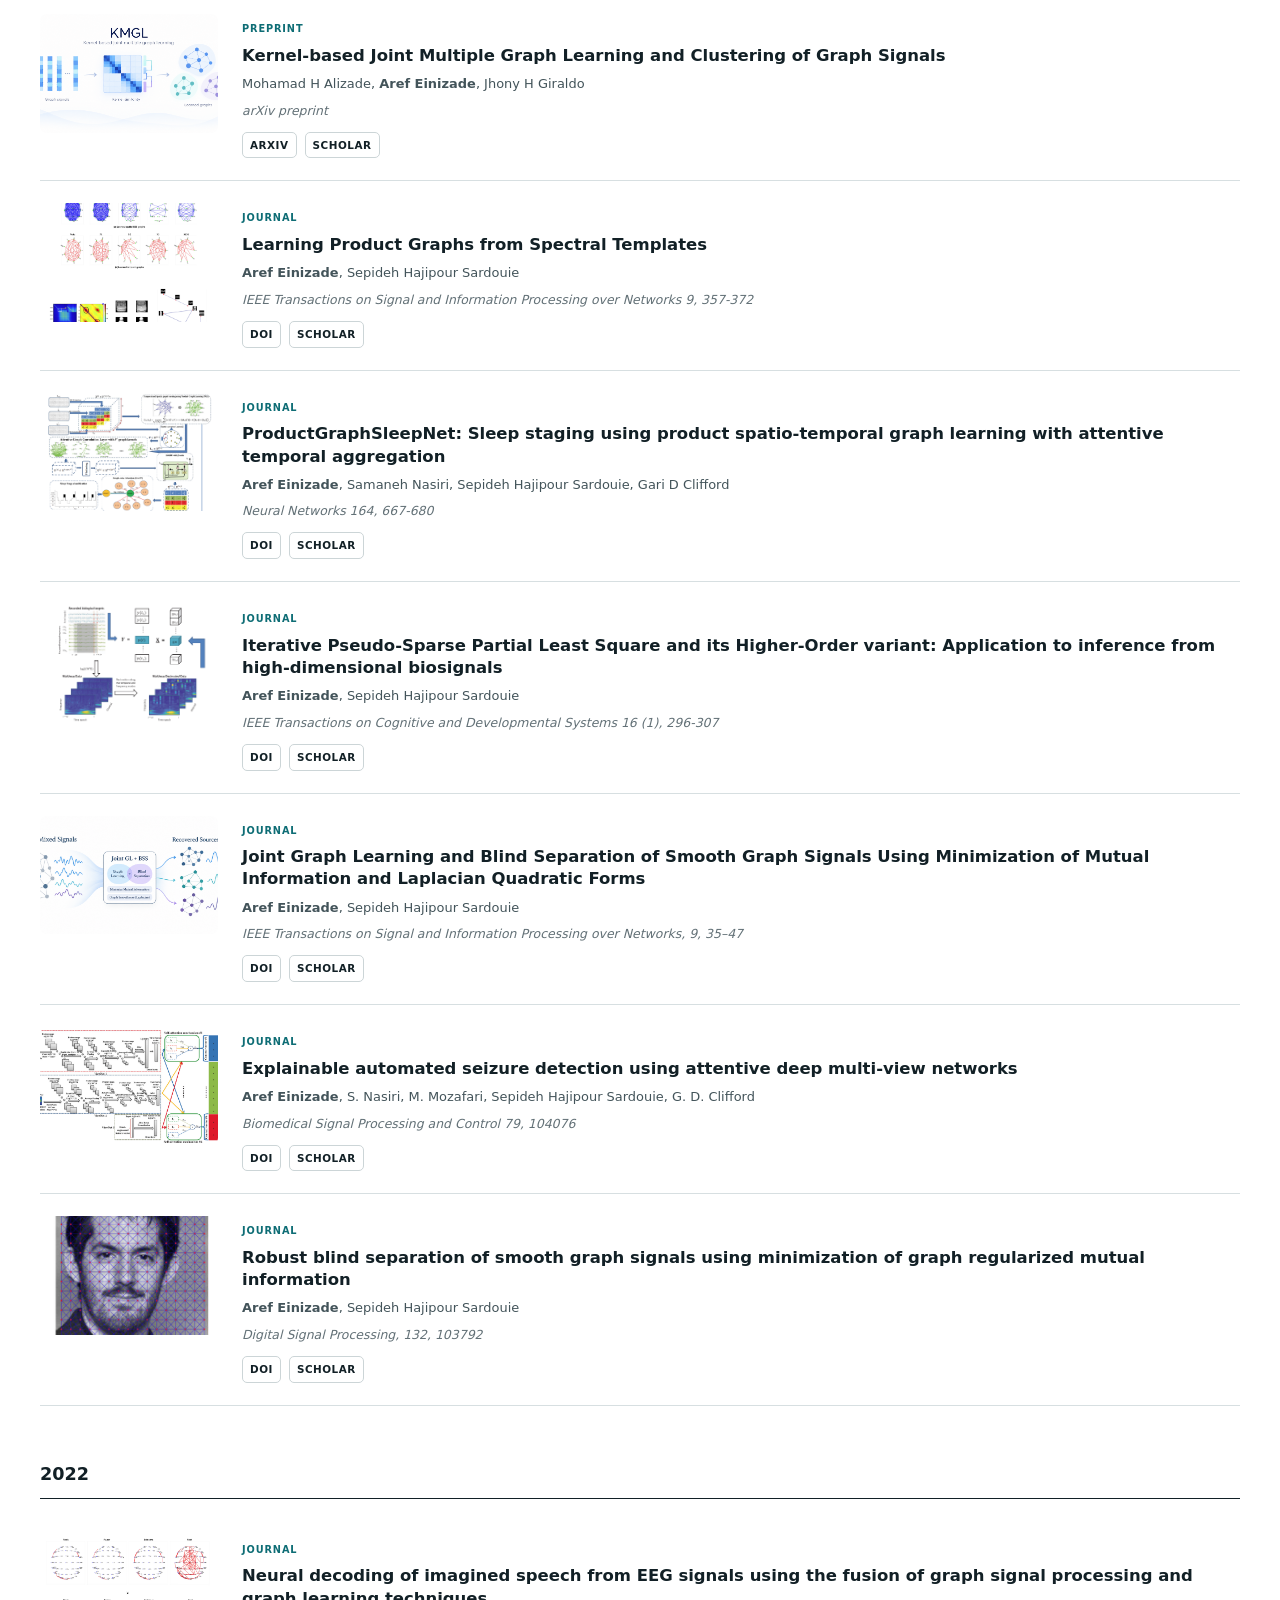
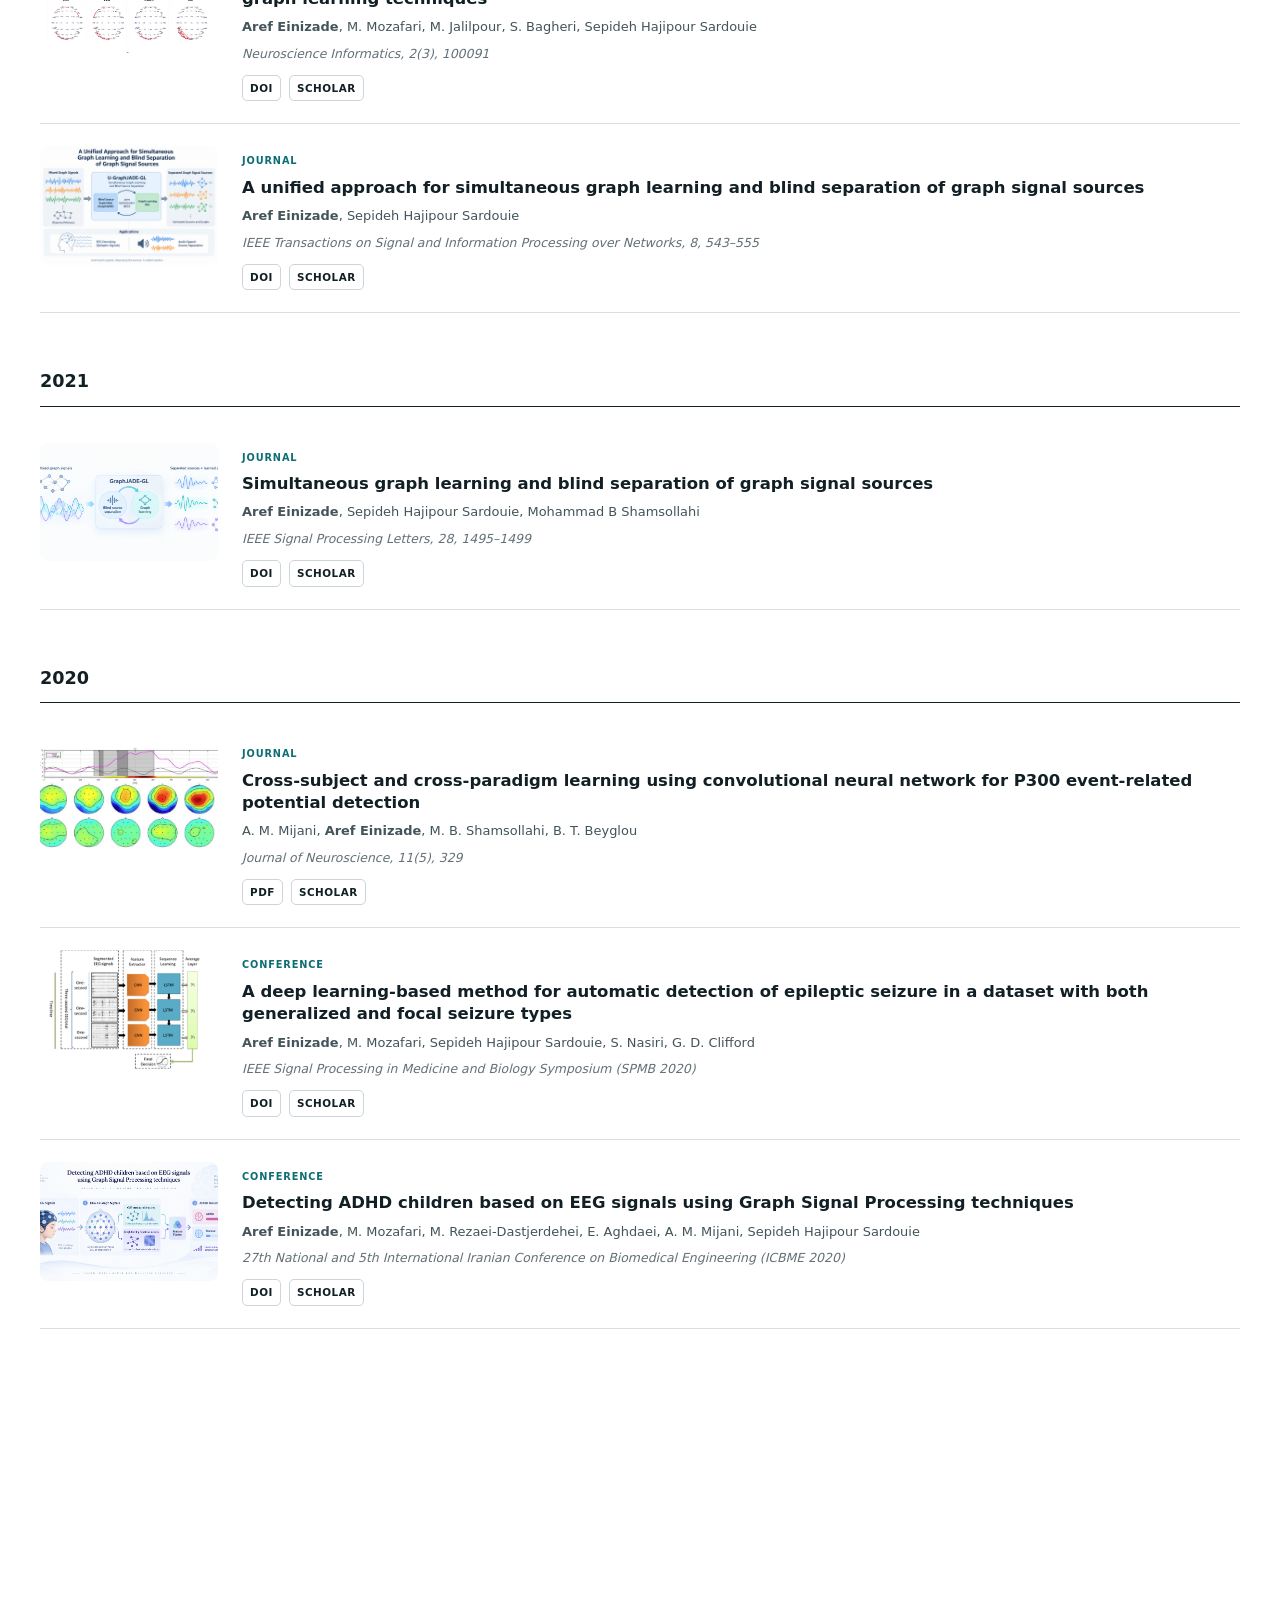
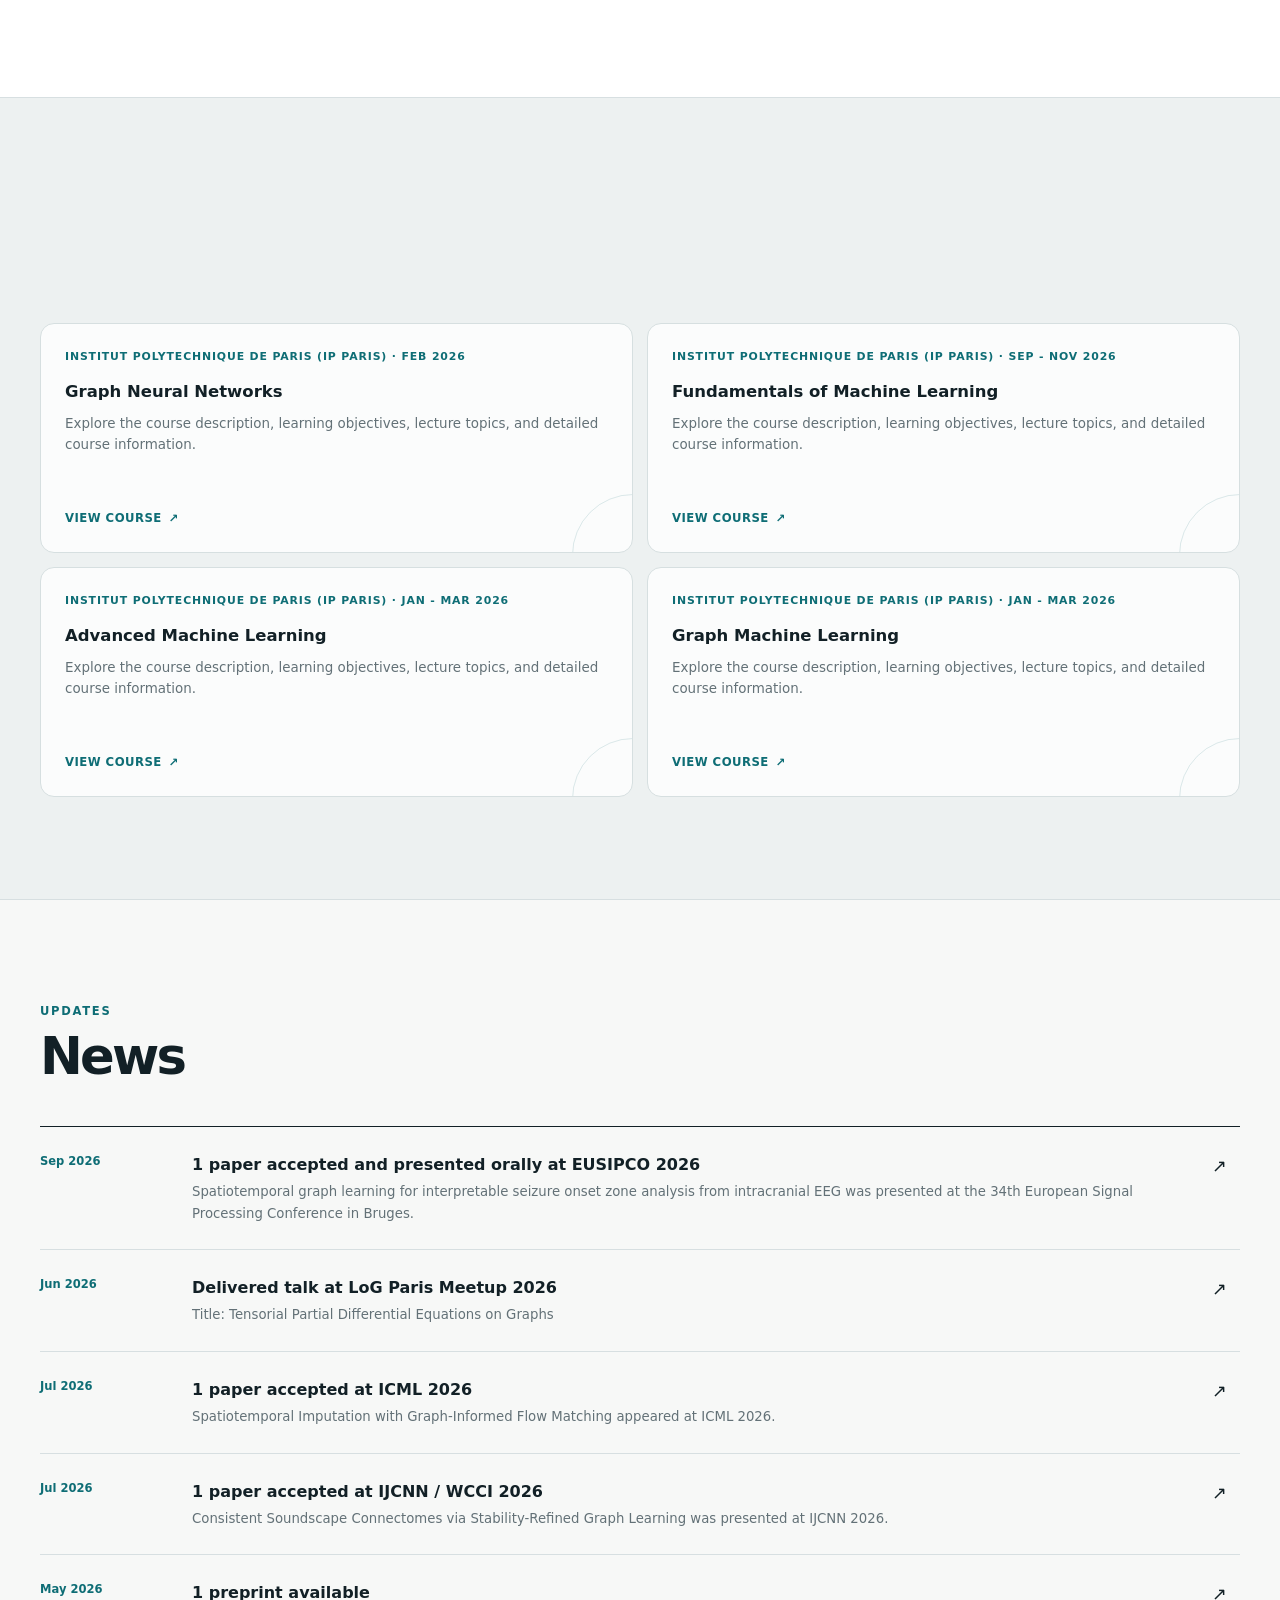
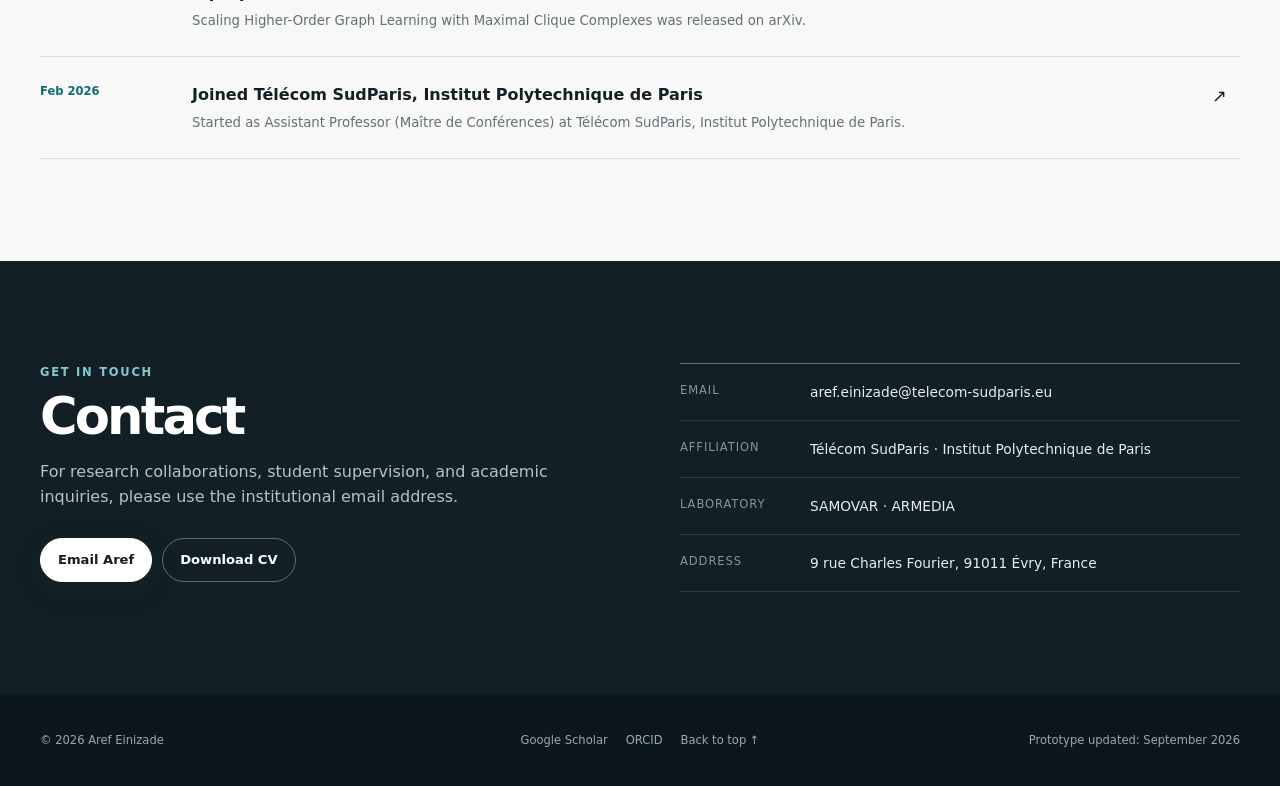
==== commit 7a75699e: "Add files via upload" ====
--- a/index.html
+++ b/index.html
@@ -1,723 +1,329 @@
-<!DOCTYPE html>
-<html>
-
-<head> 
-
-	<!-- Meta -->
-	<meta charset="UTF-8">
-	<meta name="viewport" content="width=device-width, initial-scale=1.0">
-	<meta http-equiv="X-UA-Compatible" content="ie=edge">
-
-	<!-- Title -->
-	<title>Aref Einizade</title>
-
-	<!-- CSS Plugins -->
-	<link rel="stylesheet" href="css/plugins/bootstrap.min.css">
-	<link rel="stylesheet" href="css/plugins/font-awesome.css">
-	<link rel="stylesheet" href="css/plugins/magnific-popup.css">
-	<link rel="stylesheet" href="css/plugins/simplebar.css">
-	<link rel="stylesheet" href="css/plugins/owl.carousel.min.css">
-	<link rel="stylesheet" href="css/plugins/owl.theme.default.min.css">
-	<link rel="stylesheet" href="css/plugins/jquery.animatedheadline.css">
-
-	<!-- CSS Base -->
-	<link rel="stylesheet" class="theme-st" href="css/style-dark.css">
-
-	<!-- Settings Style -->
-	<link rel="stylesheet" class="pos-nav" href="css/settings/left-nav.css">
-	<link rel="stylesheet" class="box-bd" href="css/settings/box/box.css">
-	<link rel="stylesheet" class="box-st" href="css/settings/box/circle.css">
-	<link rel="stylesheet" class="box-tl" href="css/settings/title/title.css">
-	<link rel="stylesheet" class="style-cl" href="css/settings/color/yellow-color.css">
-
-	<link rel="stylesheet" href="setting/style-demo.css">
-
-	<!-- Icon and Color -->
-	<link rel="shortcut icon" type="image/png" href="img/favicon.png">
-	<meta name="theme-color" content="#0e0f10">
-
-	<link rel="stylesheet" href="https://cdnjs.cloudflare.com/ajax/libs/font-awesome/4.7.0/css/font-awesome.min.css">
-	<link rel="stylesheet" href="https://fonts.googleapis.com/icon?family=Material+Icons">
+<!doctype html>
+<html lang="en">
+<head>
+  <meta charset="utf-8" />
+  <meta name="viewport" content="width=device-width, initial-scale=1" />
+  <meta name="description" content="Academic homepage of Aref Einizade — Graph Machine Learning, Graph Signal Processing, Generative Models, and Biomedical Applications." />
+  <meta name="theme-color" content="#f7f8f7" />
+  <title>Aref Einizade | Academic Homepage</title>
+  <link rel="stylesheet" href="assets/css/style.css" />
+  <link rel="stylesheet" href="assets/css/about-atlas.css" />
 </head>
-
 <body>
-
-	<!-- Preloader -->
-	<div id="preloader">
-		<div class="loading-area">
-			<div class="circle"></div>
-		</div>
-		<div class="left-side"></div>
-		<div class="right-side"></div>
-	</div>
-
-	<!-- Main Site -->
-	<div id="home">
-		<div id="about">
-			<div id="resume">
-				<div id="portfolio">
-					<div id="blog">
-						<div id="contact">
-
-							<div class="header-mobile">
-								<a class="header-toggle"><i class="fas fa-bars"></i></a>
-								<h2 style="margin-left: 135px;">Aref Einizade</h2>
-							</div>
-
-							<!-- Left Block -->
-							<nav class="header-main" data-simplebar>
-
-								<!-- Logo -->
-								<div class="logo">
-									<img src="img/logo.png"  style="width: 80px;" alt="">
-								</div>
-
-								<ul>
-									<li data-tooltip="Home" data-position="top">
-										<a href="#home" class="icon-h fas fa-house-damage"></a>
-									</li>
-									<li data-tooltip="About" data-position="top">
-										<a href="#about" class="icon-a fas fa-user-tie"></a>
-									</li>
-									<li data-tooltip="Resume" data-position="top">
-										<a href="#resume" class="icon-r fas fa-address-book"></a>
-									</li>
-									<li data-tooltip="Publications" data-position="top">
-										<a href="#portfolio" class="icon-p fas fa-briefcase"></a>
-									</li>
-									<li data-tooltip="Academic Activities" data-position="top">
-										<a href="#blog" class="icon-b fas fa-receipt"></a>
-									</li>
-									<li data-tooltip="Contact" data-position="bottom">
-										<a href="#contact" class="icon-c fas fa-envelope"></a>
-									</li>
-								</ul>
-
-								<!-- Sound wave -->
-								<!-- <a class="music-bg">
-									<div class="lines">
-										<span></span>
-										<span></span>
-										<span></span>
-										<span></span>
-										<span></span>
-										<span></span>
-									</div>
-									<p> صدا </p>
-								</a> -->
-							</nav>
-
-							<!-- Home Section -->
-							<div class="pt-home" style="background-image: url('img/home-bg.jpg')">
-
-								<!-- Background Line -->
-								<div class="bg-lines">
-									<div class="bg-line"></div>
-									<div class="bg-line"></div>
-									<div class="bg-line"></div>
-									<div class="bg-line"></div>
-									<div class="bg-line"></div>
-								</div>
-
-								<section>
-
-									<!-- Banner -->
-									<div class="banner">
-										<h1>Aref Einizade</h1>
-										<p class="cd-headline rotate-1">
-											<span class="cd-words-wrapper">
-												<b class="is-visible">Welcome to my website</b>
-												<b>If you are interested, contact me</b>
-											</span>
-										</p>
-									</div>
-
-								<!-- Language -->
-									<div class="lang">
-										<ul>
-											<!-- <li><a href="mailto:elhamrostami93@gmail.com" class="active">Designed By Elham Rostami</a></li> -->
-											<!-- <li><a href="#">انگلیسی</a></li> -->
-										</ul>
-									</div>
-
-									<!-- Social -->
-									<div class="social">
-										<ul>
-											<li><a href="https://www.researchgate.net/profile/Aref-Einizade" target="_blank"><i class="fab fa-researchgate" style="font-size:36px;"></i></a></li>
-											<li><a href="https://ir.linkedin.com/in/aref-einizade-4793b785" target="_blank"><i class="fa fa-linkedin-square" style="font-size:36px;"></i></a></li>
-											<li><a href="https://scholar.google.com/citations?user=ZEQyAaAAAAAJ&hl=en" target="_blank"><i class="material-icons" style="font-size:36px;">school</i></a></li>
-											</a></li>
-										</ul>
-									</div>
-								</section>
-							</div>
-
-							<!-- About Section -->
-							<div class="page pt-about" data-simplebar >
-								<section class="container " >
-
-									<!-- Section Title -->
-									<div class="header-page mt-70 mob-mt">
-										<h2>About me</h2>
-										<span></span>
-									</div>
-
-									<!-- Personal Info Start -->
-									<div class="row mt-100">
-
-										<!-- Information Block -->
-										<div class="col-lg-12 col-sm-12" style="direction: initial;">
-											<div class="info box-1">
-												<div class="row">
-													<div class="col-lg-3 col-sm-4">
-														<div class="photo">
-															<img alt="" src="img/aref3.jpg">
-														</div>
-													</div>
-													<div class="col-lg-9 col-sm-8" style="text-align: left;">
-														<h4>Aref Einizade</h4>
-<!-- 														<div class="loc">
-															<i class="fas fa-map-marked-alt"></i> Paris, French
-														</div> -->
-														<div style = "text-align: left;">
-															<p style="font-family: Arial, Helvetica, sans-serif;"> Assistant Professor at Telecom SudParis, Institut Polytechnique de Paris </a>. 
-															</p>
-															<p style="font-family: Arial, Helvetica, sans-serif;">Since Feb. 2026, I have started my career at <a style="color:yellow" href="https://www.telecom-sudparis.eu/en/", target="_blank">Telecom SudParis</a>, <a style="color:yellow" href="https://www.ip-paris.fr/en", target="_blank">Institut Polytechnique de Paris (IP-Paris)</a>. Before that, I have been a postdoctoral researcher (Nov. 2023–Jan. 2026) in the Multi-Media team at <a style="color:yellow" href="https://www.telecom-paris.fr/en/home", target="_blank">Télécom Paris, IP-Paris </a>, under the supervison of <a style="color:yellow" href="https://scholar.google.com/citations?user=iwzmGKwAAAAJ", target="_blank"> Dr. Jhony Giraldo </a> and <a style="color:yellow" href="https://scholar.google.com/citations?user=_7heOKcAAAAJ&hl=en", target="_blank"> Prof. Fragkiskos Malliaros </a>. My research lies at the intersection of graph machine learning (GML), graph signal processing (GSP), and graph neural networks (GNN), with a focus on theoretically grounded methods for multi-modal graphs and applications in biomedical data (especially brain signals), weather, and traffic forecasting. 
-															</p>
-															<p style="font-family: Arial, Helvetica, sans-serif;">I received my Ph.D. in Electrical Engineering from <a style="color:yellow" href="https://en.sharif.edu/", target="_blank">Sharif University of Technology </a> in February 2023, where I developed GSP and GML algorithms for unknown graph structures, primarily for biomedical applications, such as modeling the connections between different brain regions using graph analytics under the supervision of <a style="color:yellow" href="https://scholar.google.com/citations?user=jcH5o_IAAAAJ&hl=en", target="_blank"> Prof. Sepideh Hajipour Sardouie </a>. My recent work extends to generalized structures, such as simplicial complexes and hypergraphs and generative models with potential future applications in biomedical signals and images.
-															</p>
-														</div>
-													</div>
-													<div class="col-lg-12 col-sm-12 text-center">
-														<a target="_blank" href="img/CV_Aref_EINIZADE.pdf">
-													<button class="btn-st" style="font-family: Arial, Helvetica, sans-serif !important;">Resume</button>
-									</a>
-								</div>	
-									<!-- Service Row Start -->
-									<div class="row mt-80">
-
-										<!-- Header Block -->
-										<div class="col-md-12">
-											<div class="header-box mb-20">
-												<h3>Research Interests</h3>
-											</div>
-										</div>
-
-										<!-- Service Item -->
-										<div class="col-lg-3 col-sm-3">
-											<div class="service box-1 mb-10" style="height: 250px;">
-												<i class="fa fa-connectdevelop" style="font-size:48px;"></i>
-												<h4>Graph Machine Learning (GML)</h4>
-												<!-- <p>Lorem ipsum dolor sit amet consectetur adipisicing elit. In, quo!</p> -->
-											</div>
-										</div>
-
-										<!-- Service Item -->
-										<div class="col-lg-3 col-sm-3">
-											<div class="service box-1 mb-10" style="height: 250px;">
-												<i class="fas fa-brain" style="font-size:48px;"></i>
-												<h4>Graph Signal Processing (GSP)</h4>
-												<!-- <p>Lorem ipsum, dolor sit amet consectetur adipisicing elit. Hic, dolores!</p> -->
-											</div>
-										</div>
-
-										<!-- Service Item -->
-										<div class="col-lg-3 col-sm-3">
-											<div class="service box-1 mb-10" style="height: 250px;">
-												<i class="fa fa-database" style="font-size:48px;"></i>
-												<h4>Matrix and Tensor Decompositions</h4>
-												<!-- <p>Lorem ipsum dolor sit amet consectetur adipisicing elit. Tenetur deserunt</p> -->
-											</div>
-										</div>
-
-										<!-- Service Item -->
-										<div class="col-lg-3 col-sm-3">
-											<div class="service box-1 mb-10" style="height: 250px;">
-												<i class="fa fa-laptop" style="font-size:48px;"></i>
-												<h4>Machine Learning / Deep Learning algorithms</h4>
-												<!-- <p>Lorem ipsum dolor sit amet consectetur adipisicing elit. Tenetur deserunt</p> -->
-											</div>
-										</div>
-									<!-- Service Row Start -->
-<!-- Header Block -->
-									<div class="col-md-12">
-										<div class="header-box mb-20">
-											<h3>Awards  and  Honors</h3>
-										</div>
-									</div>
-
-										<div class="col-lg-12 col-sm-12" style="direction: initial;">
-											<div class="info box-1">
-												<div class="row">
-													<div class="col-lg-3 col-sm-4">
-														<img alt="" src="img/honor.png" style="max-width: 100%;">
-													</div>
-													<div class="col-lg-9 col-sm-8" style="text-align: left;">
-														<p style="font-family: Arial, Helvetica, sans-serif;">1. Winning the <a href="https://www.hi-paris.fr/" style="color: gold;"> HI! PARIS </a> postdoctoral fellowship 2023.
-														</p>
-														<p style="font-family: Arial, Helvetica, sans-serif;">2. Best Ph.D. Student, EE Department, <a href="https://en.sharif.ir/" style="color: gold;"> Sharif University of Technology</a>.
-														</p>
-														<p style="font-family: Arial, Helvetica, sans-serif;">3. Top %1 in Graduate (and Ph.D.) national entrance exam.
-														</p>
-														<p style="font-family: Arial, Helvetica, sans-serif;">4. Ranked 1st in Master of Science, Bioelectric Major, EE Department, <a href="https://en.sharif.ir/" style="color: gold;">Sharif University of Technology </a>.
-														</p>
-													</div>
-												</div>
-											</div>
-										</div>
-								</section>
-							</div>
-
-
-							<!-- Resume Section -->
-							<div class="page pt-resume" data-simplebar>
-								<section class="container">
-
-									<!-- Section Title -->
-									<div class="header-page mt-70 mob-mt">
-										<h2>Resume</h2>
-										<span></span>
-									</div>
-
-									<!-- Experience & Education Row Start -->
-									<div class="row mt-100" style="direction: initial;">
-
-
-										<!-- Education Column Start -->
-										<div class="col-lg-6 col-sm-12">
-
-											<!-- Header Block -->
-											<div class="header-box mb-50 mob-box-mt">
-												<h3>Research/Job Experience</h3>
-											</div>
-
-											<div class="experience box-2">
-
-												<div class="item" style="text-align: center; font-family: Arial, Helvetica, sans-serif;">
-													<div class="main">
-														<h4 style="direction: rtl;">Assistant Professor</h4>
-														<p><i class="text-align: left;"></i>Télécom Paris, Institut Polytechnique de Paris</p>
-														<p><i class="font-family: Arial, Helvetica, sans-serif; far fa-calendar-alt"></i> Feb 2026 - Now
-														</p>
-													</div>
-													<p style="/*! direction: rtl; */ font-family: Arial, Helvetica, sans-serif; text-align: left;"> <b style="color: #8a6306;;">Research Interests:</b> Graph Machine Learning (GML), Generative Models, Graph Signal Processing (GSP), Matrix and Tensor Decompositions, Biomedical Applications
-														</p>
-													<!-- <p style="/*! direction: rtl; */ font-family: Arial, Helvetica, sans-serif; text-align: left;">Lorem ipsum dolor sit amet consectetur, adipisicing elit. Labore quasi inventore harum? Aliquam, voluptatibus. Ad voluptatem ab nisi ipsa magnam!</p> -->
-												</div>									
-												<!-- Education Item -->
-												<div class="item" style="text-align: center; font-family: Arial, Helvetica, sans-serif;">
-													<div class="main">
-														<h4 style="direction: rtl;">Postdoctoral researcher</h4>
-														<p><i class="text-align: left;"></i> LTCI, Télécom Paris, Institut Polytechnique de Paris (IP-Paris), France.</p>
-														<p><i class="font-family: Arial, Helvetica, sans-serif; far fa-calendar-alt"></i> Oct 2023 - Jan 2026
-														</p>
-													</div>
-													<p style="/*! direction: rtl; */ font-family: Arial, Helvetica, sans-serif; text-align: left;"> <b style="color: #8a6306;;">Topic:</b> Learning Multi-domain Graphs from Data via Graph Machine Learning.
-														</p>
-													<!-- <p style="/*! direction: rtl; */ font-family: Arial, Helvetica, sans-serif; text-align: left;">Lorem ipsum dolor sit amet consectetur, adipisicing elit. Labore quasi inventore harum? Aliquam, voluptatibus. Ad voluptatem ab nisi ipsa magnam!</p> -->
-												</div>
-
-												<div class="item" style="text-align: center; font-family: Arial, Helvetica, sans-serif;">
-													<div class="main">
-														<h4 style="direction: rtl;"> Teacher Assistant (TA)</h4>
-														<p><i class="text-align: left;"></i>LTCI, Télécom Paris, Institut Polytechnique de Paris (IP-Paris), France.</p>
-														<p><i class="font-family: Arial, Helvetica, sans-serif; far fa-calendar-alt"></i> Jun 2024
-														</p>
-													</div>
-													<p style="/*! direction: rtl; */ font-family: Arial, Helvetica, sans-serif; text-align: left;">the Source separation and Non-negative Matrix Factorization labs.</p>
-												</div>
-												
-												<div class="item" style="text-align: center; font-family: Arial, Helvetica, sans-serif;">
-													<div class="main">
-														<h4 style="direction: rtl;">Co-Supervision of several B.Sc. students at Electrical Engineering </h4>
-														<p><i class="text-align: left;"></i>Sharif University of Technology, Tehran, Iran </p>
-														<p><i class="font-family: Arial, Helvetica, sans-serif; far fa-calendar-alt"></i> Sep 2022 - Present
-														</p>
-													</div>
-<!-- 													<p style="/*! direction: rtl; */ font-family: Arial, Helvetica, sans-serif; text-align: left;">Lorem ipsum dolor sit amet consectetur, adipisicing elit. Labore quasi inventore harum? Aliquam, voluptatibus. Ad voluptatem ab nisi ipsa magnam!</p> -->
-												</div>
-
-												<!-- Education Item -->
-												<div class="item" style="text-align: center; font-family: Arial, Helvetica, sans-serif;">
-													<div class="main">
-														<h4 style="direction: rtl;">Teacher Assistant (TA) in selected courses</h4>
-														<p><i class="text-align: left;"></i>Sharif University of Technology, Tehran, Iran </p>
-														<p><i class="font-family: Arial, Helvetica, sans-serif; far fa-calendar-alt"></i> Oct 2017 - Sep 2022
-														</p>
-													</div>
-													<p style="/*! direction: rtl; */ font-family: Arial, Helvetica, sans-serif; text-align: left;">Deep Learning, Computer Vision, Tensor Decompositions in Signal Processing, EEG Signal Processing, Medical Image Processing, Medical Image Systems, Biomedical Signal and Image Processing Lab</p>
-												</div>
-
-												<!-- Education Item -->
-												<div class="item" style="text-align: center; font-family: Arial, Helvetica, sans-serif;">
-													<div class="main">
-														<h4 style="direction: rtl;">EEG signal processing presentation at Sharif Neuroscience Symposium</h4>
-														<p><i class="text-align: left;"></i>Sharif University of Technology, Tehran, Iran </p>
-														<p><i class="font-family: Arial, Helvetica, sans-serif; far fa-calendar-alt"></i> Jan 2020 - Feb 2020
-														</p>
-													</div>
-<!-- 													<p style="/*! direction: rtl; */ font-family: Arial, Helvetica, sans-serif; text-align: left;">Lorem ipsum dolor sit amet consectetur, adipisicing elit. Labore quasi inventore harum? Aliquam, voluptatibus. Ad voluptatem ab nisi ipsa magnam!</p> -->
-												</div>
-											</div>
-										</div>
-
-
-																					<!-- Experience Column Start -->
-										<div class="col-lg-6 col-sm-12">
-
-											<!-- Header Block -->
-											<div class="header-box mb-50">
-												<h3>Education</h3>
-											</div>
-
-											<div class="experience box-1">
-
-												<!-- Experience Item -->
-												<div class="item" style="text-align: center; font-family: Arial, Helvetica, sans-serif;">
-													<div class="main">
-														<h4 style="direction: rtl;">Doctor of Philosophy in Electrical Engineering </h4>
-														<p><i class="text-align: left;"></i>Sharif University of Technology, Tehran, Iran </p>
-														<p><i class="font-family: Arial, Helvetica, sans-serif; far fa-calendar-alt"></i> Oct 2018 - July 2023</p>
-													</div>
-													<p style="/*! direction: rtl; */ font-family: Arial, Helvetica, sans-serif; text-align: left;"> <b style="color: #8a6306;;">Thesis:</b> Subspace Identiﬁcation and Graph Learning of Graph Signals: Application in Brain Signal Processing.
-													</p>
-													<br><br>
-												</div>
-												<br>
-
-												<!-- Education Item -->
-												<div class="item" style="text-align: center; font-family: Arial, Helvetica, sans-serif;">
-													<div class="main">
-														<h4 style="direction: rtl;">Master of Science in Electrical Engineering </h4>
-														<p><i class="text-align: left;"></i>Sharif University of Technology, Tehran, Iran </p>
-														<p><i class="font-family: Arial, Helvetica, sans-serif; far fa-calendar-alt"></i> Oct 2016 - Sep 2018</p>
-													</div>
-													<p style="/*! direction: rtl; */ font-family: Arial, Helvetica, sans-serif; text-align: left;"><b style="color: #8a6306;;">Thesis:</b> Iterative Pseudo Sparse Partial Least Square and its Higher-Order variant: Application to inference from high-dimensional biosignals.</p>
-													<br><br>
-												</div>
-												<br>
-
-												<!-- Education Item -->
-												<div class="item" style="text-align: center; font-family: Arial, Helvetica, sans-serif;">
-													<div class="main">
-														<h4 style="direction: rtl;">Bachelor of Science in Electrical Engineering-Digital Systems</h4>
-														<p><i class="text-align: left;"></i>Sharif University of Technology, Tehran, Iran </p>
-														<p><i class="font-family: Arial, Helvetica, sans-serif; far fa-calendar-alt"></i> Oct 2011 - Sep 2015</p>
-													</div>
-													<p style="/*! direction: rtl; */ font-family: Arial, Helvetica, sans-serif; text-align: left;"><b style="color: #8a6306;">Thesis:</b> Designing an application on android framework with JAVA that helps users control or manage electronic devices, and also implementation of it on AVR microcontroller and Bluetooth module using C++ in CodeVision.
-													</p>
-													<br><br>
-												</div>
-												
-											</div>
-										</div>
-
-										<!-- </div> -->
-									</div>
-								</section>
-							</div>
-
-								
-									
-							<!-- Portfolio Section -->
-							<div class="page pt-portfolio" data-simplebar>
-								<section class="container" style="direction: initial;">
-
-									<!-- Section Title -->
-									<div class="header-page mt-70 mob-mt">
-										<h2>Publications</h2>
-										<span></span>
-									</div>
-
-									<!-- Portfolio Filter Row Start -->
-									<div class="row mt-100">
-										<div class="col-lg-12 col-sm-12 portfolio-filter">
-											<ul>
-												<li class="active" data-filter=".Journal">Journal Papers</li>
-												<li data-filter=".Conference">Conference Papers</li>
-												<li data-filter=".Preprints">Pre-prints</li>
-											</ul>
-										</div>
-									</div>
-									<div class="row mt-100 portfolio-items">
-										<!-- Portfolio Item Row Start -->
-										<div class="col-lg-12 col-sm-12 Journal" style="direction: initial;">
-											<div class="info box-1">
-												<div class="row">
-													<div class="item col-lg-12 col-sm-12" style="text-align: left;">
-														<p style="font-family: Arial, Helvetica, sans-serif;"><h4>Journal Papers</h4></p> 
-														<a href="https://ieeexplore.ieee.org/document/10758782/" target="_blank"><p style="font-family: Arial, Helvetica, sans-serif;"><b>1.</b> <span style="color:rgb(229, 239, 83);"> Giraldo, J. H., Einizade, A., Todorovic, A., Castro-Correa, J. A., Badiey, M., Bouwmans, T., & Malliaros, F. D. (2024). </span><b>“Higher-Order GNNs Meet Efficiency: Sparse Sobolev Graph Neural Networks”</b>, <span style="color:rgb(229, 239, 83);"> IEEE Transactions on Signal and Information Processing over Networks.</span> 
-														</p></a>
-														<a href="http://dx.doi.org/10.1016/j.dsp.2024.104400" target="_blank"><p style="font-family: Arial, Helvetica, sans-serif;"><b>2.</b> <span style="color:rgb(229, 239, 83);"> Einizade, A., Giraldo, J. H., Malliaros, F. D., Sardouie, S. H. (2024). </span><b>“Estimation of a Causal Directed Acyclic Graph Process using Non-Gaussianity”</b>, <span style="color:rgb(229, 239, 83);"> Digital Signal Processing.</span> 
-														</p></a>
-														<a href="http://dx.doi.org/10.1016/j.neunet.2023.05.016" target="_blank"><p style="font-family: Arial, Helvetica, sans-serif;"><b>3.</b> <span style="color:rgb(229, 239, 83);"> Einizade, A., Nasiri, S., Sardouie, S. H., Clifford, G. D. (2023). </span><b>“ProductGraphSleepNet: Sleep staging using product spatio-temporal graph learning with attentive temporal aggregation.”</b>, <span style="color:rgb(229, 239, 83);"> Neural Networks.</span> 
-														</p></a>
-														<a href="http://dx.doi.org/10.1109/TSIPN.2023.3279513" target="_blank"><p style="font-family: Arial, Helvetica, sans-serif;"><b>4.</b> <span style="color:rgb(229, 239, 83);"> Einizade, A., Sardouie, S. H. (2023). </span><b>“Learning product graphs from spectral templates.”</b>, <span style="color:rgb(229, 239, 83);"> IEEE Transactions on Signal and Information Processing over Networks. </span> 
-														</p></a>
-														<a href="https://doi.org/10.1109/TCDS.2023.3267010" target="_blank"><p style="font-family: Arial, Helvetica, sans-serif;"><b>5.</b> <span style="color:rgb(229, 239, 83);"> Einizade, A., Sardouie, S. H. (2023). </span><b>“Iterative Pseudo-Sparse Partial Least Square and its Higher-Order variant: Application to inference from high-dimensional biosignals.”</b>, <span style="color:rgb(229, 239, 83);"> IEEE Transactions on Cognitive and Developmental Systems. </span> 
-														</p></a>
-														<a href="https://doi.org/10.1109/TSIPN.2023.3240893" target="_blank"><p style="font-family: Arial, Helvetica, sans-serif;"><b>6.</b> <span style="color:rgb(229, 239, 83);"> Einizade, A., Sardouie, S. H. (2023). </span><b>“Joint Graph Learning and Blind Separation of Smooth Graph Signals Using Minimization of Mutual Information and Laplacian Quadratic Forms.”</b>, <span style="color:rgb(229, 239, 83);"> IEEE Transactions on Signal and Information Processing over Networks, 9, 35-47. </span> 
-														</p></a>
-														<a href="https://doi.org/10.1016/j.bspc.2022.104076" target="_blank"><p style="font-family: Arial, Helvetica, sans-serif;"><b>7.</b> <span style="color:rgb(229, 239, 83);"> Einizade, A., Nasiri, S., Mozafari, M., Sardouie, S. H., Clifford, G. D. (2023). </span><b>“Explainable automated seizure detection using attentive deep multi-view networks.”</b>, <span style="color:rgb(229, 239, 83);"> Biomedical Signal Processing and Control, 79, 104076. </span> 
-														</p></a>
-														<a href="https://doi.org/10.1016/j.dsp.2022.103792" target="_blank"><p style="font-family: Arial, Helvetica, sans-serif;"><b>8.</b> <span style="color:rgb(229, 239, 83);"> Einizade, A., Sardouie, S. H. (2022). </span><b>“Robust blind separation of smooth graph signals using minimization of graph regularized mutual information.”</b>, <span style="color:rgb(229, 239, 83);"> Digital Signal Processing, 132, 103792. </span> 
-														</p></a>
-														<a href="https://doi.org/10.1016/j.neuri.2022.100091" target="_blank"><p style="font-family: Arial, Helvetica, sans-serif;"><b>9.</b> <span style="color:rgb(229, 239, 83);"> Einizade, A., Mozafari, M., Jalilpour, S., Bagheri, S., Sardouie, S. H. (2022). </span><b>“Neural decoding of imagined speech from EEG signals using the fusion of graph signal processing and graph learning techniques.”</b>, <span style="color:rgb(229, 239, 83);"> Neuroscience Informatics, 2(3), 100091. </span> 
-														</p></a>
-														<a href="https://doi.org/10.1109/TSIPN.2022.3183498" target="_blank"><p style="font-family: Arial, Helvetica, sans-serif;"><b>10.</b> <span style="color:rgb(229, 239, 83);"> Einizade, A., Sardouie, S. H. (2022). </span><b>“A uniﬁed approach for simultaneous graph learning and blind separation of graph signal sources.”</b>, <span style="color:rgb(229, 239, 83);"> IEEE Transactions on Signal and Information Processing over Networks, 8, 543-555. </span> 
-														</p></a>
-														<a href="https://doi.org/10.1109/LSP.2021.3093872" target="_blank"><p style="font-family: Arial, Helvetica, sans-serif;"><b>11.</b> <span style="color:rgb(229, 239, 83);"> Einizade, A., Sardouie, S. H., Shamsollahi, M. B. (2021). </span><b>“Simultaneous graph learning and blind separation of graph signal sources.”</b>, <span style="color:rgb(229, 239, 83);"> IEEE Signal Processing Letters, 28, 1495-1499. </span> 
-														</p></a>
-														<a href="https://www.researchgate.net/profile/Amirmohammad-Mijani/publication/344044325_Cross-Subject_and_Cross-Paradigm_learning_using_Convolutional_Neural_Network_for_P300_Event-Related_Potential_Detection/links/5f4f880392851c250b891395/Cross-Subject-and-Cross-Paradigm-learning-using-Convolutional-Neural-Network-for-P300-Event-Related-Potential-Detection.pdf" target="_blank"><p style="font-family: Arial, Helvetica, sans-serif;"><b>12.</b> <span style="color:rgb(229, 239, 83);"> Mijani, A. M., Einizade, A., Shamsollahi, M. B., Beyglou, B. T. (2020). </span><b>“Cross-subject and crossparadigmlearning using convolutional neural network for P300 event-related potential detection.”</b>, <span style="color:rgb(229, 239, 83);"> J Neurol Neurosci, 11(5), 329.</span>
-														</p></a>
-														<a href="http://www.ijbme.org/article_44750.html?lang=en" target="_blank"><p style="font-family: Arial, Helvetica, sans-serif;"><b>13.</b> <span style="color:rgb(229, 239, 83);"> Einizade, A., Hajipour Sardouie, S. (2020). </span><b>“Sparsiﬁcation of the PLS Regression Algorithm using L2-Norm of Weighted Coeﬃcients: Application in Emotion Recognition.”</b>, <span style="color:rgb(229, 239, 83);"> Iranian Journal of Biomedical Engineering, 14(3), 221-233. </span> 
-														</p></a>
-														
-													</div>
-												</div>
-											</div>
-										</div>
-										<!-- Portfolio Item Row Start -->
-										<div class="col-lg-12 col-sm-12 Conference" style="direction: initial;">
-											<div class="info box-1">
-												<div class="row">
-													<div class="item col-lg-12 col-sm-12" style="text-align: left;">
-														<p style="font-family: Arial, Helvetica, sans-serif;"><h4>Conference Papers</h4></p>
-														<a href="https://openreview.net/forum?id=fPPfFMVTZo" target="_blank"><p style="font-family: Arial, Helvetica, sans-serif;"><b>1.</b> <span style="color:rgb(229, 239, 83);"> Einizade, A., Dorina Thanou, Malliaros, F. D., Giraldo, J. H. (2025). </span><b>“Continuous Simplicial Neural Networks.”</b>, <span style="color:rgb(229, 239, 83);"> The Thirty-ninth Annual Conference on Neural Information Processing Systems (NeurIPS).</span>					 
-														</p></a>
-														<a href="https://arxiv.org/pdf/2509.02015?" target="_blank"><p style="font-family: Arial, Helvetica, sans-serif;"><b>2.</b> <span style="color:rgb(229, 239, 83);"> Einizade, A., Malliaros, F. D., Giraldo, J. H. (2025). </span><b> “Second-Order Tensorial Partial Differential Equations on Graphs.”</b>, <span style="color:rgb(229, 239, 83);"> NeurIPS Workshop: New Perspectives in Graph Machine Learning.</span>					 
-														</p></a>
-														<a href="https://link.springer.com/chapter/10.1007/978-3-032-06106-5_25" target="_blank"><p style="font-family: Arial, Helvetica, sans-serif;"><b>3.</b> <span style="color:rgb(229, 239, 83);"> Xie, Sh., Einizade, A. and Giraldo, J. H. (2025). </span><b> “Subgraph Gaussian Embedding Contrast for Self-Supervised Graph Representation Learning.”</b>, <span style="color:rgb(229, 239, 83);"> Joint European Conference on Machine Learning and Knowledge Disovery in Databases (ECML-PKDD).</span>					 
-														</p></a>
-														<a href="https://openreview.net/forum?id=XRNN9i1xpi&referrer=%5Bthe%20profile%20of%20Aref%20Einizade%5D(%2Fprofile%3Fid%3D~Aref_Einizade1)" target="_blank"><p style="font-family: Arial, Helvetica, sans-serif;"><b>4.</b> <span style="color:rgb(229, 239, 83);"> Einizade, A., Malliaros, F. D., & Giraldo, J. H. (2024). </span><b>“Continuous Product Graph Neural Networks.”</b>, <span style="color:rgb(229, 239, 83);">The Thirty-eighth Annual Conference on Neural Information Processing Systems (NeurIPS). </span>					 
-														</p></a>
-														<a href="https://doi.org/10.1109/SPMB50085.2020.9353629" target="_blank"><p style="font-family: Arial, Helvetica, sans-serif;"><b>5.</b> <span style="color:rgb(229, 239, 83);"> Einizade, A., Mozafari, M., Sardouie, S. H., Nasiri, S., Cliﬀord, G. (2020, December). </span><b>“A deep learningbased method for automatic detection of epileptic seizure in a dataset with both generalized and focal seizure types.”</b>, <span style="color:rgb(229, 239, 83);">In 2020 IEEE Signal Processing in Medicine and Biology Symposium (SPMB) (pp. 1-6). IEEE. </span>					 
-														</p></a>
-														<a href="https://doi.org/10.1109/ICBME51989.2020.9319456" target="_blank"><p style="font-family: Arial, Helvetica, sans-serif;"><b>6.</b> <span style="color:rgb(229, 239, 83);"> Einizade, A., Mozafari, M., Rezaei-Dastjerdehei, M., Aghdaei, E., Mijani, A. M., & Sardouie, S. H. (2020, November). </span><b>“Detecting ADHD children based on EEG signals using Graph Signal Processing techniques.”</b>, <span style="color:rgb(229, 239, 83);">In 2020 27th National and 5th International Iranian Conference on Biomedical Engineering (ICBME) (pp. 264-270). IEEE.</span>
-														</p></a>
-													</div>
-												</div>
-											</div>
-										</div>
-										<!-- Portfolio Item Row Start -->
-										<div class="col-lg-12 col-sm-12 Preprints" style="direction: initial;">
-											<div class="info box-1">
-												<div class="row">
-													<div class="item col-lg-12 col-sm-12" style="text-align: left;">
-														<p style="font-family: Arial, Helvetica, sans-serif;"><h4>Pre-prints</h4></p>
-														<a href="https://arxiv.org/abs/2405.18879" target="_blank"><p style="font-family: Arial, Helvetica, sans-serif;"><b>1.</b> <span style="color:rgb(229, 239, 83);"> Einizade, A., Malliaros, F. D., & Giraldo, J. H. (2024). </span><b>“Spatiotemporal Forecasting Meets Efficiency: Causal Graph Process Neural Networks.”</b>, <span style="color:rgb(229, 239, 83);"> Under Review at IEEE TNNLS.</span></p></a>
-														<a href="https://arxiv.org/abs/2310.19005" target="_blank"><p style="font-family: Arial, Helvetica, sans-serif;"><b>2.</b> <span style="color:rgb(229, 239, 83);"> Alizade, M. H., Einizade, A., & Giraldo, J. H. (2023). </span><b>“Kernel-based Joint Multiple Graph Learning and Clustering of Graph Signals.”</b>, <span style="color:rgb(229, 239, 83);">arXiv e-prints, arXiv-2310.</span></p></a>
-													</div>
-												</div>
-											</div>
-										</div>
-									</div>
-							    </section>
-							</div>
-
-							<!-- Portfolio Section -->
-							<div class="page pt-blog" data-simplebar>
-								<section class="container" style="direction: initial;">
-
-									<!-- Section Title -->
-									<div class="header-page mt-70 mob-mt">
-										<h2>Academic Activities</h2>
-										<span></span>
-									</div>
-
-									<!-- Portfolio Filter Row Start -->
-									<div class="row mt-100">
-										<div class="col-lg-12 col-sm-12 portfolio-filter">
-											<ul>
-												<li class="active" data-filter=".SA">Supervising Activities</li>
-												<li data-filter=".TA">Teaching Activities</li>
-												<li data-filter=".IR">Invited Reviewer</li>
-											</ul>
-										</div>
-									</div>
-									<div class="row mt-100 portfolio-items">
-										<!-- Portfolio Item Row Start -->
-										<div class="col-lg-12 col-sm-12 SA" style="direction: initial;">
-											<div class="info box-1">
-												<div class="row">
-													<div class="item col-lg-12 col-sm-12" style="text-align: left;">
-														<p style="font-family: Arial, Helvetica, sans-serif;"><h4>Supervising Activities</h4></p> 
-														<a href="#"><p style="font-family: Arial, Helvetica, sans-serif;"><b>1.</b> <span style="color:rgb(229, 239, 83);">Omid Rostamabadi and Alireza Raﬁee Sardoee, Bachelor Student at Sharif University of Technology. </span> <b>“Developing Large Scale Graph Learning Approach to Learn the Functional Brain Connectivity”.</b> 
-														</p></a>
-														<a href="#"><p style="font-family: Arial, Helvetica, sans-serif;"><b>2.</b> <span style="color:rgb(229, 239, 83);">Yasamin Medghalchi, Bachelor Student at Sharif University of Technology. </span> <b>“Combining Support Matrix Machines and Graph Learning Approaches to Improve the classiﬁcation of EEG signals”.</b>
-														</p></a>
-													</div>
-												</div>
-											</div>
-										</div>
-										<!-- Portfolio Item Row Start -->
-										<div class="col-lg-12 col-sm-12 TA" style="direction: initial;">
-											<div class="info box-1">
-												<div class="row">
-													<div class="item col-lg-12 col-sm-12" style="text-align: left;">
-														<p style="font-family: Arial, Helvetica, sans-serif;"><h4>Teaching Activities</h4></p>
-														<a href="#" target=_top><p style="font-family: Arial, Helvetica, sans-serif;"><b>1.</b> <span style="color:rgb(229, 239, 83);">• Teacher Assistant (TA) in </span><b> the Source separation and Non-negative Matrix Factorization labs at Télécom Paris, Institut Polytechnique de Paris (IP-Paris).</b>
-														</p></a>
-														<a href="#" target=_top><p style="font-family: Arial, Helvetica, sans-serif;"><b>2.</b> <span style="color:rgb(229, 239, 83);">Teacher Assistant (TA) in selected courses: </span><b>Deep Learning, Computer Vision, Tensor Decompositions in Signal Processing, EEG Signal Processing, Medical Image Processing, Medical Image Systems, Biomedical Signal and Image Processing Lab.</b>
-														</p></a>
-														<a href="#" target="_top"><p style="font-family: Arial, Helvetica, sans-serif;"><b>3.</b> <span style="color:rgb(229, 239, 83);">Teaching fundamentals in</span> <b> Math and Physics for university entrance students.</b>										
-														</p></a>
-													</div>
-												</div>
-											</div>
-										</div>
-										<!-- Portfolio Item Row Start -->
-										<div class="col-lg-12 col-sm-12 IR" style="direction: initial;">
-											<div class="info box-1">
-												<div class="row">
-													<div class="item col-lg-12 col-sm-12" style="text-align: left;">
-														<p style="font-family: Arial, Helvetica, sans-serif;"><h4>Invited Reviewer</h4></p>
-														<a href="#" target="_top"><p style="font-family: Arial, Helvetica, sans-serif;"><b>1.</b> <span style="color:rgb(229, 239, 83);">Journals:</span> <b>IEEE Transactions on Neural Networks and Learning Systems, </b> <span style="color:rgb(229, 239, 83);">IEEE Signal Processing Letters.</span>
-														</p></a>
-													</div>
-												</div>
-											</div>
-										</div>
-									</div>
-							    </section>
-							</div>
-
-							<!-- Contact Section -->
-							<div class="page pt-contact" data-simplebar>
-								<section class="container">
-
-									<!-- Section Title -->
-									<div class="header-page mt-70 mob-mt">
-										<h2>Contact</h2>
-										<span></span>
-									</div>
-
-									<!-- Form Start -->
-									<!-- <div class="row mt-100">
-										<div class="col-lg-12 col-sm-12">
-											<div class="contact-form ">
-												<form method="post" class="box-1 contact-valid" id="contact-form">
-													<div class="row">
-														<div class="col-lg-6 col-sm-12">
-															<input type="text" name="name" id="name" class="form-control" placeholder="نام *">
-														</div>
-														<div class="col-lg-6 col-sm-12 mt-3 mt-lg-0">
-															<input type="email" name="email" id="email" class="form-control" placeholder="* ایمیل" dir="ltr">
-														</div>
-														<div class="col-lg-12 col-sm-12">
-															<textarea class="form-control" name="note" id="note" placeholder="پیام شما"></textarea>
-														</div>
-														<div class="col-lg-12 col-sm-12 text-center">
-															<button type="submit" class="btn-st">ارسال پیام</button>
-															<div id="loader">
-																<i class="fas fa-sync"></i>
-															</div>
-														</div>
-														<div class="col-lg-12 col-sm-12">
-															<div class="error-messages">
-																<div id="success">
-																	<i class="far fa-check-circle"></i>متشکریم، پیام شما ارسال شد.
-																</div>
-																<div id="error">
-																	<i class="far fa-times-circle"></i>خطایی در هنگام ارسال ایمیل رخ داد. لطفا مجدد تلاش کنید.
-																</div>
-															</div>
-														</div>
-													</div>
-												</form>
-											</div>
-										</div>
-									</div> -->
-
-									<!-- Contact Info -->
-									<div class="box-2 contact-info" style="direction: initial;">
-										<div class="row">
-											<div class="col-lg-6 col-sm-12 info">
-												<i class="fa fa-envelope"></i>
-												<p><a href="mailto:aref.einizade@telecom-paris.fr" class="active">aref.einizade@telecom-sudparis.eu</a></p>
-												<span>Email</span>
-											</div>
-											<div class="col-lg-6 col-sm-12 info">
-												<i class="fas fa-map-marker-alt"></i>
-												<p>Télécom SudParis</p>
-												<span>Address</span>
-											</div>
-<!-- 											<div class="col-lg-4 col-sm-12 info">
-												<i class="fas fa-phone"></i>
-												<p><span class="ltr-text" style="font-family: Arial, Helvetica, sans-serif;">(+33) 7 77 12 30 55</span></p>
-												<span>Telephone</span>
-											</div> -->
-										</div>
-									</div>
-									<div class="row mt-100">
-										<div class="col-lg-12 col-sm-12" >
-											<div class="contact-form">
-												<form action="mailto:aref.einizade@telecom-paris.fr" method="post" autocomplete="on" class="box-1 contact-valid" target="_blank" enctype="text/plain" style="direction: initial;">
-													<div class="row">
-														<div class="col-lg-6 col-sm-12">
-															<input type="text" name="name" id="name" class="form-control" placeholder="name *" style="text-align: left; font-family: Arial, Helvetica, sans-serif;" required>
-														</div>
-														<div class="col-lg-6 col-sm-12 mt-3 mt-lg-0">
-															<input type="email" name="email" id="email" class="form-control" placeholder="email *" dir="ltr" style="text-align: left; font-family: Arial, Helvetica, sans-serif;" required>
-														</div>
-														<div class="col-lg-12 col-sm-12">
-															<textarea class="form-control" name="note" id="note" placeholder="message *" style="text-align: left; font-family: Arial, Helvetica, sans-serif; direction: ltr;" required></textarea>
-														</div>
-														<div class="col-lg-12 col-sm-12 text-center">
-															<button type="submit" class="btn-st">Submit</button>
-															<div id="loader">
-																<i class="fas fa-sync"></i>
-															</div>
-														</div>
-														<div class="col-lg-12 col-sm-12">
-															<div class="error-messages">
-																<div id="success">
-																	<i class="far fa-check-circle"></i>Thank you, your message has been delivered
-																</div>
-																<div id="error">
-																	<i class="far fa-times-circle"></i>An error occurred while sending the email. Please try again
-																</div>
-															</div>
-														</div>
-													</div>
-												</form>
-											</div>
-										</div>
-									</div>
-									<!--Google Map Start-->
-<!-- 									<div class="google-map box-1 mt-100 mb-100">
-										<div class="row">
-											<div class="col-lg-12"> 
-												<div id="map" data-latitude="48.624853" data-longitude="2.444104" data-zoom="14"></div>
-											</div>
-										</div>
-									</div> -->
-								</section>
-							</div>
-
-						</div>
-					</div>
-				</div>
-			</div>
-		</div>
-	</div>
-
-	<!-- All Script -->
-	<script src="js/jquery.min.js"></script>
-	<script src="js/isotope.pkgd.min.js"></script>
-	<script src="js/bootstrap.min.js"></script>
-	<script src="js/simplebar.js"></script>
-	<script src="js/owl.carousel.min.js"></script>
-	<script src="js/jquery.magnific-popup.min.js"></script>
-	<script src="js/jquery.animatedheadline.min.js"></script>
-	<script src="js/jquery.easypiechart.js"></script>
-	<script src="js/jquery.validation.js"></script>
-	<script src="js/tilt.js"></script>
-	<script src="js/main.js"></script>
-	<script src="https://maps.google.com/maps/api/js?key=AIzaSyAEn4c_T1rFt7ltf_oNavnjND8dDPm4KQs&language=fa"></script>
-
-	<script src="setting/main-demo.js"></script>
-
+  <a class="skip-link" href="#main">Skip to content</a>
+  <header class="site-header" id="top">
+    <div class="header-inner shell">
+      <a class="brand" href="#home" aria-label="Aref Einizade home">
+        <span class="brand-mark">AE</span>
+        <span class="brand-text">
+          <strong>Aref Einizade</strong>
+          <small>Télécom SudParis · IP Paris</small>
+        </span>
+      </a>
+
+      <!-- <div class="institution-marks" aria-label="Affiliations">
+        <span class="wordmark">Télécom<br><b>SudParis</b></span>
+        <span class="wordmark ip">Institut<br><b>Polytechnique de Paris</b></span>
+      </div> -->
+      <div class="institution-marks" aria-label="Télécom SudParis">
+        <img
+          src="assets/images/logo_telecom_sudparis.png"
+          alt="Télécom SudParis"
+          class="institution-logo"
+        >
+
+        <img
+          src="assets/images/anr_logo.png"
+          alt="Second institution"
+          class="institution-logo"
+        >
+
+        <!-- <img
+          src="assets/images/IMT_logo_2017.png"
+          alt="Second institution"
+          class="institution-logo"
+        > -->
+      </div>
+
+      <button class="menu-toggle" id="menuToggle" aria-expanded="false" aria-controls="primaryNav" aria-label="Toggle navigation">
+        <span></span><span></span><span></span>
+      </button>
+
+      <nav class="primary-nav" id="primaryNav" aria-label="Primary navigation">
+        <a href="#home">Home</a>
+        <a href="#about">About</a>
+        <a href="#research">Research</a>
+        <a href="#team">Team</a>
+        <a href="#publications">Publications</a>
+        <a href="#teaching">Teaching</a>
+        <a href="#news">News</a>
+        <a href="#contact">Contact</a>
+      </nav>
+    </div>
+  </header>
+
+  <main id="main">
+    <section class="hero" id="home" aria-labelledby="hero-title">
+      <canvas id="triangulationCanvas" aria-hidden="true"></canvas>
+      <div class="hero-vignette" aria-hidden="true"></div>
+      <div class="shell hero-inner">
+        <div class="hero-copy reveal">
+          <!-- <div class="interactive-note"><span class="pulse-dot"></span> Live graph triangulation — hover to trace, click to create</div> -->
+          <p class="eyebrow">Graph Machine Learning · ARMEDIA Team · Télécom SudParis</p>
+          <h1 id="hero-title">Aref Einizade</h1>
+          <p class="role">Assistant Professor <span>(Maître de Conférences)</span></p>
+          <p class="affiliation"><a href="https://samovar.telecom-sudparis.eu/index.php/armedia/" target="_blank" rel="noopener">ARMEDIA Team</a> — <a href="https://samovar.telecom-sudparis.eu/index.php/en/accueil-2/" target="_blank" rel="noopener">SAMOVAR Laboratory</a><br><a href="https://www.telecom-sudparis.eu/" target="_blank" rel="noopener">Télécom SudParis</a><br><a href="https://www.ip-paris.fr/" target="_blank" rel="noopener">Institut Polytechnique de Paris</a></p>
+
+          <div class="contact-lines">
+            <a href="mailto:aref.einizade@telecom-sudparis.eu" class="contact-line">
+              <span class="icon" aria-hidden="true">✉</span>
+              <span>aref.einizade@telecom-sudparis.eu</span>
+            </a>
+            <button class="contact-line link-button" data-modal-open="emailModal">
+              <span class="icon" aria-hidden="true">↗</span>
+              <span>Thinking of emailing me? Read this</span>
+            </button>
+            <div class="contact-line">
+              <span class="icon" aria-hidden="true">⌖</span>
+              <span><strong>Address no.1: </strong>   Office C 304-00, 9 rue Charles Fourier, Télécom SudParis, Évry-campus, France</span>
+            </div>
+            <div class="contact-line">
+              <span class="icon" aria-hidden="true">⌖</span>
+              <span><strong>Address no.2: </strong>   Office 4.A443, 19 place Marguerite Perey, Télécom SudParis, Palaiseau-campus, France</span>
+            </div>
+          </div>
+          <div class="hero-actions">
+            <a class="button button-primary" href="assets/files/Aref_Einizade_CV.pdf" target="_blank" rel="noopener">View CV</a>
+            <a class="button button-ghost" href="https://scholar.google.com/citations?user=ZEQyAaAAAAAJ&hl=en" target="_blank" rel="noopener">Google Scholar</a>
+            <a class="button button-ghost" href="https://www.linkedin.com/in/aref-einizade-4793b785?utm_source=share_via&utm_content=profile&utm_medium=member_android" target="_blank" rel="noopener">Linkedin</a>
+            <a class="button button-ghost" href="https://orcid.org/0000-0002-8546-7261" target="_blank" rel="noopener">ORCID</a>
+          </div>
+        </div>
+
+        <figure class="hero-portrait reveal delay-1">
+          <div class="portrait-frame">
+            <img src="assets/images/home_img.png" alt="Placeholder portrait for Aref Einizade" />
+          </div>
+          <figcaption>Aref Einizade, Assistant Professor, Télécom SudParis, Institut Polytechnique de Paris</figcaption>
+        </figure>
+      </div>
+    </section>
+
+    <section class="section about-section" id="about">
+      <div class="shell">
+        <div class="section-heading reveal">
+          <p class="section-kicker">Profile</p>
+          <h2>About</h2>
+        </div>
+
+        <div class="about-grid">
+          <div class="about-copy reveal">
+            <p>I am an Assistant Professor in Graph (and Topological) Machine Learning and Signal Processing at <strong class="affiliation"><a href="https://samovar.telecom-sudparis.eu/index.php/armedia/" target="_blank" >ARMEDIA Team</a></strong>, <strong class="affiliation"><a href="https://www.telecom-sudparis.eu/" target="_blank">Télécom SudParis</a></strong>, <strong class="affiliation"><a href="https://www.ip-paris.fr/" target="_blank">Institut Polytechnique de Paris</a></strong>. My research lies at the intersection of <strong>Graph</strong> and <strong>Topology</strong> (in <strong>Machine Learning</strong>, <strong>Signal Processing</strong>, and <strong>Neural Networks</strong>), with an emphasis on theoretically grounded methods and spanning their applications especially in Biomedical (Brain) data analysis and spatiotemporal forecasting.</p>
+            <!-- <p>I am particularly interested in higher-order structures such as simplicial complexes and hypergraphs, continuous graph models, generative learning, and applications involving biomedical data—especially brain signals—as well as spatiotemporal forecasting.</p> -->
+            <p>Before joining Télécom SudParis in 2026, I was a postdoctoral researcher in the Multimedia team (under the supervision of <u><a href="https://jhonygiraldo.github.io/" target="_blank"> Dr. Jhony H. Giraldo </a></u> and <u><a href="https://fragkiskosm.github.io/" target="_blank"> Prof. Fragkiskos D. Malliaros</a></u>) at Télécom Paris from November 2023 to January 2026. I received my PhD in Electrical Engineering from Sharif University of Technology (under the supervision of <u><a href="https://scholar.google.com/citations?user=jcH5o_IAAAAJ&hl=en" target="_blank">Dr. Sepideh Hajipour Sardouie</a></u>) on February 2023, where I developed graph-based methods for learning unknown structures in biomedical signals.</p>
+          </div>
+
+          <aside class="about-atlas reveal delay-1" aria-label="Interactive research map">
+            <div class="about-atlas-head"><span class="about-atlas-overline"><span class="about-atlas-live"></span> RESEARCH ATLAS</span><a href="#publications">Explore publications ↗</a></div>
+            <div class="about-atlas-network" id="aboutAtlasNetwork" role="group" aria-label="Interactive network of research topics and publications">
+              <svg id="aboutAtlasSvg" viewBox="0 0 580 430" role="img" aria-label="Research areas connected to publications"></svg>
+              <div class="about-atlas-tooltip" id="aboutAtlasTooltip" role="status" hidden></div>
+            </div>
+            <p class="about-atlas-footer">6-topic research map · Drag nodes · Select an area · Click a paper</p>
+          </aside>
+
+          <!-- <aside class="highlight-stack reveal delay-1" aria-label="Highlights">
+            <article class="highlight-card">
+              <span class="highlight-year">2026–2029</span>
+              <h3>Hi! PARIS Fellow</h3>
+              <p>Research at the intersection of graph learning, signal processing, and AI.</p>
+            </article>
+            <article class="highlight-card">
+              <span class="highlight-year">2025–2026</span>
+              <h3>ANR DeSNAP fellowship grant</h3>
+              <p>Competitive postdoctoral fellowship grant associated with ANR project DeSNAP.</p>
+            </article>
+            <article class="highlight-card">
+              <span class="highlight-year">Sharif University</span>
+              <h3>Best PhD Student</h3>
+              <p>EE Department; also ranked among the top 1% in national graduate entrance exams.</p>
+            </article>
+          </aside> -->
+        </div>
+
+        <div class="career-block reveal">
+          <div class="subsection-heading">
+            <h3>Career</h3>
+            <p>Academic path from signal processing to flexible graph machine learning.</p>
+          </div>
+          <div class="timeline" id="careerTimeline"></div>
+        </div>
+      </div>
+    </section>
+
+    <section class="section muted-section" id="research">
+      <div class="shell">
+        <div class="section-heading reveal">
+          <p class="section-kicker">Research</p>
+          <h2>Research directions</h2>
+          <p class="lead">A flexible graph-learning program spanning theory, algorithms, and biomedical/spatiotemporal applications.</p>
+        </div>
+        <div class="research-grid" id="researchGrid"></div>
+      </div>
+    </section>
+
+    <!-- <section class="section service-section" id="service">
+      <div class="shell">
+        <div class="section-heading reveal">
+          <p class="section-kicker">Academic service</p>
+          <h2>Service to the Community</h2>
+        </div>
+        <div class="service-grid">
+          <article class="service-card reveal">
+            <span class="service-icon">◎</span>
+            <h3>Invited reviewer</h3>
+            <p>IEEE Transactions on Neural Networks and Learning Systems, IEEE Transactions on Cybernetics, Neural Networks, Scientific Reports, IEEE Signal Processing Letters, and IEEE Transactions on Affective Computing.</p>
+          </article>
+          <article class="service-card reveal delay-1">
+            <span class="service-icon">◈</span>
+            <h3>Research supervision</h3>
+            <p>Co-supervision of PhD, Master's, internship, and undergraduate research projects in graph machine learning, graph signal processing, and biomedical applications.</p>
+          </article>
+          <article class="service-card reveal delay-2">
+            <span class="service-icon">△</span>
+            <h3>Research community</h3>
+            <p>Active contributor to graph machine learning, geometric deep learning, signal processing, biomedical AI, and spatiotemporal modeling communities.</p>
+          </article>
+        </div>
+      </div>
+    </section> -->
+
+    <section class="section team-section" id="team">
+      <div class="shell">
+        <div class="team-heading-row reveal">
+          <div class="section-heading no-margin">
+            <p class="section-kicker">People</p>
+            <h2>Team</h2>
+          </div>
+          <button class="join-link" data-modal-open="joinModal">👋 Want to join? Read this</button>
+        </div>
+
+        <div class="team-note reveal">
+          <strong>Researchers and students supervised by Aref Einizade.</strong>
+        </div>
+
+        <div class="team-category reveal">
+          <div class="category-title-row"><h3>Current members</h3><span></span></div>
+          <div class="people-grid" id="currentPeople"></div>
+        </div>
+
+        <div class="team-category reveal">
+          <div class="category-title-row"><h3>Former visiting researchers</h3><span></span></div>
+          <div class="people-grid past" id="visitingPeople"></div>
+        </div>
+
+        <div class="team-category reveal">
+          <div class="category-title-row"><h3>Alumni</h3><span></span></div>
+          <div class="people-grid past" id="pastPeople"></div>
+        </div>
+      </div> 
+    </section>
+
+    <section class="section publications-section" id="publications">
+      <div class="shell">
+        <div class="publication-toolbar reveal">
+          <div class="section-heading no-margin">
+            <p class="section-kicker">Research output</p>
+            <h2>Publications</h2>
+          </div>
+          <div class="filter-group" role="group" aria-label="Publication filters">
+            <button class="filter-button active" data-filter="all">All</button>
+            <button class="filter-button" data-filter="conference">Conference</button>
+            <button class="filter-button" data-filter="journal">Journal</button>
+            <button class="filter-button" data-filter="preprint">Preprint</button>
+          </div>
+        </div>
+        <p class="publication-note reveal">Journal, conference, and preprint publications by Aref Einizade and collaborators.</p>
+        <div class="publication-years" id="publicationList"></div>
+      </div>
+    </section>
+
+    <section class="section muted-section" id="teaching">
+      <div class="shell">
+        <div class="section-heading reveal">
+          <p class="section-kicker">Teaching & mentoring</p>
+          <h2>Teaching</h2>
+        </div>
+        <div class="teaching-grid" id="teachingGrid"></div>
+      </div>
+    </section>
+
+    <section class="section news-section" id="news">
+      <div class="shell">
+        <div class="section-heading reveal">
+          <p class="section-kicker">Updates</p>
+          <h2>News</h2>
+        </div>
+        <div class="news-list" id="newsList"></div>
+      </div>
+    </section>
+
+    <section class="section contact-section" id="contact">
+      <div class="shell contact-grid">
+        <div class="contact-copy reveal">
+          <p class="section-kicker">Get in touch</p>
+          <h2>Contact</h2>
+          <p>For research collaborations, student supervision, and academic inquiries, please use the institutional email address.</p>
+          <div class="contact-actions">
+            <a class="button button-primary" href="mailto:aref.einizade@telecom-sudparis.eu">Email Aref</a>
+            <a class="button button-ghost dark" href="assets/files/Aref_Einizade_CV.pdf" target="_blank" rel="noopener">Download CV</a>
+          </div>
+        </div>
+        <div class="contact-card reveal delay-1">
+          <div><span>Email</span><a href="mailto:aref.einizade@telecom-sudparis.eu">aref.einizade@telecom-sudparis.eu</a></div>
+          <div><span>Affiliation</span><p>Télécom SudParis · Institut Polytechnique de Paris</p></div>
+          <div><span>Laboratory</span><p>SAMOVAR · ARMEDIA</p></div>
+          <div><span>Address</span><p>9 rue Charles Fourier, 91011 Évry, France</p></div>
+        </div>
+      </div>
+    </section>
+  </main>
+
+  <footer class="site-footer">
+    <div class="shell footer-inner">
+      <p>© <span id="year"></span> Aref Einizade</p>
+      <div class="footer-links">
+        <a href="https://scholar.google.com/citations?user=ZEQyAaAAAAAJ&hl=en" target="_blank" rel="noopener">Google Scholar</a>
+        <a href="https://orcid.org/0000-0002-8546-7261" target="_blank" rel="noopener">ORCID</a>
+        <a href="#top">Back to top ↑</a>
+      </div>
+      <p class="updated">Prototype updated: September 2026</p>
+    </div>
+  </footer>
+
+  <dialog class="modal" id="emailModal">
+    <button class="modal-close" aria-label="Close" data-modal-close>×</button>
+    <h3>Thinking of emailing me?</h3>
+    <p>Thank you for your interest in my research. For the clearest response, please keep your message concise and include the specific research topic, project, or collaboration you are writing about.</p>
+    <p>If you are contacting me about a student position, please attach your CV and briefly explain how your background connects to graph machine learning, graph signal processing, geometric deep learning, generative modeling, or biomedical/spatiotemporal applications.</p>
+    <p class="signature">— Aref Einizade</p>
+  </dialog>
+
+  <dialog class="modal" id="joinModal">
+    <button class="modal-close" aria-label="Close" data-modal-close>×</button>
+    <h3>Joining the research group</h3>
+    <p>I welcome strong students interested in graph signal processing, graph machine learning, geometric deep learning, higher-order learning, generative models, and biomedical or spatiotemporal applications.</p>
+    <ul>
+      <li><strong>Internships:</strong> send a CV, transcript, and a short research motivation.</li>
+      <li><strong>PhD:</strong> describe your mathematical/ML background and the research direction you want to pursue.</li>
+      <li><strong>Visitors & collaborations:</strong> send a concise proposal with a clear connection to ongoing research themes.</li>
+    </ul>
+    <a class="button button-primary" href="mailto:aref.einizade@telecom-sudparis.eu">Contact Aref</a>
+  </dialog>
+
+  <script src="assets/js/site-data.js"></script>
+  <script src="assets/js/app.js"></script>
+  <script src="assets/js/atlas-classifier.js"></script>
+  <script src="assets/js/about-atlas.js"></script>
 </body>
-
 </html>
--- a/assets/css/style.css
+++ b/assets/css/style.css
@@ -0,0 +1,464 @@
+:root {
+  --bg: #f7f8f7;
+  --surface: #ffffff;
+  --surface-2: #eef2f2;
+  --ink: #122026;
+  --muted: #637177;
+  --line: #d7dfe1;
+  --accent: #0e6d75;
+  --accent-2: #184c60;
+  --accent-pale: #dcebed;
+  --warm: #e8e1d6;
+  --shadow: 0 18px 60px rgba(20, 42, 52, .10);
+  --radius: 18px;
+  --shell: min(1200px, calc(100vw - 48px));
+  --header-h: 82px;
+}
+
+* { box-sizing: border-box; }
+html { scroll-behavior: smooth; scroll-padding-top: calc(var(--header-h) + 22px); }
+body {
+  margin: 0;
+  color: var(--ink);
+  background: var(--bg);
+  font-family: Inter, ui-sans-serif, system-ui, -apple-system, BlinkMacSystemFont, "Segoe UI", sans-serif;
+  line-height: 1.6;
+  -webkit-font-smoothing: antialiased;
+}
+img { display: block; max-width: 100%; }
+a { color: inherit; text-decoration: none; }
+button, input, textarea { font: inherit; }
+button { color: inherit; }
+.shell { width: var(--shell); margin-inline: auto; }
+
+.skip-link {
+  position: fixed; top: 8px; left: 8px; z-index: 9999;
+  transform: translateY(-160%); padding: 10px 14px; border-radius: 8px;
+  background: var(--ink); color: #fff;
+}
+.skip-link:focus { transform: translateY(0); }
+
+.site-header {
+  position: sticky; top: 0; z-index: 100;
+  height: var(--header-h);
+  background: rgba(247,248,247,.94);
+  border-bottom: 1px solid rgba(18,32,38,.08);
+  backdrop-filter: blur(18px);
+}
+.header-inner { height: 100%; display: flex; align-items: center; gap: 26px; }
+.brand { display: flex; align-items: center; gap: 11px; min-width: max-content; }
+.brand-mark {
+  width: 40px; height: 40px; display: grid; place-items: center;
+  border: 1px solid var(--ink); border-radius: 50%; font-weight: 800; letter-spacing: -.03em;
+}
+.brand-text { display: grid; line-height: 1.15; }
+.brand-text strong { font-size: .95rem; }
+.brand-text small { font-size: .67rem; color: var(--muted); margin-top: 4px; }
+.institution-marks { display: flex; align-items: center; gap: 14px; margin-right: auto; }
+.wordmark {
+  font-size: .64rem; line-height: 1.05; text-transform: uppercase; letter-spacing: .06em;
+  padding-left: 14px; border-left: 1px solid var(--line); color: #35444a;
+}
+.wordmark b { font-size: .68rem; }
+.wordmark.ip { max-width: 110px; }
+.primary-nav { display: flex; align-items: center; gap: 20px; }
+.primary-nav a { position: relative; font-size: .84rem; color: #3f4d52; padding: 8px 0; }
+.primary-nav a::after {
+  content: ""; position: absolute; left: 0; right: 100%; bottom: 2px; height: 1px;
+  background: var(--accent); transition: right .25s ease;
+}
+.primary-nav a:hover::after, .primary-nav a.active::after { right: 0; }
+.primary-nav a.active { color: var(--accent); }
+.menu-toggle { display: none; border: 0; background: transparent; padding: 8px; }
+.menu-toggle span { display: block; width: 24px; height: 2px; background: var(--ink); margin: 5px 0; }
+
+.hero {
+  position: relative; min-height: calc(100svh - var(--header-h)); overflow: clip;
+  display: grid; align-items: center; background: #f4f6f5;
+  border-bottom: 1px solid var(--line);
+}
+/* #triangulationCanvas { position: absolute; inset: 0; width: 100%; height: 100%; opacity: .76; }
+.hero-vignette {
+  position: absolute; inset: 0;
+  background: linear-gradient(90deg, rgba(247,248,247,.98) 0%, rgba(247,248,247,.93) 34%, rgba(247,248,247,.68) 60%, rgba(247,248,247,.25) 100%);
+  pointer-events: none;
+} */
+
+#triangulationCanvas {
+  position: absolute;
+  inset: 0;
+  width: 100%;
+  height: 100%;
+  opacity: 1;
+  z-index: 0;
+  pointer-events: auto;
+}
+
+.hero-vignette {
+  position: absolute;
+  inset: 0;
+  z-index: 1;
+  background: linear-gradient(
+    90deg,
+    rgba(247,248,247,.82) 0%,
+    rgba(247,248,247,.72) 34%,
+    rgba(247,248,247,.38) 60%,
+    rgba(247,248,247,.08) 100%
+  );
+  pointer-events: none;
+}
+
+.hero-inner { position: relative; z-index: 2; display: grid; grid-template-columns: minmax(0, 1.35fr) minmax(260px, .65fr); gap: clamp(50px, 8vw, 120px); align-items: center; padding-block: 70px; }
+.hero-copy { max-width: 760px; }
+.interactive-note { color: #65777a; font-size: .72rem; letter-spacing: .01em; margin-bottom: 28px; display: flex; align-items: center; gap: 8px; }
+.pulse-dot { width: 7px; height: 7px; border-radius: 50%; background: var(--accent); box-shadow: 0 0 0 5px rgba(14,109,117,.10); }
+.eyebrow, .section-kicker { margin: 0 0 10px; color: var(--accent); text-transform: uppercase; font-size: .72rem; font-weight: 800; letter-spacing: .15em; }
+.hero h1 { margin: 0 0 10px; font-size: clamp(3.1rem, 6.4vw, 6.65rem); line-height: .95; letter-spacing: -.065em; max-width: 790px; font-weight: 760; }
+.role { margin: 20px 0 5px; font-size: clamp(1.1rem, 1.5vw, 1.45rem); font-weight: 680; }
+.role span { color: var(--muted); font-weight: 500; }
+.affiliation { margin: 0; color: #45555b; font-size: .98rem; }
+.contact-lines { display: grid; gap: 9px; margin-top: 30px; }
+.contact-line { display: flex; align-items: flex-start; gap: 11px; color: #405056; font-size: .88rem; width: fit-content; }
+.contact-line:hover { color: var(--accent); }
+.contact-line .icon { width: 18px; color: var(--accent); font-weight: 800; }
+.link-button { border: 0; background: transparent; padding: 0; cursor: pointer; text-align: left; }
+.hero-actions { display: flex; flex-wrap: wrap; gap: 10px; margin-top: 34px; }
+.button { display: inline-flex; align-items: center; justify-content: center; min-height: 44px; padding: 0 17px; border-radius: 999px; border: 1px solid rgba(18,32,38,.18); font-size: .82rem; font-weight: 760; transition: transform .2s ease, box-shadow .2s ease, background .2s ease; }
+.button:hover { transform: translateY(-2px); }
+.button-primary { color: #fff; background: var(--ink); border-color: var(--ink); box-shadow: 0 8px 30px rgba(18,32,38,.14); }
+.button-primary:hover { background: var(--accent-2); }
+.button-ghost { background: rgba(255,255,255,.72); }
+.button-ghost:hover { background: #fff; box-shadow: 0 8px 26px rgba(18,32,38,.08); }
+.button-ghost.dark { background: transparent; color: #fff; border-color: rgba(255,255,255,.34); }
+
+.hero-portrait { margin: 0; justify-self: end; width: min(380px, 100%); }
+.portrait-frame { position: relative; aspect-ratio: .78; border-radius: 12px; overflow: hidden; box-shadow: var(--shadow); background: #e8ebed; }
+.portrait-frame::after { content: ""; position: absolute; inset: 0; border: 1px solid rgba(18,32,38,.14); border-radius: inherit; pointer-events: none; }
+.portrait-frame img { width: 100%; height: 100%; object-fit: cover; filter: grayscale(.15) contrast(.98); }
+.hero-portrait figcaption { margin-top: 10px; text-align: center; font-size: .68rem; color: var(--muted); }
+
+.section { padding: 102px 0; }
+.muted-section { background: #edf1f1; border-block: 1px solid var(--line); }
+.section-heading { margin-bottom: 44px; max-width: 780px; }
+.section-heading.no-margin { margin-bottom: 0; }
+.section-heading h2, .contact-copy h2 { margin: 0; font-size: clamp(2.2rem, 4vw, 4.3rem); line-height: 1; letter-spacing: -.055em; }
+.section-heading .lead { margin: 18px 0 0; color: var(--muted); font-size: 1.05rem; max-width: 690px; }
+
+.about-grid { display: grid; grid-template-columns: 1.15fr .85fr; gap: 70px; align-items: start; }
+.about-copy { font-size: 1.05rem; color: #38494f; }
+.about-copy p { margin: 0 0 20px; }
+.about-copy strong { color: var(--ink); }
+.highlight-stack { display: grid; gap: 12px; }
+.highlight-card { background: var(--surface); border: 1px solid var(--line); border-radius: 14px; padding: 20px 22px; box-shadow: 0 9px 28px rgba(18,32,38,.04); }
+.highlight-year { display: inline-block; font-size: .68rem; color: var(--accent); font-weight: 800; letter-spacing: .08em; text-transform: uppercase; margin-bottom: 8px; }
+.highlight-card h3 { margin: 0 0 4px; font-size: 1rem; }
+.highlight-card p { margin: 0; font-size: .84rem; color: var(--muted); }
+.career-block { margin-top: 84px; }
+.subsection-heading { display: flex; justify-content: space-between; gap: 40px; align-items: end; padding-bottom: 16px; border-bottom: 1px solid var(--ink); }
+.subsection-heading h3 { margin: 0; font-size: 1.65rem; }
+.subsection-heading p { margin: 0; color: var(--muted); font-size: .82rem; }
+.timeline { display: grid; }
+.timeline-item { display: grid; grid-template-columns: 170px 26px 1fr; gap: 14px; position: relative; padding: 28px 0; border-bottom: 1px solid var(--line); }
+.timeline-date { font-size: .76rem; color: var(--muted); font-weight: 700; }
+.timeline-marker { position: relative; }
+.timeline-marker::before { content: ""; position: absolute; width: 9px; height: 9px; border: 2px solid var(--accent); border-radius: 50%; background: var(--bg); top: 6px; left: 7px; z-index: 2; }
+.timeline-marker::after { content: ""; position: absolute; width: 1px; background: var(--line); left: 11px; top: 18px; bottom: -28px; }
+.timeline-item:last-child .timeline-marker::after { display: none; }
+.timeline-content h4 { margin: 0 0 4px; font-size: 1.03rem; }
+.timeline-place { color: #43545a; font-size: .89rem; margin-bottom: 5px; }
+.timeline-detail { color: var(--muted); font-size: .82rem; }
+
+.research-grid { display: grid; grid-template-columns: repeat(3, 1fr); gap: 14px; }
+.research-card { min-height: 240px; padding: 24px; background: rgba(255,255,255,.70); border: 1px solid #d6dfe0; border-radius: 14px; position: relative; overflow: hidden; transition: transform .25s ease, box-shadow .25s ease, background .25s ease; }
+.research-card:hover { transform: translateY(-4px); box-shadow: 0 18px 35px rgba(18,32,38,.07); background: #fff; }
+.research-symbol { width: 43px; height: 43px; border: 1px solid var(--accent); color: var(--accent); border-radius: 50%; display: grid; place-items: center; font-family: Georgia, serif; font-size: 1.08rem; }
+.research-card h3 { margin: 32px 0 10px; font-size: 1.15rem; }
+.research-card p { margin: 0; color: var(--muted); font-size: .86rem; }
+.research-card::after { content: ""; position: absolute; width: 110px; height: 110px; border: 1px solid rgba(14,109,117,.14); border-radius: 50%; right: -54px; bottom: -54px; }
+
+.service-grid { display: grid; grid-template-columns: repeat(3, 1fr); gap: 18px; }
+.service-card { border-top: 1px solid var(--ink); padding: 24px 4px 0; }
+.service-icon { display: inline-grid; place-items: center; width: 40px; height: 40px; border-radius: 50%; background: var(--accent-pale); color: var(--accent); margin-bottom: 24px; }
+.service-card h3 { margin: 0 0 10px; font-size: 1.1rem; }
+.service-card p { margin: 0; color: var(--muted); font-size: .86rem; }
+
+.team-section { background: #f8f8f5; }
+.team-heading-row { display: flex; align-items: end; justify-content: space-between; gap: 30px; margin-bottom: 28px; }
+.join-link { border: 0; border-bottom: 1px solid var(--ink); background: transparent; padding: 5px 0; cursor: pointer; font-size: .85rem; }
+.join-link:hover { color: var(--accent); border-color: var(--accent); }
+.team-note { padding: 14px 16px; border-left: 3px solid var(--accent); background: var(--accent-pale); color: #3e5559; font-size: .82rem; margin-bottom: 44px; }
+.team-category + .team-category { margin-top: 54px; }
+.category-title-row { display: flex; justify-content: space-between; align-items: baseline; border-bottom: 1px solid var(--line); padding-bottom: 10px; margin-bottom: 16px; }
+.category-title-row h3 { margin: 0; font-size: 1rem; }
+.category-title-row span { font-size: .7rem; color: var(--muted); }
+.people-grid { display: grid; grid-template-columns: repeat(3, 1fr); gap: 14px; }
+.person-card { min-height: 360px; background: var(--surface); border: 1px solid var(--line); border-radius: 12px; overflow: hidden; position: relative; }
+.person-photo { aspect-ratio: 1.1; overflow: hidden; background: #e5e9ea; }
+.person-photo img { width: 100%; height: 100%; object-fit: cover; transition: transform .35s ease; }
+.person-card:hover .person-photo img { transform: scale(1.035); }
+.person-info { padding: 18px 18px 20px; }
+.person-info h4 { margin: 0 0 2px; font-size: 1rem; }
+.person-role { margin: 0; color: var(--accent); font-size: .74rem; font-weight: 700; }
+.person-topic { margin: 10px 0 0; color: var(--muted); font-size: .8rem; }
+.people-grid.past .person-card::after { content: "PAST MEMBER"; position: absolute; right: 10px; top: 10px; font-size: .58rem; letter-spacing: .09em; padding: 5px 7px; background: rgba(18,32,38,.80); color: #fff; border-radius: 999px; opacity: 0; transition: opacity .2s; }
+.people-grid.past .person-card:hover::after { opacity: 1; }
+
+.publications-section { background: var(--surface); }
+.publication-toolbar { display: flex; align-items: end; justify-content: space-between; gap: 32px; margin-bottom: 18px; }
+.filter-group { display: flex; flex-wrap: wrap; gap: 8px; }
+.filter-button { border: 1px solid var(--line); background: transparent; padding: 9px 13px; border-radius: 999px; font-size: .74rem; cursor: pointer; }
+.filter-button.active { background: var(--ink); color: #fff; border-color: var(--ink); }
+.publication-note { color: var(--muted); margin: 0 0 48px; font-size: .82rem; }
+.publication-year { margin-bottom: 54px; }
+.publication-year h3 { margin: 0 0 14px; font-size: 1.1rem; padding-bottom: 10px; border-bottom: 1px solid var(--ink); }
+.publication-card { display: grid; grid-template-columns: 178px 1fr; gap: 24px; padding: 22px 0; border-bottom: 1px solid var(--line); }
+.publication-thumb { aspect-ratio: 1.5; border-radius: 8px; overflow: hidden; background: #e8ebec; }
+.publication-thumb img { width: 100%; height: 100%; object-fit: cover; }
+.publication-content h4 { margin: 0 0 7px; font-size: 1.03rem; line-height: 1.35; }
+.publication-authors { margin: 0; color: #43545a; font-size: .81rem; }
+.publication-venue { margin: 6px 0 0; color: var(--muted); font-size: .78rem; font-style: italic; }
+.publication-links { display: flex; flex-wrap: wrap; gap: 8px; margin-top: 11px; }
+.paper-link { border: 1px solid #ccd5d7; border-radius: 5px; padding: 4px 7px; font-size: .65rem; font-weight: 800; text-transform: uppercase; letter-spacing: .05em; }
+.paper-link:hover { border-color: var(--accent); color: var(--accent); }
+.paper-tag { display: inline-flex; align-items: center; margin-bottom: 8px; font-size: .61rem; font-weight: 800; color: var(--accent); text-transform: uppercase; letter-spacing: .09em; }
+
+.teaching-grid { display: grid; grid-template-columns: repeat(2, 1fr); gap: 14px; }
+.teaching-card { background: rgba(255,255,255,.78); border: 1px solid #d6dfe0; border-radius: 14px; padding: 24px; }
+.teaching-card-link {
+  display: flex;
+  min-height: 230px;
+  flex-direction: column;
+  position: relative;
+  overflow: hidden;
+  transition: transform .25s ease, box-shadow .25s ease, background .25s ease, border-color .25s ease;
+}
+.teaching-card-link::after {
+  content: "";
+  position: absolute;
+  width: 120px;
+  height: 120px;
+  right: -62px;
+  bottom: -64px;
+  border: 1px solid rgba(14,109,117,.14);
+  border-radius: 50%;
+  transition: transform .3s ease, border-color .3s ease;
+}
+.teaching-card-link:hover {
+  transform: translateY(-4px);
+  background: #fff;
+  border-color: rgba(14,109,117,.34);
+  box-shadow: 0 18px 35px rgba(18,32,38,.07);
+}
+.teaching-card-link:hover::after { transform: scale(1.12); border-color: rgba(14,109,117,.30); }
+.teaching-period { color: var(--accent); font-weight: 800; font-size: .68rem; letter-spacing: .08em; text-transform: uppercase; }
+.teaching-card h3 { margin: 13px 0 8px; font-size: 1.03rem; }
+.teaching-card p { margin: 0; color: var(--muted); font-size: .84rem; }
+.teaching-cta {
+  display: inline-flex;
+  align-items: center;
+  gap: 7px;
+  margin-top: auto;
+  padding-top: 24px;
+  color: var(--accent);
+  font-size: .73rem;
+  font-weight: 800;
+  letter-spacing: .04em;
+  text-transform: uppercase;
+}
+.teaching-cta span { transition: transform .2s ease; }
+.teaching-card-link:hover .teaching-cta span { transform: translate(2px,-2px); }
+
+.news-list { display: grid; border-top: 1px solid var(--ink); }
+.news-item { display: grid; grid-template-columns: 130px 1fr 28px; gap: 22px; padding: 25px 0; border-bottom: 1px solid var(--line); align-items: start; }
+.news-date { color: var(--accent); font-size: .72rem; font-weight: 800; }
+.news-main h3 { margin: 0 0 4px; font-size: 1rem; }
+.news-main p { margin: 0; color: var(--muted); font-size: .83rem; }
+.news-arrow { font-size: 1.1rem; color: #92a0a4; }
+
+.contact-section { background: var(--ink); color: #fff; }
+.contact-grid { display: grid; grid-template-columns: 1fr 1fr; gap: 80px; align-items: start; }
+.contact-copy .section-kicker { color: #84c8ce; }
+.contact-copy p { color: #b7c2c6; max-width: 560px; }
+.contact-actions { display: flex; flex-wrap: wrap; gap: 10px; margin-top: 28px; }
+.contact-section .button-primary { background: #fff; color: var(--ink); border-color: #fff; }
+.contact-card { border-top: 1px solid rgba(255,255,255,.35); }
+.contact-card > div { display: grid; grid-template-columns: 110px 1fr; gap: 20px; padding: 17px 0; border-bottom: 1px solid rgba(255,255,255,.13); }
+.contact-card span { color: #7f979f; font-size: .72rem; text-transform: uppercase; letter-spacing: .08em; }
+.contact-card p, .contact-card a { margin: 0; color: #e8eeee; font-size: .86rem; }
+.contact-card a:hover { color: #fff; text-decoration: underline; }
+
+.site-footer { background: #0b171c; color: #9ba8ad; padding: 25px 0; }
+.footer-inner { display: grid; grid-template-columns: 1fr auto 1fr; align-items: center; gap: 20px; font-size: .72rem; }
+.footer-links { display: flex; gap: 18px; }
+.footer-links a:hover { color: #fff; }
+.updated { justify-self: end; }
+
+.modal { width: min(680px, calc(100vw - 30px)); border: 0; border-radius: 16px; padding: 32px; box-shadow: 0 35px 120px rgba(0,0,0,.28); color: var(--ink); }
+.modal::backdrop { background: rgba(8,16,20,.52); backdrop-filter: blur(4px); }
+.modal h3 { margin: 0 0 18px; font-size: 1.55rem; letter-spacing: -.03em; }
+.modal p, .modal li { color: #506066; font-size: .9rem; }
+.modal ul { padding-left: 18px; }
+.modal-close { position: absolute; top: 12px; right: 15px; border: 0; background: transparent; font-size: 1.8rem; line-height: 1; cursor: pointer; color: #617176; }
+.signature { margin-top: 22px; color: var(--ink) !important; font-weight: 700; }
+
+.reveal { opacity: 0; transform: translateY(14px); transition: opacity .7s ease, transform .7s ease; }
+.reveal.visible { opacity: 1; transform: translateY(0); }
+.delay-1 { transition-delay: .09s; }
+.delay-2 { transition-delay: .18s; }
+
+@media (max-width: 1020px) {
+  :root { --header-h: 72px; --shell: min(100% - 34px, 920px); }
+  .institution-marks { display: none; }
+  .menu-toggle { display: block; margin-left: auto; }
+  .primary-nav {
+    position: absolute; top: calc(100% + 1px); right: 17px; left: 17px;
+    display: grid; gap: 0; padding: 10px 18px; background: rgba(255,255,255,.98);
+    border: 1px solid var(--line); border-radius: 12px; box-shadow: var(--shadow);
+    opacity: 0; visibility: hidden; transform: translateY(-8px); transition: .2s ease;
+  }
+  .primary-nav.open { opacity: 1; visibility: visible; transform: translateY(0); }
+  .primary-nav a { padding: 10px 0; border-bottom: 1px solid #edf0f1; }
+  .primary-nav a:last-child { border-bottom: 0; }
+  .hero-inner { grid-template-columns: 1fr 300px; gap: 45px; }
+  .hero h1 { font-size: clamp(3.3rem, 8vw, 5.5rem); }
+  .research-grid, .service-grid, .people-grid { grid-template-columns: repeat(2, 1fr); }
+}
+
+@media (max-width: 760px) {
+  :root { --shell: min(100% - 28px, 700px); }
+  .brand-text small { display: none; }
+  .hero { min-height: auto; }
+  .hero-vignette { background: linear-gradient(180deg, rgba(247,248,247,.97), rgba(247,248,247,.85)); }
+  .hero-inner { grid-template-columns: 1fr; padding-block: 55px; }
+  .hero-portrait { justify-self: start; width: min(330px, 88vw); }
+  .about-grid, .contact-grid { grid-template-columns: 1fr; gap: 42px; }
+  .research-grid, .service-grid, .people-grid, .teaching-grid { grid-template-columns: 1fr; }
+  .subsection-heading, .team-heading-row, .publication-toolbar { align-items: start; flex-direction: column; }
+  .timeline-item { grid-template-columns: 1fr; gap: 5px; padding-left: 28px; }
+  .timeline-marker { position: absolute; left: 0; top: 29px; }
+  .timeline-marker::after { bottom: -94px; }
+  .publication-card { grid-template-columns: 110px 1fr; gap: 16px; }
+  .news-item { grid-template-columns: 90px 1fr; }
+  .news-arrow { display: none; }
+  .footer-inner { grid-template-columns: 1fr; text-align: center; }
+  .updated { justify-self: center; }
+  .footer-links { justify-content: center; flex-wrap: wrap; }
+}
+
+@media (max-width: 520px) {
+  .section { padding: 76px 0; }
+  .hero h1 { font-size: 3.45rem; }
+  .hero-actions { align-items: stretch; }
+  .button { flex: 1 1 auto; }
+  .publication-card { grid-template-columns: 1fr; }
+  .publication-thumb { max-width: 240px; }
+  .news-item { grid-template-columns: 1fr; gap: 8px; }
+  .contact-card > div { grid-template-columns: 1fr; gap: 4px; }
+}
+
+@media (prefers-reduced-motion: reduce) {
+  html { scroll-behavior: auto; }
+  *, *::before, *::after { animation-duration: .01ms !important; transition-duration: .01ms !important; }
+  .reveal { opacity: 1; transform: none; }
+}
+
+.institution-marks {
+  display: flex;
+  align-items: center;
+}
+
+.institution-logo {
+  display: block;
+  width: auto;
+  height: 60px;
+  object-fit: contain;
+}
+
+/* Compact Alumni cards */
+#pastPeople {
+  align-items: start;
+}
+
+#pastPeople .person-card {
+  height: auto !important;
+  min-height: 0 !important;
+}
+
+#pastPeople .person-info {
+  padding: 18px 22px;
+}
+
+#pastPeople .person-info h4 {
+  margin: 0 0 6px;
+}
+
+#pastPeople .person-role {
+  margin: 0 0 10px;
+}
+
+#pastPeople .person-topic {
+  margin: 0;
+}
+
+/* Compact visitingPeople cards */
+#visitingPeople {
+  align-items: start;
+}
+
+#visitingPeople .person-card {
+  height: auto !important;
+  min-height: 0 !important;
+}
+
+#visitingPeople .person-info {
+  padding: 18px 22px;
+}
+
+#visitingPeople .person-info h4 {
+  margin: 0 0 6px;
+}
+
+#visitingPeople .person-role {
+  margin: 0 0 10px;
+}
+
+#visitingPeople .person-topic {
+  margin: 0;
+}
+
+.affiliation a:hover {
+  font-weight: 700;
+  text-decoration: underline;
+}
+
+
+/* News title hover effect */
+
+.news-title-link {
+  display: inline-block;
+  color: inherit;
+  text-decoration: none;
+  transform-origin: left center;
+  transition: transform 0.2s ease, color 0.2s ease;
+}
+
+.news-title-link:hover {
+  color: #16738a;
+  transform: scale(1.025);
+  text-decoration: underline;
+  text-underline-offset: 4px;
+  text-decoration-thickness: 1px;
+}
+
+/* Arrow hover effect */
+
+a.news-arrow {
+  color: inherit;
+  text-decoration: none;
+  transition: transform 0.2s ease, color 0.2s ease;
+}
+
+a.news-arrow:hover {
+  color: #16738a;
+  transform: translate(3px, -3px);
+}
--- a/assets/css/about-atlas.css
+++ b/assets/css/about-atlas.css
@@ -0,0 +1,30 @@
+/* About research atlas — embedded in the right side of the About section */
+.about-section .about-grid{display:grid;grid-template-columns:minmax(0,1.08fr) minmax(320px,.92fr);gap:clamp(24px,2.8vw,48px);align-items:start}
+.about-section .about-grid>*{min-width:0}
+.about-atlas{position:relative;isolation:isolate;width:100%;min-width:0;box-sizing:border-box;overflow:visible;background:transparent;color:#24343a;border:0;border-radius:0;box-shadow:none;margin-top:-10px}
+.about-atlas-head{display:flex;justify-content:space-between;align-items:center;gap:8px;padding:6px 6px 8px}
+.about-atlas-overline{font-size:10px;letter-spacing:.13em;font-weight:800;color:#405961;white-space:nowrap}
+.about-atlas-live{display:inline-block;background:#67d6a5;width:7px;height:7px;border-radius:50%;margin-right:5px;box-shadow:0 0 8px #67d6a5}
+.about-atlas-head a{font-size:11px;color:#237b91;text-decoration:none;text-align:right}
+.about-atlas-head a:hover{text-decoration:underline;color:#123941}
+.about-atlas-network{position:relative;min-width:0;width:100%;height:clamp(330px,36vw,430px);touch-action:pan-y;background:transparent}
+.about-atlas-network svg{display:block;width:100%;height:100%;overflow:visible;user-select:none}
+.about-atlas-network .atlas-edge{stroke:#8aa0aa;stroke-width:1;stroke-opacity:.3;pointer-events:none}
+.about-atlas-network .atlas-topic{cursor:grab;outline:none}
+.about-atlas-network .atlas-topic:focus-visible .atlas-node-circle,.about-atlas-network .atlas-paper:focus-visible{stroke:#304958;stroke-width:2.5}
+.about-atlas-network .atlas-topic text{font-size:11px;fill:#24343a;font-weight:690;pointer-events:none;text-anchor:middle;paint-order:stroke;stroke:#f7f8f7;stroke-width:3px;stroke-linejoin:round}
+.about-atlas-network .atlas-paper{cursor:pointer;outline:none;stroke:#ffffff;stroke-width:1.1}
+.about-atlas-network .atlas-topic:hover .atlas-node-circle,.about-atlas-network .atlas-paper:hover{filter:brightness(1.08)}
+.about-atlas-tooltip{position:absolute;z-index:5;pointer-events:none;left:10px;bottom:10px;max-width:min(85%,300px);padding:9px 11px;border-radius:10px;background:#fff;border:1px solid #d7e4e8;font-size:11px;line-height:1.5;color:#24343a;box-shadow:0 8px 22px rgba(36,52,58,.12)}
+.about-atlas-footer{padding:2px 4px 0!important;margin:0!important;text-align:left;color:#667d85!important;font-size:10px!important;line-height:1.45}
+.about-atlas-network .atlas-paper,.about-atlas-network .atlas-topic{touch-action:none}
+.about-atlas-network .atlas-topic:active,.about-atlas-network .atlas-paper:active{cursor:grabbing}
+.about-atlas-network .atlas-node-circle{stroke:#fff;stroke-width:1.5;filter:drop-shadow(0 2px 5px rgba(54,81,92,.15))}
+@media(max-width:900px){.about-section .about-grid{grid-template-columns:1fr;gap:22px}.about-atlas{margin-top:0}.about-atlas-network{height:390px}.about-atlas-head{padding:4px 2px 6px}.about-atlas-footer{text-align:center;padding-top:6px!important}}
+@media(max-width:520px){.about-atlas-network{height:330px}.about-atlas-head a{font-size:10px}}
+@media(prefers-reduced-motion:reduce){.about-atlas *{animation:none!important;transition:none!important}}
+
+/* Paper tooltip: title and venue on separate lines, without truncation. */
+.about-atlas-tooltip{max-width:min(96%,430px);white-space:normal;overflow-wrap:anywhere;padding:12px 14px;font-size:12px}
+.about-atlas-tooltip .atlas-tooltip-title{font-weight:750;line-height:1.45;margin-bottom:6px;color:#24343a}
+.about-atlas-tooltip .atlas-tooltip-venue{font-size:11px;line-height:1.5;color:#506a74}
